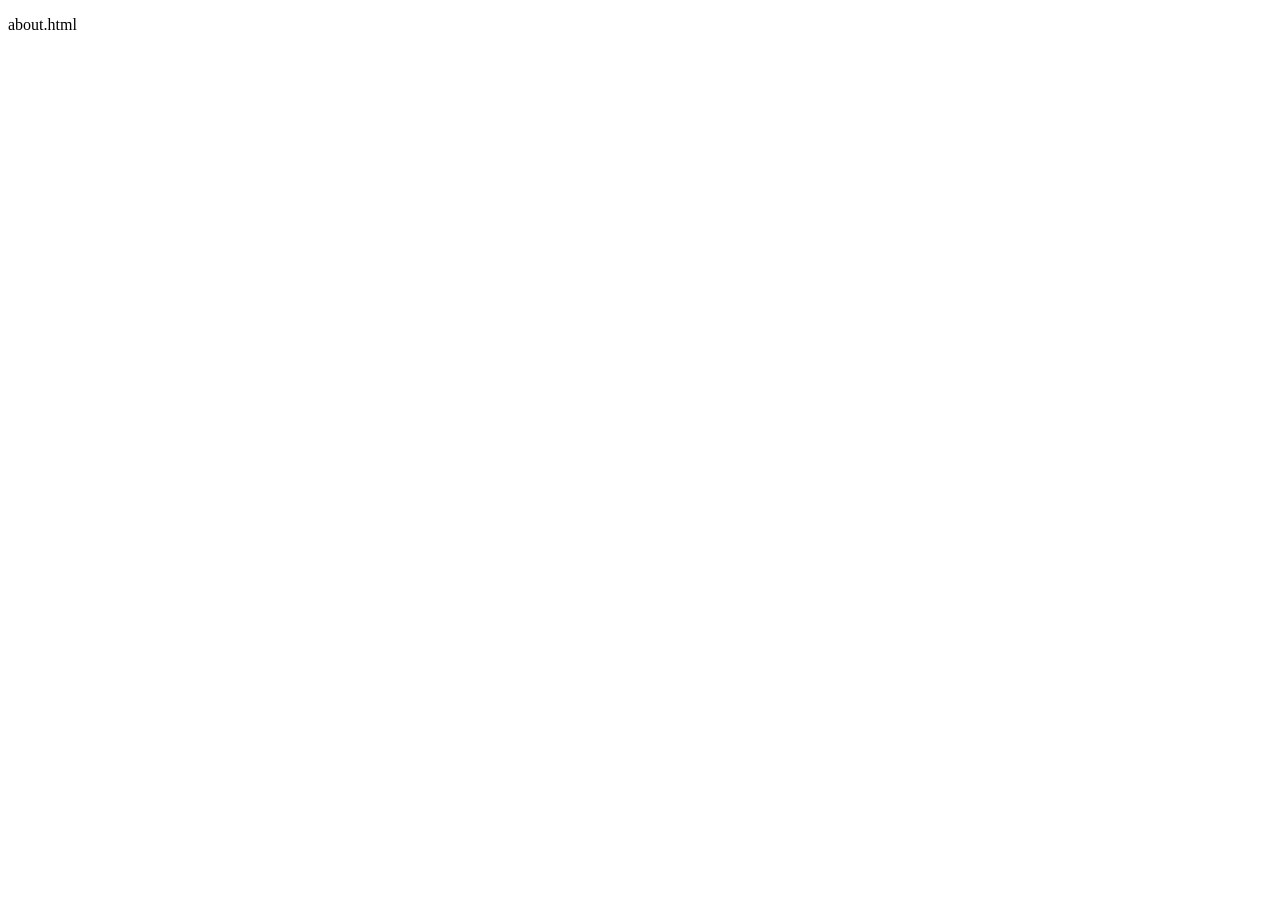
==== about.html @ e0345d80 "各HTMLファイル（about.html、access.html、medical.html、news.html）の基本構造を追加" ====
<!doctype html>
<html lang="ja">
  <head>
    <meta charset="UTF-8" />
    <meta name="viewport" content="width=device-width, initial-scale=1.0" />
    <title>about.html</title>
  </head>
  <body>
    <p>about.html</p>
  </body>
</html>
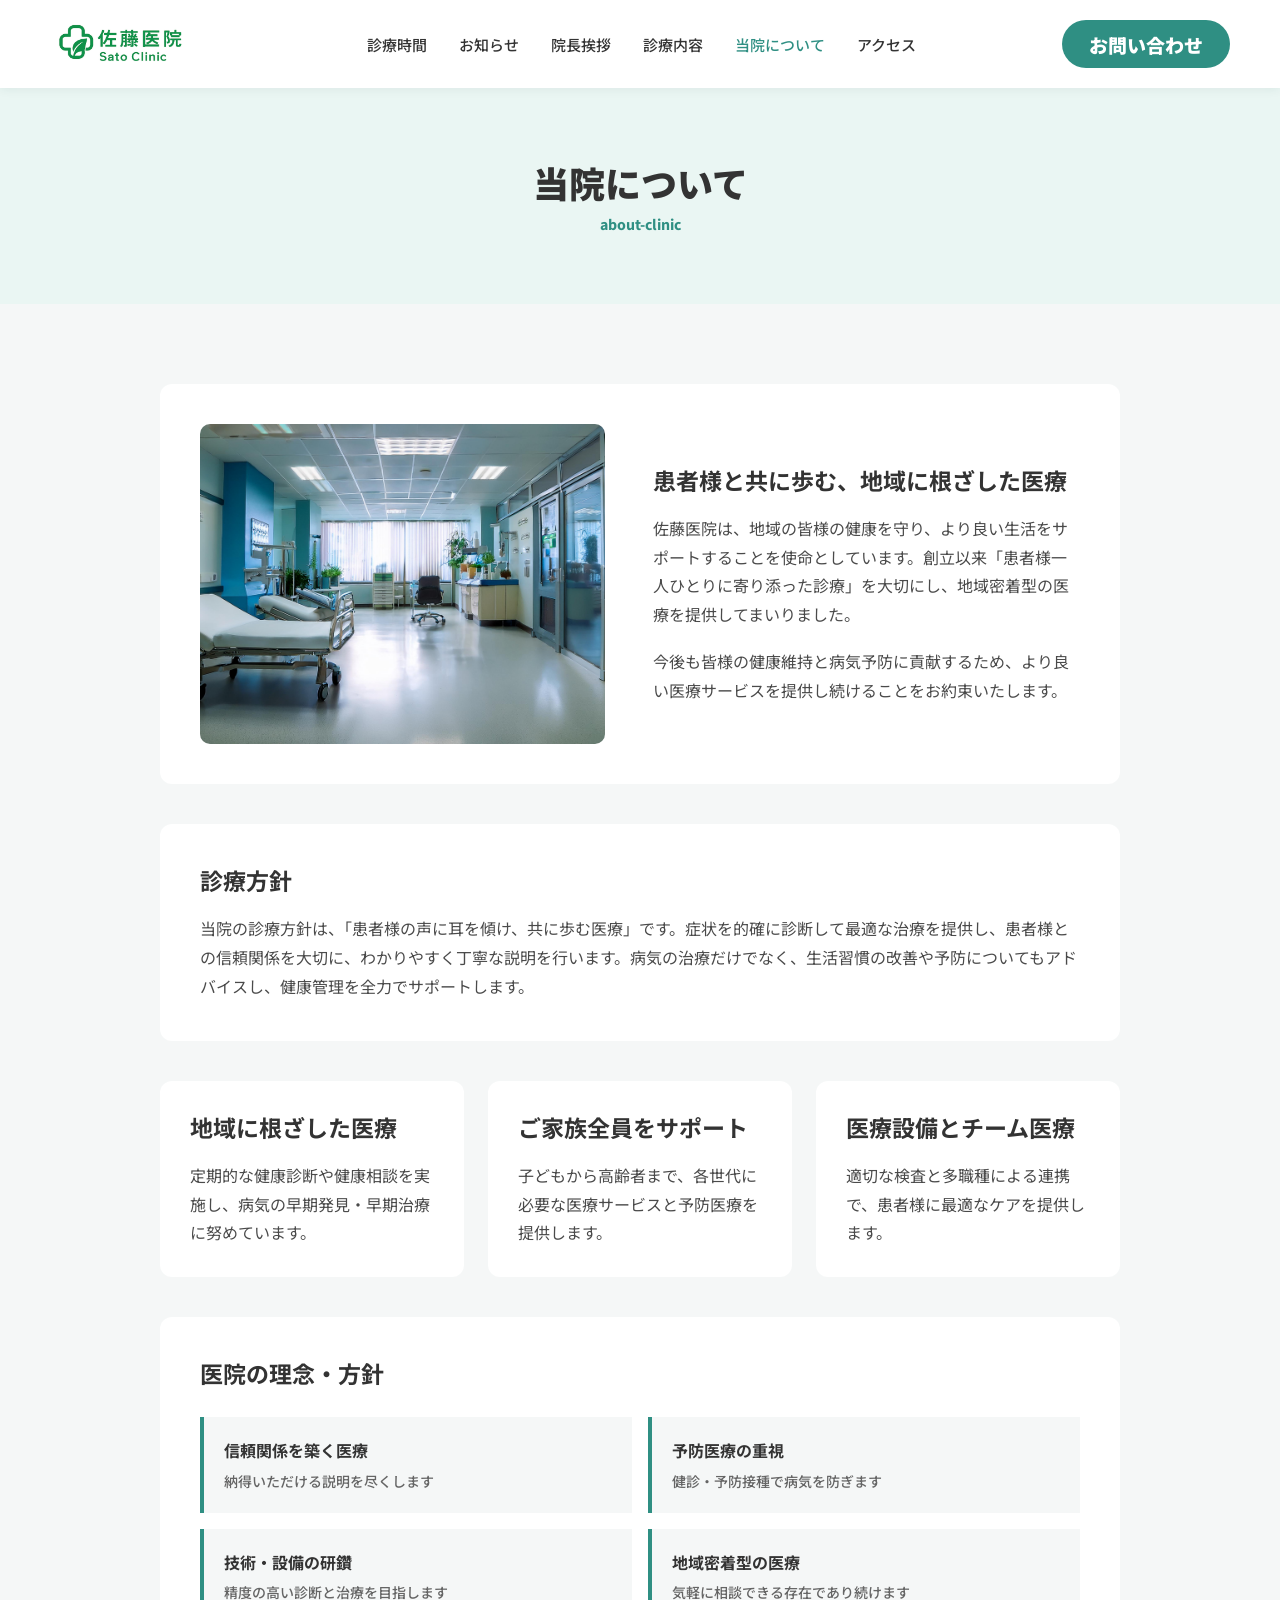
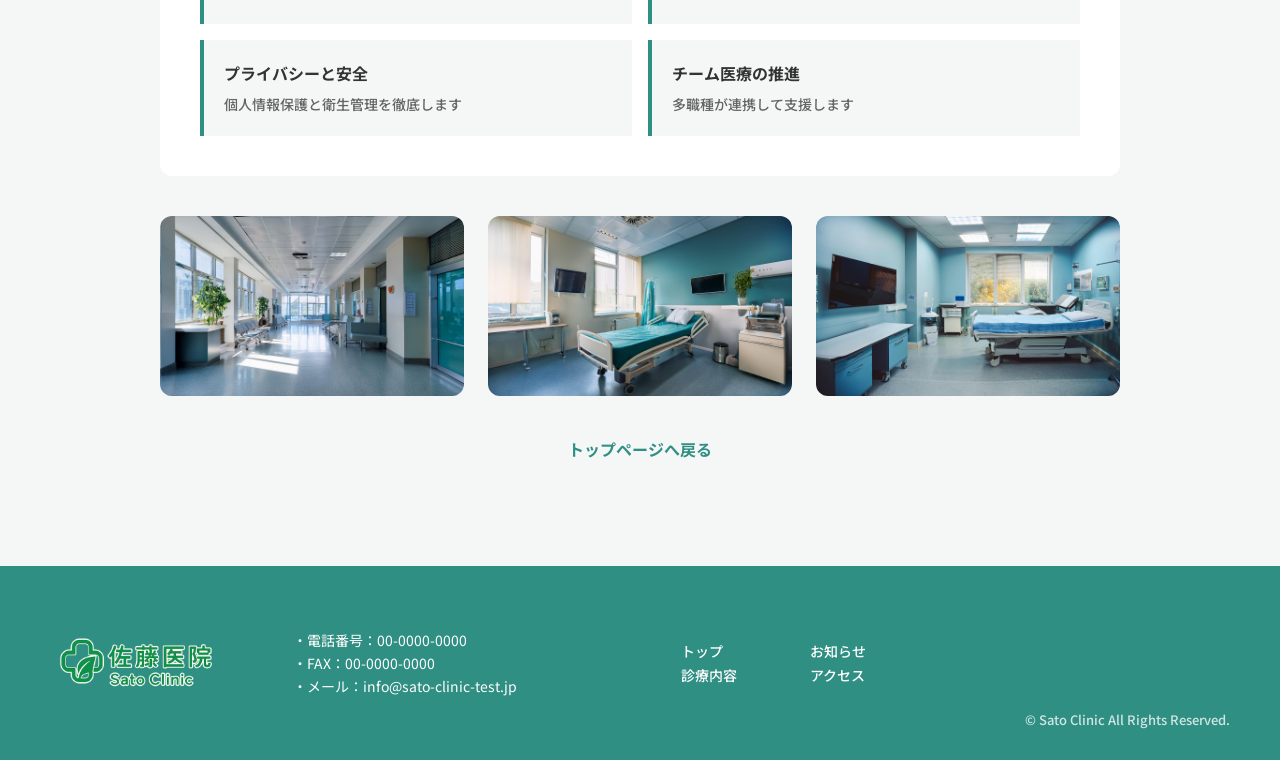
==== commit 63efaaee: "feat: Enhance accessibility and navigation features - Added a skip link for improved accessibility. " ====
--- a/about.html
+++ b/about.html
@@ -3,9 +3,25 @@
   <head>
     <meta charset="UTF-8" />
     <meta name="viewport" content="width=device-width, initial-scale=1.0" />
-    <title>about.html</title>
+    <meta name="description" content="佐藤医院の診療方針、理念、医療体制をご紹介します。" />
+    <title>当院について | 佐藤医院</title>
+    <link rel="stylesheet" href="./css/style.css" />
   </head>
-  <body>
-    <p>about.html</p>
+  <body class="subpage">
+    <a class="skip-link" href="#main-content">本文へ移動</a>
+    <header class="site-header subpage-header"><div class="header-inner"><a class="site-logo" href="./index.html" aria-label="佐藤医院 トップページ"><img src="./img/Logo/logo.png" alt="佐藤医院 Sato Clinic" /></a><button class="nav-toggle" type="button" aria-expanded="false" aria-controls="global-nav" aria-label="メニューを開く"><span></span><span></span><span></span></button><nav class="global-nav" id="global-nav" aria-label="グローバルナビゲーション"><ul><li><a href="./index.html#hours">診療時間</a></li><li><a href="./news.html">お知らせ</a></li><li><a href="./index.html#message">院長挨拶</a></li><li><a href="./medical.html">診療内容</a></li><li><a href="./about.html" aria-current="page">当院について</a></li><li><a href="./access.html">アクセス</a></li></ul></nav><a class="header-contact" href="mailto:info@sato-clinic-test.jp">お問い合わせ</a></div></header>
+    <main id="main-content">
+      <header class="page-hero"><h1>当院について</h1><p>about-clinic</p></header>
+      <div class="page-content">
+        <section class="feature-section"><img src="./img/Hospital_Exterior/hospital_3.jpg" alt="佐藤医院の院内" /><div><h2>患者様と共に歩む、地域に根ざした医療</h2><p>佐藤医院は、地域の皆様の健康を守り、より良い生活をサポートすることを使命としています。創立以来「患者様一人ひとりに寄り添った診療」を大切にし、地域密着型の医療を提供してまいりました。</p><p>今後も皆様の健康維持と病気予防に貢献するため、より良い医療サービスを提供し続けることをお約束いたします。</p></div></section>
+        <section class="text-section"><h2>診療方針</h2><p>当院の診療方針は、「患者様の声に耳を傾け、共に歩む医療」です。症状を的確に診断して最適な治療を提供し、患者様との信頼関係を大切に、わかりやすく丁寧な説明を行います。病気の治療だけでなく、生活習慣の改善や予防についてもアドバイスし、健康管理を全力でサポートします。</p></section>
+        <div class="information-columns"><section><h2>地域に根ざした医療</h2><p>定期的な健康診断や健康相談を実施し、病気の早期発見・早期治療に努めています。</p></section><section><h2>ご家族全員をサポート</h2><p>子どもから高齢者まで、各世代に必要な医療サービスと予防医療を提供します。</p></section><section><h2>医療設備とチーム医療</h2><p>適切な検査と多職種による連携で、患者様に最適なケアを提供します。</p></section></div>
+        <section class="text-section"><h2>医院の理念・方針</h2><div class="policy-grid"><div><strong>信頼関係を築く医療</strong><span>納得いただける説明を尽くします</span></div><div><strong>予防医療の重視</strong><span>健診・予防接種で病気を防ぎます</span></div><div><strong>技術・設備の研鑽</strong><span>精度の高い診断と治療を目指します</span></div><div><strong>地域密着型の医療</strong><span>気軽に相談できる存在であり続けます</span></div><div><strong>プライバシーと安全</strong><span>個人情報保護と衛生管理を徹底します</span></div><div><strong>チーム医療の推進</strong><span>多職種が連携して支援します</span></div></div></section>
+        <ul class="detail-gallery"><li><img src="./img/Hospital_Exterior/hospital_6.jpg" alt="佐藤医院の待合スペース" /></li><li><img src="./img/Hospital_Exterior/hospital_7.jpg" alt="佐藤医院の病室" /></li><li><img src="./img/Hospital_Exterior/hospital_8.jpg" alt="佐藤医院の診療スペース" /></li></ul>
+        <p class="page-back-link"><a href="./index.html#about">トップページへ戻る</a></p>
+      </div>
+    </main>
+    <footer class="site-footer compact-footer"><div class="footer-inner"><div class="footer-logo"><img src="./img/Logo/logo.png" alt="佐藤医院 Sato Clinic" /></div><address class="footer-contact"><ul><li>電話番号：00-0000-0000</li><li>FAX：00-0000-0000</li><li>メール：info@sato-clinic-test.jp</li></ul></address><nav class="footer-nav" aria-label="フッターナビゲーション"><ul><li><a href="./index.html">トップ</a></li><li><a href="./news.html">お知らせ</a></li><li><a href="./medical.html">診療内容</a></li><li><a href="./access.html">アクセス</a></li></ul></nav><p class="copyright">&copy; Sato Clinic All Rights Reserved.</p></div></footer>
+    <script src="./js/main.js"></script>
   </body>
 </html>
--- a/css/style.css
+++ b/css/style.css
@@ -0,0 +1,1568 @@
+@import url("https://fonts.googleapis.com/css2?family=Noto+Sans+JP:wght@400;500;700;800;900&display=swap");
+
+/* リセットCSS・共通設定 */
+*,
+*::before,
+*::after {
+  box-sizing: border-box;
+}
+
+html {
+  scroll-behavior: smooth;
+}
+
+body,
+h1,
+h2,
+h3,
+p,
+ul,
+li,
+dl,
+dt,
+dd {
+  margin: 0;
+  padding: 0;
+}
+
+ul {
+  list-style: none;
+}
+
+img {
+  display: block;
+  max-width: 100%;
+}
+
+a {
+  color: inherit;
+  text-decoration: none;
+}
+
+address {
+  font-style: normal;
+}
+
+table {
+  border-collapse: separate;
+  border-spacing: 0;
+}
+
+/* CSS変数 */
+:root {
+  --color-main: #2f8f83;
+  --color-main-dark: #278478;
+  --color-accent: #46aac8;
+  --color-text: #333333;
+  --color-muted: #656565;
+  --color-line: #dce8e7;
+  --color-bg: #ffffff;
+  --color-bg-mint: #eaf6f3;
+  --color-bg-soft: #f5f7f7;
+  --content-width: 1180px;
+  --content-narrow: 860px;
+}
+
+/* ベーススタイル */
+body {
+  min-width: 0;
+  background: var(--color-bg);
+  color: var(--color-text);
+  font-family: "Noto Sans JP", "Yu Gothic", YuGothic, "Hiragino Kaku Gothic ProN", Meiryo, sans-serif;
+  font-size: 16px;
+  font-weight: 500;
+  line-height: 1.65;
+  letter-spacing: 0;
+}
+
+/* 共通レイアウト */
+.section-inner {
+  width: min(var(--content-width), calc(100% - 48px));
+  margin: 0 auto;
+}
+
+.section-inner-narrow {
+  width: min(var(--content-narrow), calc(100% - 48px));
+}
+
+.section-white {
+  background: #ffffff;
+}
+
+.section-mint {
+  background: var(--color-bg-mint);
+}
+
+.section-soft {
+  background: var(--color-bg-soft);
+}
+
+.section-heading {
+  text-align: center;
+}
+
+.section-heading h2 {
+  color: #333333;
+  font-size: 32px;
+  font-weight: 900;
+  line-height: 1.2;
+}
+
+.section-heading p {
+  margin-top: 8px;
+  color: var(--color-main);
+  font-size: 14px;
+  font-weight: 800;
+  line-height: 1;
+}
+
+/* ヘッダー */
+.site-header {
+  position: absolute;
+  z-index: 10;
+  top: 0;
+  left: 0;
+  width: 100%;
+  height: 88px;
+}
+
+.header-inner {
+  display: flex;
+  align-items: center;
+  width: var(--content-width);
+  height: 100%;
+  margin: 0 auto;
+}
+
+.site-logo {
+  display: block;
+  width: 143px;
+  margin-right: 174px;
+}
+
+.site-logo img {
+  width: 143px;
+  height: auto;
+}
+
+.global-nav ul {
+  display: flex;
+  align-items: center;
+  gap: 32px;
+}
+
+.global-nav a {
+  color: #333333;
+  font-size: 15px;
+  font-weight: 500;
+  line-height: 1;
+}
+
+.nav-toggle {
+  display: none;
+}
+
+.header-contact {
+  display: inline-flex;
+  align-items: center;
+  justify-content: center;
+  width: 168px;
+  height: 48px;
+  margin-left: auto;
+  border-radius: 999px;
+  background: var(--color-main);
+  color: #ffffff;
+  font-size: 19px;
+  font-weight: 900;
+  line-height: 1;
+}
+
+/* ファーストビュー */
+.hero {
+  position: relative;
+  height: 620px;
+  background:
+    linear-gradient(90deg, rgba(255, 255, 255, 0.92) 0%, rgba(255, 255, 255, 0.8) 27%, rgba(255, 255, 255, 0.1) 56%, rgba(255, 255, 255, 0) 100%),
+    url("../img/Doctor_Image/firstView.jpg") center top / cover no-repeat;
+}
+
+.hero-copy {
+  position: absolute;
+  top: 274px;
+  left: 50%;
+  width: var(--content-width);
+  transform: translateX(-50%);
+}
+
+.hero h1 {
+  margin-left: -50px;
+  color: var(--color-accent);
+  font-size: 32px;
+  font-weight: 900;
+  line-height: 1.45;
+  -webkit-text-stroke: 4px rgba(255, 255, 255, 0.9);
+  paint-order: stroke fill;
+}
+
+/* 各セクション */
+.hours {
+  padding: 96px 0 94px;
+}
+
+.hours-table {
+  overflow: hidden;
+  width: 860px;
+  margin-top: 50px;
+  border: 2px solid var(--color-line);
+  border-radius: 16px;
+  color: #222222;
+  font-size: 19px;
+  font-weight: 700;
+}
+
+.hours-table th,
+.hours-table td {
+  width: 100px;
+  height: 56px;
+  border-right: 2px solid var(--color-line);
+  border-bottom: 2px solid var(--color-line);
+  text-align: center;
+  vertical-align: middle;
+}
+
+.hours-table thead th {
+  background: var(--color-bg-mint);
+  font-weight: 900;
+}
+
+.hours-table th:first-child {
+  width: 160px;
+}
+
+.hours-table tbody th {
+  background: #ffffff;
+  font-size: 16px;
+  font-weight: 500;
+}
+
+.hours-table tr:last-child th,
+.hours-table tr:last-child td {
+  border-bottom: 0;
+}
+
+.hours-table th:last-child,
+.hours-table td:last-child {
+  border-right: 0;
+}
+
+.hours-note {
+  width: 690px;
+  margin-top: 48px;
+  padding: 24px 22px 22px;
+  border-radius: 6px;
+  background: #f5f7f7;
+  color: #5c5c5c;
+  font-size: 15px;
+  font-weight: 500;
+  line-height: 1.75;
+}
+
+.hours-note li {
+  padding-left: 1em;
+  text-indent: -1em;
+}
+
+.hours-note li::before {
+  content: "・";
+}
+
+.photo-band {
+  padding: 88px 0;
+  background: var(--color-bg-soft);
+}
+
+.photo-list {
+  display: grid;
+  grid-template-columns: repeat(3, 1fr);
+  gap: 32px;
+}
+
+.photo-list img {
+  width: 372px;
+  height: 240px;
+  border-radius: 12px;
+  object-fit: cover;
+}
+
+.news {
+  padding: 96px 0 79px;
+}
+
+.news-layout {
+  display: grid;
+  grid-template-columns: 420px 1fr;
+  gap: 68px;
+  align-items: start;
+  margin-top: 63px;
+}
+
+.news-image img {
+  width: 420px;
+  height: 300px;
+  border-radius: 12px;
+  object-fit: cover;
+}
+
+.news-list {
+  padding-top: 4px;
+}
+
+.news-list li {
+  display: grid;
+  grid-template-columns: 126px 1fr;
+  align-items: center;
+  height: 64px;
+  border-bottom: 1px solid var(--color-line);
+  color: #333333;
+  font-size: 16px;
+  font-weight: 700;
+}
+
+.news-list time {
+  color: var(--color-main);
+  font-size: 14px;
+  font-weight: 700;
+}
+
+.message {
+  padding: 60px 0 96px;
+}
+
+.section-inner-message {
+  width: 1110px;
+}
+
+.message-layout {
+  display: grid;
+  grid-template-columns: 385px 585px;
+  gap: 140px;
+  align-items: start;
+  margin-top: 87px;
+}
+
+.message-image img {
+  width: 385px;
+  height: 466px;
+  object-fit: cover;
+  object-position: 79% center;
+}
+
+.message-text {
+  max-width: 585px;
+  padding-top: 16px;
+  color: #4a4a4a;
+  font-size: 16px;
+  font-weight: 400;
+  line-height: 1.58;
+}
+
+.message-text p + p {
+  margin-top: 18px;
+}
+
+.message-text .signature {
+  margin-top: 24px;
+  text-align: right;
+}
+
+.medical {
+  padding: 96px 0 96px;
+}
+
+.medical-lead {
+  margin-top: 58px;
+  color: var(--color-accent);
+  font-size: 25px;
+  font-weight: 900;
+  line-height: 1.35;
+  text-align: center;
+}
+
+.medical-cards {
+  display: grid;
+  grid-template-columns: repeat(4, 240px);
+  gap: 70px;
+  margin-top: 51px;
+}
+
+.medical-cards li {
+  overflow: hidden;
+  height: 504px;
+  border: 1px solid var(--color-line);
+  border-radius: 12px;
+  background: #ffffff;
+}
+
+.medical-cards img {
+  width: 100%;
+  height: 160px;
+  object-fit: cover;
+}
+
+.medical-card-body {
+  padding: 32px 24px 24px;
+}
+
+.medical-card-body h3 {
+  color: #333333;
+  font-size: 19px;
+  font-weight: 700;
+  line-height: 1.35;
+}
+
+.medical-card-body p {
+  margin-top: 32px;
+  color: #4a4a4a;
+  font-size: 15px;
+  font-weight: 400;
+  line-height: 1.55;
+}
+
+.about {
+  padding: 96px 0 97px;
+}
+
+.about-layout {
+  display: grid;
+  grid-template-columns: 520px 1fr;
+  gap: 66px;
+  align-items: center;
+  margin-top: 51px;
+}
+
+.about-main-image img {
+  width: 520px;
+  height: 340px;
+  border-radius: 12px;
+  object-fit: cover;
+}
+
+.about-text {
+  padding: 8px 40px 0 0;
+}
+
+.about-text h3 {
+  color: #333333;
+  font-size: 26px;
+  font-weight: 900;
+  line-height: 1.35;
+}
+
+.about-text p {
+  margin-top: 26px;
+  color: #333333;
+  font-size: 16px;
+  font-weight: 700;
+  line-height: 1.5;
+}
+
+.clinic-gallery {
+  display: grid;
+  grid-template-columns: repeat(3, 371px);
+  gap: 33px;
+  margin-top: 48px;
+}
+
+.clinic-gallery img {
+  width: 371px;
+  height: 179px;
+  border-radius: 12px;
+  object-fit: cover;
+}
+
+.staff {
+  padding: 98px 0 116px;
+}
+
+.staff-list {
+  display: grid;
+  grid-template-columns: repeat(4, 230px);
+  gap: 63px;
+  margin-top: 77px;
+}
+
+.staff-list > li {
+  color: #333333;
+  font-size: 14px;
+  font-weight: 400;
+  line-height: 1.4;
+}
+
+.staff-photo {
+  display: block;
+  position: relative;
+  overflow: hidden;
+  width: 160px;
+  height: 160px;
+  margin: 0 auto;
+  border-radius: 50%;
+}
+
+.staff-photo img {
+  position: absolute;
+  display: block;
+  max-width: none;
+  object-fit: fill;
+}
+
+.staff-list li:nth-child(1) .staff-photo img {
+  top: -21.3482%;
+  left: -174.499%;
+  width: 336.1747%;
+  height: 192.0998%;
+}
+
+.staff-list li:nth-child(2) .staff-photo img {
+  top: -7.9167%;
+  left: -140.686%;
+  width: 265.4169%;
+  height: 151.6668%;
+}
+
+.staff-list li:nth-child(3) .staff-photo img {
+  top: -4.4897%;
+  left: -77.632%;
+  width: 252.1742%;
+  height: 144.0995%;
+}
+
+.staff-list li:nth-child(4) .staff-photo img {
+  top: 0.0599%;
+  left: -18.9213%;
+  width: 288.6455%;
+  height: 164.9403%;
+}
+
+.staff-position {
+  margin-top: 16px;
+  color: var(--color-main);
+  font-size: 13px;
+  font-weight: 400;
+  text-align: center;
+}
+
+.staff-list h3 {
+  margin-top: 12px;
+  font-size: 20px;
+  font-weight: 400;
+  text-align: center;
+}
+
+.staff-list dl {
+  margin-top: 18px;
+}
+
+.staff-list dt {
+  margin-top: 18px;
+  font-weight: 700;
+}
+
+.hours-table-scroll {
+  max-width: 100%;
+}
+
+.staff-list dt:first-child {
+  margin-top: 0;
+}
+
+.staff-list dd {
+  color: #454545;
+  line-height: 1.4;
+}
+
+/* 診療時間 */
+/* 診療時間固有のスタイルは .hours および .hours-table に記載 */
+
+/* アクセス */
+.access {
+  padding: 96px 0 98px;
+}
+
+.access-layout {
+  display: grid;
+  grid-template-columns: 560px 1fr;
+  gap: 64px;
+  align-items: center;
+  margin-top: 50px;
+}
+
+.map-image img {
+  width: 559px;
+  height: 359px;
+  border-radius: 12px;
+  object-fit: cover;
+  object-position: center bottom;
+}
+
+.map-image iframe {
+  display: block;
+  width: 559px;
+  height: 359px;
+  border: 0;
+  border-radius: 12px;
+}
+
+.access-card {
+  width: 553px;
+  min-height: 250px;
+  padding: 32px 32px 30px;
+  border-radius: 12px;
+  background: #ffffff;
+}
+
+.access-card h3 {
+  color: #333333;
+  font-size: 25px;
+  font-weight: 700;
+}
+
+.access-card p {
+  margin-top: 17px;
+  color: #4c4c4c;
+  font-size: 16px;
+  font-weight: 700;
+  line-height: 1.35;
+}
+
+.access-card strong {
+  color: #333333;
+  font-size: 20px;
+  font-weight: 500;
+}
+
+.map-button {
+  display: inline-flex;
+  align-items: center;
+  justify-content: center;
+  width: 270px;
+  height: 46px;
+  margin-top: 22px;
+  border-radius: 999px;
+  background: var(--color-main);
+  color: #ffffff;
+  font-size: 23px;
+  font-weight: 900;
+  line-height: 1;
+}
+
+/* フッター */
+.site-footer {
+  background: var(--color-main);
+  color: #ffffff;
+}
+
+.footer-inner {
+  display: grid;
+  grid-template-columns: 175px 320px 210px 1fr;
+  gap: 68px;
+  align-items: center;
+  width: min(var(--content-width), calc(100% - 48px));
+  height: 194px;
+  margin: 0 auto;
+}
+
+.footer-logo img {
+  width: 175px;
+  height: auto;
+}
+
+.footer-contact {
+  color: #ffffff;
+  font-size: 14px;
+  font-weight: 400;
+  line-height: 1.65;
+}
+
+.footer-contact li {
+  padding-left: 1em;
+  text-indent: -1em;
+}
+
+.footer-contact li::before {
+  content: "・";
+}
+
+.footer-nav ul {
+  display: grid;
+  grid-template-columns: repeat(2, auto);
+  column-gap: 48px;
+  row-gap: 2px;
+  color: #ffffff;
+  font-size: 14px;
+  font-weight: 500;
+  line-height: 1.6;
+}
+
+.copyright {
+  align-self: end;
+  padding-bottom: 30px;
+  color: rgba(255, 255, 255, 0.78);
+  font-size: 13px;
+  font-weight: 500;
+  text-align: right;
+  white-space: nowrap;
+}
+
+/* 共通インタラクション */
+.skip-link {
+  position: fixed;
+  z-index: 1000;
+  top: 12px;
+  left: 12px;
+  padding: 10px 16px;
+  border-radius: 6px;
+  background: #ffffff;
+  color: var(--color-main-dark);
+  font-weight: 700;
+  transform: translateY(-160%);
+  transition: transform 0.2s ease;
+}
+
+.skip-link:focus {
+  transform: translateY(0);
+}
+
+a,
+button {
+  transition: color 0.2s ease, background-color 0.2s ease, opacity 0.2s ease,
+    transform 0.2s ease, box-shadow 0.2s ease;
+}
+
+.global-nav a:hover,
+.global-nav a[aria-current="page"],
+.footer-nav a:hover,
+.news-list a:hover {
+  color: var(--color-main);
+}
+
+.site-footer .footer-nav a:hover {
+  color: #ffffff;
+  opacity: 0.72;
+}
+
+.header-contact:hover,
+.map-button:hover,
+.primary-button:hover,
+.section-more a:hover {
+  background: var(--color-main-dark);
+  box-shadow: 0 6px 18px rgba(39, 132, 120, 0.24);
+  transform: translateY(-2px);
+}
+
+a:focus-visible,
+button:focus-visible,
+.hours-table-scroll:focus-visible {
+  outline: 3px solid var(--color-accent);
+  outline-offset: 4px;
+}
+
+.section-more {
+  margin-top: 40px;
+  text-align: center;
+}
+
+.section-more-news {
+  margin-top: 24px;
+  text-align: right;
+}
+
+.section-more a,
+.primary-button {
+  display: inline-flex;
+  min-width: 250px;
+  min-height: 48px;
+  align-items: center;
+  justify-content: center;
+  padding: 10px 24px;
+  border-radius: 999px;
+  background: var(--color-main);
+  color: #ffffff;
+  font-size: 16px;
+  font-weight: 800;
+}
+
+/* 下層ページ */
+.subpage {
+  background: var(--color-bg-soft);
+}
+
+.subpage-header {
+  position: relative;
+  background: rgba(255, 255, 255, 0.98);
+  box-shadow: 0 1px 10px rgba(30, 70, 65, 0.08);
+}
+
+.page-hero {
+  padding: 72px 24px 68px;
+  background: var(--color-bg-mint);
+  text-align: center;
+}
+
+.page-hero h1 {
+  font-size: 36px;
+  font-weight: 900;
+  line-height: 1.25;
+}
+
+.page-hero p {
+  margin-top: 8px;
+  color: var(--color-main);
+  font-size: 14px;
+  font-weight: 800;
+}
+
+.page-content {
+  width: min(960px, calc(100% - 48px));
+  margin: 0 auto;
+  padding: 80px 0 104px;
+}
+
+.page-lead {
+  margin-bottom: 52px;
+  color: var(--color-accent);
+  font-size: 22px;
+  font-weight: 800;
+  line-height: 1.6;
+  text-align: center;
+}
+
+.news-archive,
+.news-article,
+.text-section,
+.contact-panel,
+.detail-section {
+  padding: 40px;
+  border-radius: 12px;
+  background: #ffffff;
+}
+
+.news-archive li {
+  display: grid;
+  grid-template-columns: 150px 1fr;
+  gap: 24px;
+  padding: 24px 0;
+  border-bottom: 1px solid var(--color-line);
+}
+
+.news-archive li:first-child {
+  padding-top: 0;
+}
+
+.news-archive li:last-child {
+  padding-bottom: 0;
+  border-bottom: 0;
+}
+
+.news-archive time,
+.news-article time {
+  color: var(--color-main);
+  font-weight: 700;
+}
+
+.news-archive a {
+  font-weight: 700;
+}
+
+.news-archive a:hover {
+  color: var(--color-main);
+}
+
+.news-article h1 {
+  margin-top: 14px;
+  padding-bottom: 24px;
+  border-bottom: 1px solid var(--color-line);
+  font-size: 30px;
+  line-height: 1.4;
+}
+
+.news-article p {
+  margin-top: 28px;
+  color: #454545;
+  line-height: 1.9;
+}
+
+.page-back-link {
+  margin-top: 40px;
+  text-align: center;
+}
+
+.page-back-link a {
+  color: var(--color-main);
+  font-weight: 700;
+}
+
+.service-detail-grid {
+  display: grid;
+  grid-template-columns: repeat(2, 1fr);
+  gap: 32px;
+}
+
+.service-detail-grid article {
+  overflow: hidden;
+  border: 1px solid var(--color-line);
+  border-radius: 12px;
+  background: #ffffff;
+}
+
+.service-detail-grid img {
+  width: 100%;
+  height: 220px;
+  object-fit: cover;
+}
+
+.service-detail-grid article > div {
+  padding: 30px;
+}
+
+.service-detail-grid h2,
+.text-section h2,
+.feature-section h2,
+.information-columns h2,
+.contact-panel h2,
+.detail-access-layout h2 {
+  font-size: 23px;
+  line-height: 1.4;
+}
+
+.service-detail-grid p,
+.text-section p,
+.feature-section p,
+.information-columns p,
+.contact-panel p {
+  margin-top: 18px;
+  color: #4a4a4a;
+  font-weight: 400;
+  line-height: 1.8;
+}
+
+.contact-panel {
+  margin-top: 48px;
+  background: var(--color-bg-mint);
+  text-align: center;
+}
+
+.contact-panel .primary-button {
+  margin-top: 24px;
+}
+
+.feature-section {
+  display: grid;
+  grid-template-columns: 46% 1fr;
+  gap: 48px;
+  align-items: center;
+  padding: 40px;
+  border-radius: 12px;
+  background: #ffffff;
+}
+
+.feature-section img {
+  width: 100%;
+  height: 320px;
+  border-radius: 10px;
+  object-fit: cover;
+}
+
+.text-section {
+  margin-top: 40px;
+}
+
+.information-columns {
+  display: grid;
+  grid-template-columns: repeat(3, 1fr);
+  gap: 24px;
+  margin-top: 40px;
+}
+
+.information-columns section {
+  padding: 30px;
+  border-radius: 12px;
+  background: #ffffff;
+}
+
+.policy-grid {
+  display: grid;
+  grid-template-columns: repeat(2, 1fr);
+  gap: 16px;
+  margin-top: 28px;
+}
+
+.policy-grid div {
+  padding: 20px;
+  border-left: 4px solid var(--color-main);
+  background: var(--color-bg-soft);
+}
+
+.policy-grid strong,
+.policy-grid span {
+  display: block;
+}
+
+.policy-grid span {
+  margin-top: 6px;
+  color: var(--color-muted);
+  font-size: 14px;
+}
+
+.detail-gallery {
+  display: grid;
+  grid-template-columns: repeat(3, 1fr);
+  gap: 24px;
+  margin-top: 40px;
+}
+
+.detail-gallery img {
+  width: 100%;
+  height: 180px;
+  border-radius: 12px;
+  object-fit: cover;
+}
+
+.detail-section + .detail-section {
+  margin-top: 48px;
+}
+
+.detail-section .hours-table {
+  width: 100%;
+}
+
+.detail-section .hours-note {
+  width: 100%;
+}
+
+.detail-access-layout {
+  display: grid;
+  grid-template-columns: 1.25fr 1fr;
+  gap: 40px;
+  margin-top: 40px;
+}
+
+.detail-access-layout iframe {
+  width: 100%;
+  height: 400px;
+  border: 0;
+  border-radius: 12px;
+}
+
+.detail-access-layout address {
+  align-self: center;
+}
+
+.detail-access-layout address p {
+  margin-top: 18px;
+}
+
+.detail-access-layout .primary-button {
+  margin-top: 28px;
+}
+
+@media (max-width: 1199px) {
+  .site-logo {
+    margin-right: 48px;
+  }
+
+  .global-nav ul {
+    gap: 18px;
+  }
+
+  .global-nav a {
+    font-size: 13px;
+  }
+
+  .header-contact {
+    width: 145px;
+    font-size: 16px;
+  }
+
+  .section-inner-message {
+    width: min(1000px, calc(100% - 48px));
+  }
+
+  .message-layout {
+    grid-template-columns: 38% 1fr;
+    gap: 64px;
+  }
+
+  .message-image img {
+    width: 100%;
+  }
+
+  .medical-cards {
+    grid-template-columns: repeat(2, minmax(0, 1fr));
+    gap: 32px;
+  }
+
+  .medical-cards li {
+    height: auto;
+    min-height: 504px;
+  }
+
+  .about-layout,
+  .access-layout {
+    grid-template-columns: 1fr 1fr;
+    gap: 40px;
+  }
+
+  .clinic-gallery,
+  .staff-list {
+    grid-template-columns: repeat(2, minmax(0, 1fr));
+  }
+
+  .clinic-gallery img,
+  .map-image iframe {
+    width: 100%;
+  }
+
+  .staff-list {
+    gap: 56px;
+  }
+
+  .access-card {
+    width: 100%;
+  }
+
+  .footer-inner {
+    width: min(var(--content-width), calc(100% - 48px));
+    grid-template-columns: 150px 260px 180px 1fr;
+    gap: 32px;
+  }
+}
+
+@media (max-width: 820px) {
+  body {
+    font-size: 15px;
+  }
+
+  body.nav-open {
+    overflow: hidden;
+  }
+
+  .section-inner,
+  .section-inner-narrow,
+  .section-inner-message,
+  .page-content {
+    width: min(calc(100% - 32px), 560px);
+  }
+
+  .section-heading h2 {
+    font-size: 26px;
+  }
+
+  .site-header,
+  .subpage-header {
+    position: absolute;
+    height: 72px;
+    background: rgba(255, 255, 255, 0.96);
+    box-shadow: 0 1px 8px rgba(30, 70, 65, 0.08);
+  }
+
+  .header-inner {
+    position: relative;
+    width: calc(100% - 32px);
+  }
+
+  .site-logo {
+    width: 112px;
+    margin-right: 0;
+  }
+
+  .site-logo img {
+    width: 112px;
+  }
+
+  .nav-toggle {
+    display: inline-flex;
+    flex-direction: column;
+    gap: 5px;
+    align-items: center;
+    justify-content: center;
+    order: 3;
+    width: 44px;
+    height: 44px;
+    margin-left: 8px;
+    border: 0;
+    border-radius: 50%;
+    background: var(--color-bg-mint);
+    cursor: pointer;
+  }
+
+  .nav-toggle span {
+    width: 20px;
+    height: 2px;
+    background: var(--color-main-dark);
+    transition: transform 0.2s ease, opacity 0.2s ease;
+  }
+
+  .nav-toggle[aria-expanded="true"] span:nth-child(1) {
+    transform: translateY(7px) rotate(45deg);
+  }
+
+  .nav-toggle[aria-expanded="true"] span:nth-child(2) {
+    opacity: 0;
+  }
+
+  .nav-toggle[aria-expanded="true"] span:nth-child(3) {
+    transform: translateY(-7px) rotate(-45deg);
+  }
+
+  .global-nav {
+    position: absolute;
+    z-index: 20;
+    top: 72px;
+    right: -16px;
+    left: -16px;
+    visibility: hidden;
+    padding: 18px 24px 26px;
+    background: #ffffff;
+    box-shadow: 0 12px 24px rgba(30, 70, 65, 0.16);
+    opacity: 0;
+    transform: translateY(-8px);
+    transition: opacity 0.2s ease, transform 0.2s ease, visibility 0.2s;
+  }
+
+  .global-nav.is-open {
+    visibility: visible;
+    opacity: 1;
+    transform: translateY(0);
+  }
+
+  .global-nav ul {
+    display: grid;
+    gap: 0;
+  }
+
+  .global-nav a {
+    display: block;
+    padding: 14px 4px;
+    border-bottom: 1px solid var(--color-line);
+    font-size: 16px;
+  }
+
+  .header-contact {
+    order: 2;
+    width: 108px;
+    height: 38px;
+    margin-left: auto;
+    font-size: 13px;
+  }
+
+  .hero {
+    height: 520px;
+    background-position: 61% top;
+  }
+
+  .hero-copy {
+    top: 206px;
+    width: calc(100% - 32px);
+  }
+
+  .hero h1 {
+    width: 78%;
+    margin-left: 0;
+    font-size: clamp(20px, 6vw, 25px);
+    line-height: 1.55;
+    -webkit-text-stroke-width: 3px;
+  }
+
+  .hours,
+  .news,
+  .medical,
+  .about,
+  .staff,
+  .access {
+    padding: 72px 0;
+  }
+
+  .hours-table-scroll {
+    overflow-x: auto;
+    margin: 36px -4px 0;
+    padding: 0 4px 8px;
+  }
+
+  .hours-table {
+    width: 700px;
+    min-width: 700px;
+    margin-top: 0;
+    font-size: 15px;
+  }
+
+  .hours-table th,
+  .hours-table td {
+    height: 48px;
+  }
+
+  .hours-note {
+    width: 100%;
+    margin-top: 28px;
+    padding: 20px;
+    font-size: 13px;
+  }
+
+  .photo-band {
+    padding: 56px 0;
+  }
+
+  .photo-list,
+  .news-layout,
+  .message-layout,
+  .about-layout,
+  .clinic-gallery,
+  .staff-list,
+  .access-layout,
+  .service-detail-grid,
+  .feature-section,
+  .information-columns,
+  .policy-grid,
+  .detail-gallery,
+  .detail-access-layout {
+    grid-template-columns: 1fr;
+  }
+
+  .photo-list,
+  .clinic-gallery {
+    gap: 16px;
+  }
+
+  .photo-list img,
+  .clinic-gallery img,
+  .about-main-image img,
+  .map-image iframe {
+    width: 100%;
+    height: auto;
+    min-height: 210px;
+  }
+
+  .news-layout {
+    gap: 32px;
+    margin-top: 40px;
+  }
+
+  .news-image img {
+    width: 100%;
+    height: 230px;
+  }
+
+  .news-list li {
+    grid-template-columns: 96px 1fr;
+    min-height: 66px;
+    height: auto;
+    padding: 12px 0;
+    font-size: 14px;
+  }
+
+  .section-more-news {
+    text-align: center;
+  }
+
+  .message {
+    padding: 72px 0;
+  }
+
+  .message-layout {
+    gap: 32px;
+    margin-top: 44px;
+  }
+
+  .message-image img {
+    width: 100%;
+    height: 380px;
+  }
+
+  .message-text {
+    max-width: none;
+    padding-top: 0;
+    font-size: 15px;
+  }
+
+  .medical-lead {
+    margin-top: 40px;
+    font-size: 19px;
+  }
+
+  .medical-lead br {
+    display: none;
+  }
+
+  .medical-cards {
+    grid-template-columns: 1fr;
+    gap: 24px;
+    margin-top: 36px;
+  }
+
+  .medical-cards li {
+    min-height: 0;
+  }
+
+  .medical-cards img {
+    height: 210px;
+  }
+
+  .about-layout {
+    gap: 28px;
+    margin-top: 40px;
+  }
+
+  .about-text {
+    padding: 0;
+  }
+
+  .clinic-gallery {
+    margin-top: 32px;
+  }
+
+  .staff-list {
+    gap: 56px;
+    margin-top: 48px;
+  }
+
+  .staff-list > li {
+    max-width: 420px;
+    margin: 0 auto;
+    font-size: 15px;
+  }
+
+  .access-layout {
+    gap: 28px;
+    margin-top: 40px;
+  }
+
+  .access-card {
+    min-height: 0;
+    padding: 28px 24px;
+  }
+
+  .map-button {
+    width: 100%;
+    font-size: 18px;
+  }
+
+  .footer-inner {
+    display: grid;
+    grid-template-columns: 1fr;
+    gap: 24px;
+    width: calc(100% - 32px);
+    height: auto;
+    padding: 48px 0 28px;
+    text-align: center;
+  }
+
+  .footer-logo img {
+    margin: 0 auto;
+  }
+
+  .footer-contact li {
+    padding-left: 0;
+    text-indent: 0;
+  }
+
+  .footer-contact li::before {
+    content: none;
+  }
+
+  .footer-nav ul {
+    grid-template-columns: repeat(2, 1fr);
+    gap: 8px 24px;
+  }
+
+  .copyright {
+    align-self: auto;
+    padding-bottom: 0;
+    text-align: center;
+    white-space: normal;
+  }
+
+  .subpage-header {
+    position: relative;
+  }
+
+  .page-hero {
+    padding: 58px 16px 52px;
+  }
+
+  .page-hero h1 {
+    font-size: 29px;
+  }
+
+  .page-content {
+    padding: 56px 0 72px;
+  }
+
+  .page-lead {
+    margin-bottom: 36px;
+    font-size: 18px;
+    text-align: left;
+  }
+
+  .news-archive,
+  .news-article,
+  .text-section,
+  .contact-panel,
+  .detail-section,
+  .feature-section {
+    padding: 24px;
+  }
+
+  .news-archive li {
+    grid-template-columns: 1fr;
+    gap: 8px;
+  }
+
+  .news-article h1 {
+    font-size: 24px;
+  }
+
+  .service-detail-grid article > div,
+  .information-columns section {
+    padding: 24px;
+  }
+
+  .service-detail-grid img {
+    height: 200px;
+  }
+
+  .feature-section {
+    gap: 28px;
+  }
+
+  .feature-section img {
+    height: 240px;
+  }
+
+  .information-columns {
+    gap: 16px;
+  }
+
+  .detail-gallery img {
+    height: 220px;
+  }
+
+  .detail-section .hours-table-scroll {
+    margin-top: 36px;
+  }
+
+  .detail-access-layout iframe {
+    height: 320px;
+  }
+}
+
+@media (prefers-reduced-motion: reduce) {
+  html {
+    scroll-behavior: auto;
+  }
+
+  *,
+  *::before,
+  *::after {
+    scroll-behavior: auto !important;
+    transition-duration: 0.01ms !important;
+  }
+}
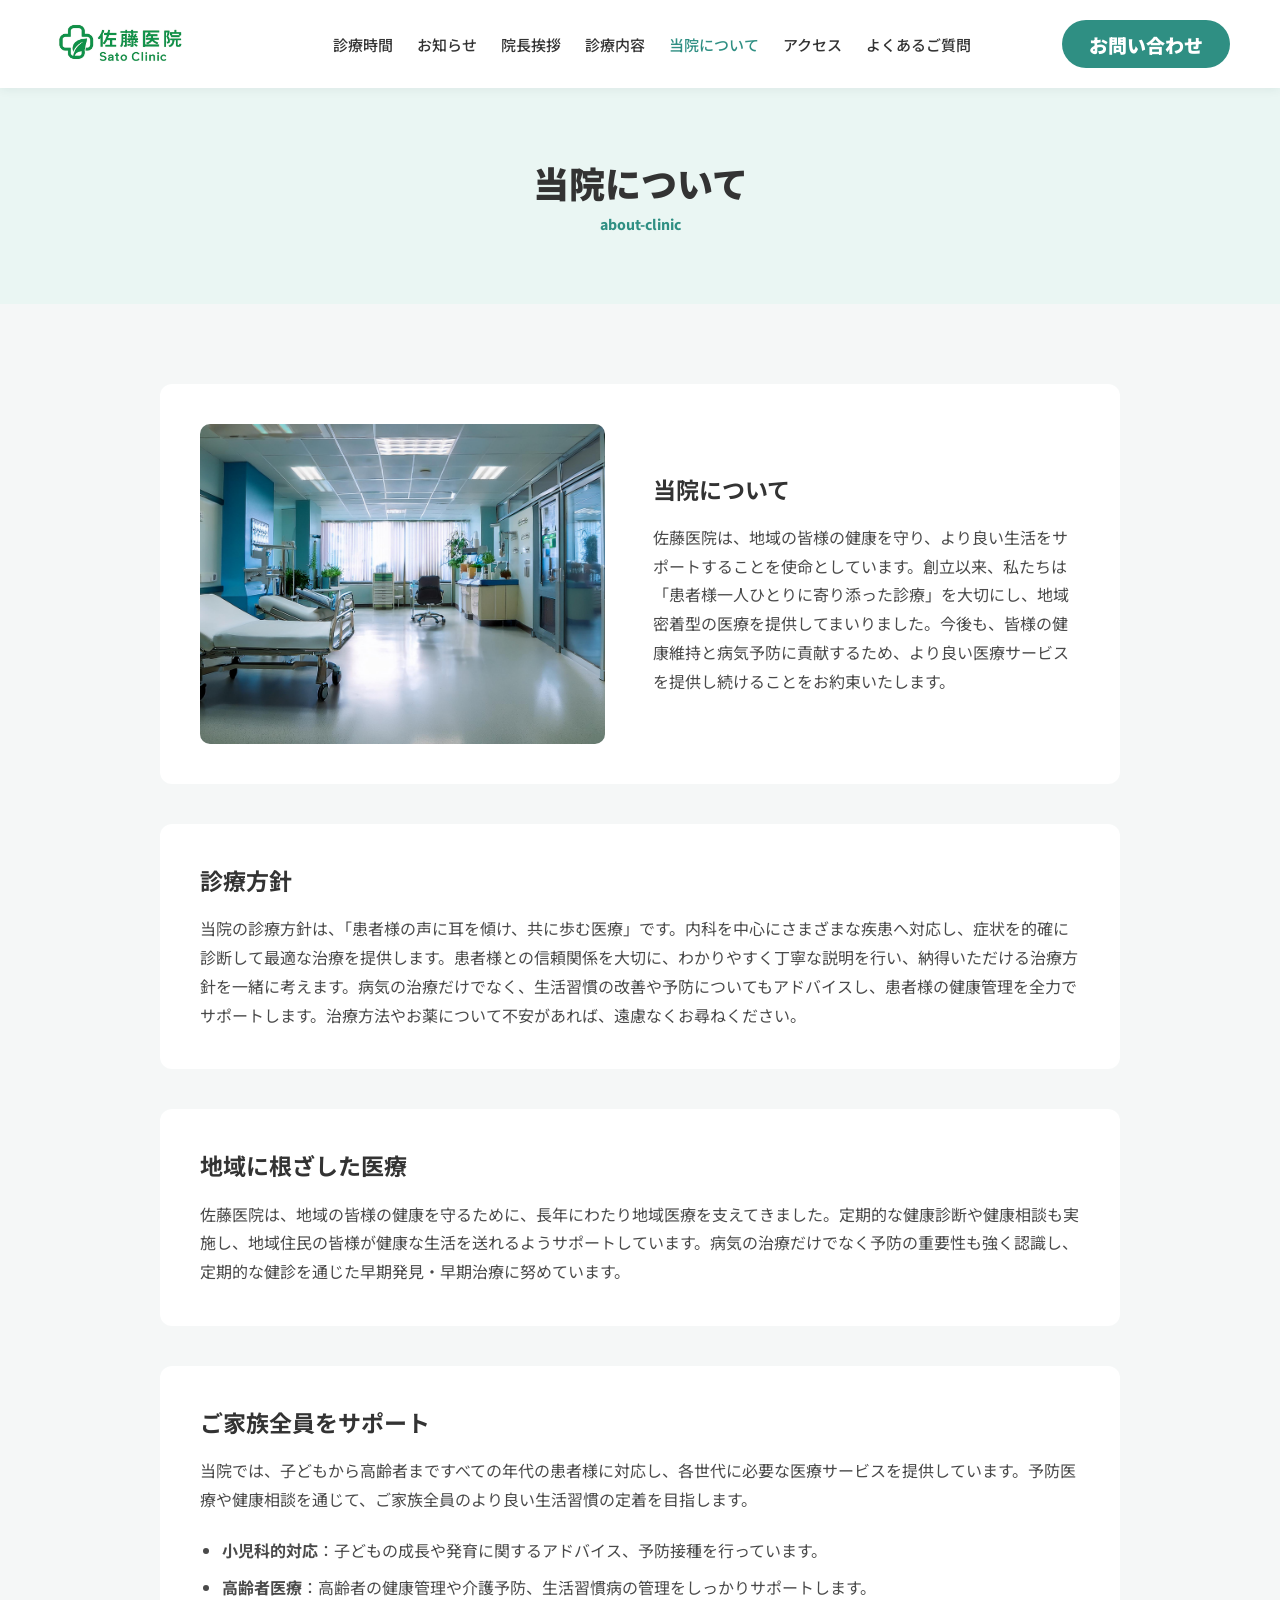
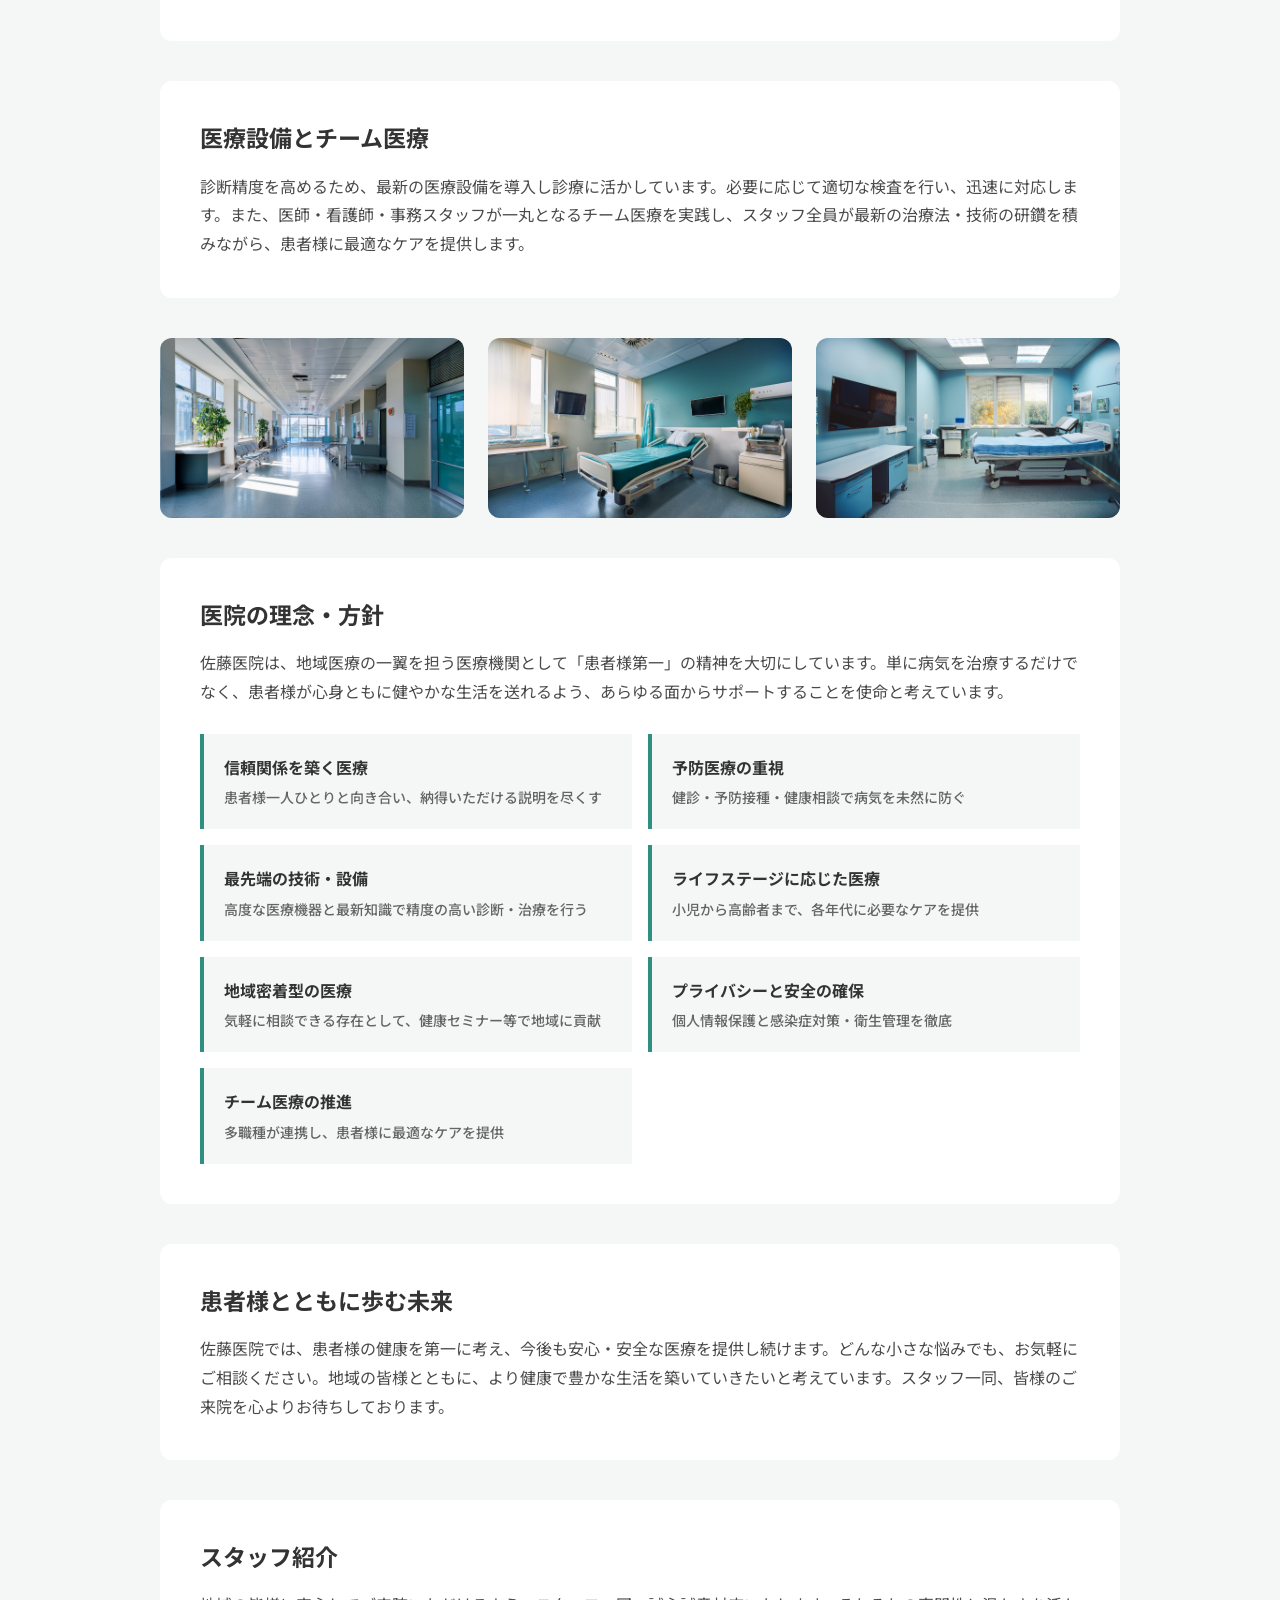
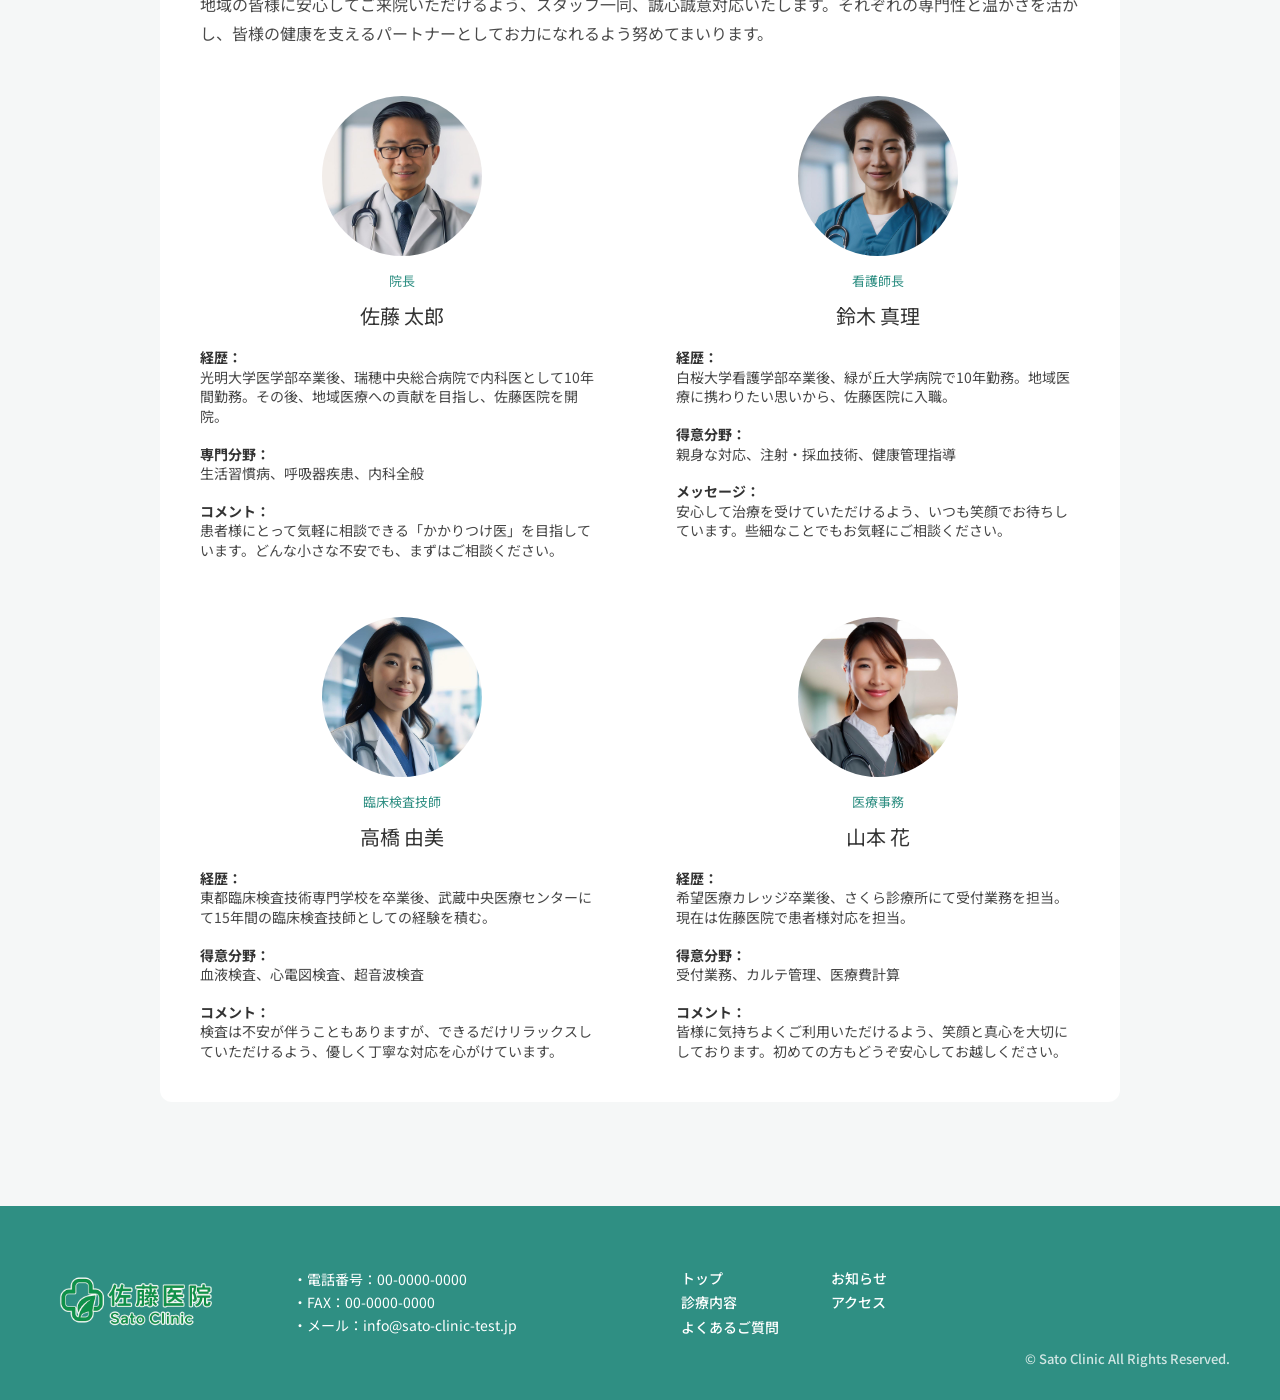
==== commit 8eccae5f: "Update access page and add FAQ section - Enhanced the access page with additional information includ" ====
--- a/about.html
+++ b/about.html
@@ -3,25 +3,119 @@
   <head>
     <meta charset="UTF-8" />
     <meta name="viewport" content="width=device-width, initial-scale=1.0" />
-    <meta name="description" content="佐藤医院の診療方針、理念、医療体制をご紹介します。" />
+    <meta name="description" content="佐藤医院の概要、診療方針、理念、スタッフをご紹介します。" />
     <title>当院について | 佐藤医院</title>
     <link rel="stylesheet" href="./css/style.css" />
   </head>
   <body class="subpage">
     <a class="skip-link" href="#main-content">本文へ移動</a>
-    <header class="site-header subpage-header"><div class="header-inner"><a class="site-logo" href="./index.html" aria-label="佐藤医院 トップページ"><img src="./img/Logo/logo.png" alt="佐藤医院 Sato Clinic" /></a><button class="nav-toggle" type="button" aria-expanded="false" aria-controls="global-nav" aria-label="メニューを開く"><span></span><span></span><span></span></button><nav class="global-nav" id="global-nav" aria-label="グローバルナビゲーション"><ul><li><a href="./index.html#hours">診療時間</a></li><li><a href="./news.html">お知らせ</a></li><li><a href="./index.html#message">院長挨拶</a></li><li><a href="./medical.html">診療内容</a></li><li><a href="./about.html" aria-current="page">当院について</a></li><li><a href="./access.html">アクセス</a></li></ul></nav><a class="header-contact" href="mailto:info@sato-clinic-test.jp">お問い合わせ</a></div></header>
+    <header class="site-header subpage-header">
+      <div class="header-inner">
+        <a class="site-logo" href="./index.html" aria-label="佐藤医院 トップページ"><img src="./img/Logo/logo.png" alt="佐藤医院 Sato Clinic" /></a>
+        <button class="nav-toggle" type="button" aria-expanded="false" aria-controls="global-nav" aria-label="メニューを開く"><span></span><span></span><span></span></button>
+        <nav class="global-nav" id="global-nav" aria-label="グローバルナビゲーション">
+          <ul>
+            <li><a href="./index.html#hours">診療時間</a></li>
+            <li><a href="./news.html">お知らせ</a></li>
+            <li><a href="./index.html#message">院長挨拶</a></li>
+            <li><a href="./medical.html">診療内容</a></li>
+            <li><a href="./about.html" aria-current="page">当院について</a></li>
+            <li><a href="./access.html">アクセス</a></li>
+            <li><a href="./faq.html">よくあるご質問</a></li>
+          </ul>
+        </nav>
+        <a class="header-contact" href="mailto:info@sato-clinic-test.jp">お問い合わせ</a>
+      </div>
+    </header>
     <main id="main-content">
       <header class="page-hero"><h1>当院について</h1><p>about-clinic</p></header>
       <div class="page-content">
-        <section class="feature-section"><img src="./img/Hospital_Exterior/hospital_3.jpg" alt="佐藤医院の院内" /><div><h2>患者様と共に歩む、地域に根ざした医療</h2><p>佐藤医院は、地域の皆様の健康を守り、より良い生活をサポートすることを使命としています。創立以来「患者様一人ひとりに寄り添った診療」を大切にし、地域密着型の医療を提供してまいりました。</p><p>今後も皆様の健康維持と病気予防に貢献するため、より良い医療サービスを提供し続けることをお約束いたします。</p></div></section>
-        <section class="text-section"><h2>診療方針</h2><p>当院の診療方針は、「患者様の声に耳を傾け、共に歩む医療」です。症状を的確に診断して最適な治療を提供し、患者様との信頼関係を大切に、わかりやすく丁寧な説明を行います。病気の治療だけでなく、生活習慣の改善や予防についてもアドバイスし、健康管理を全力でサポートします。</p></section>
-        <div class="information-columns"><section><h2>地域に根ざした医療</h2><p>定期的な健康診断や健康相談を実施し、病気の早期発見・早期治療に努めています。</p></section><section><h2>ご家族全員をサポート</h2><p>子どもから高齢者まで、各世代に必要な医療サービスと予防医療を提供します。</p></section><section><h2>医療設備とチーム医療</h2><p>適切な検査と多職種による連携で、患者様に最適なケアを提供します。</p></section></div>
-        <section class="text-section"><h2>医院の理念・方針</h2><div class="policy-grid"><div><strong>信頼関係を築く医療</strong><span>納得いただける説明を尽くします</span></div><div><strong>予防医療の重視</strong><span>健診・予防接種で病気を防ぎます</span></div><div><strong>技術・設備の研鑽</strong><span>精度の高い診断と治療を目指します</span></div><div><strong>地域密着型の医療</strong><span>気軽に相談できる存在であり続けます</span></div><div><strong>プライバシーと安全</strong><span>個人情報保護と衛生管理を徹底します</span></div><div><strong>チーム医療の推進</strong><span>多職種が連携して支援します</span></div></div></section>
-        <ul class="detail-gallery"><li><img src="./img/Hospital_Exterior/hospital_6.jpg" alt="佐藤医院の待合スペース" /></li><li><img src="./img/Hospital_Exterior/hospital_7.jpg" alt="佐藤医院の病室" /></li><li><img src="./img/Hospital_Exterior/hospital_8.jpg" alt="佐藤医院の診療スペース" /></li></ul>
-        <p class="page-back-link"><a href="./index.html#about">トップページへ戻る</a></p>
+        <section class="feature-section">
+          <img src="./img/Hospital_Exterior/hospital_3.jpg" alt="佐藤医院の院内" />
+          <div>
+            <h2>当院について</h2>
+            <p>佐藤医院は、地域の皆様の健康を守り、より良い生活をサポートすることを使命としています。創立以来、私たちは「患者様一人ひとりに寄り添った診療」を大切にし、地域密着型の医療を提供してまいりました。今後も、皆様の健康維持と病気予防に貢献するため、より良い医療サービスを提供し続けることをお約束いたします。</p>
+          </div>
+        </section>
+
+        <section class="text-section">
+          <h2>診療方針</h2>
+          <p>当院の診療方針は、「患者様の声に耳を傾け、共に歩む医療」です。内科を中心にさまざまな疾患へ対応し、症状を的確に診断して最適な治療を提供します。患者様との信頼関係を大切に、わかりやすく丁寧な説明を行い、納得いただける治療方針を一緒に考えます。病気の治療だけでなく、生活習慣の改善や予防についてもアドバイスし、患者様の健康管理を全力でサポートします。治療方法やお薬について不安があれば、遠慮なくお尋ねください。</p>
+        </section>
+
+        <section class="text-section">
+          <h2>地域に根ざした医療</h2>
+          <p>佐藤医院は、地域の皆様の健康を守るために、長年にわたり地域医療を支えてきました。定期的な健康診断や健康相談も実施し、地域住民の皆様が健康な生活を送れるようサポートしています。病気の治療だけでなく予防の重要性も強く認識し、定期的な健診を通じた早期発見・早期治療に努めています。</p>
+        </section>
+
+        <section class="text-section">
+          <h2>ご家族全員をサポート</h2>
+          <p>当院では、子どもから高齢者まですべての年代の患者様に対応し、各世代に必要な医療サービスを提供しています。予防医療や健康相談を通じて、ご家族全員のより良い生活習慣の定着を目指します。</p>
+          <ul class="detail-list">
+            <li><strong>小児科的対応</strong>：子どもの成長や発育に関するアドバイス、予防接種を行っています。</li>
+            <li><strong>高齢者医療</strong>：高齢者の健康管理や介護予防、生活習慣病の管理をしっかりサポートします。</li>
+          </ul>
+        </section>
+
+        <section class="text-section">
+          <h2>医療設備とチーム医療</h2>
+          <p>診断精度を高めるため、最新の医療設備を導入し診療に活かしています。必要に応じて適切な検査を行い、迅速に対応します。また、医師・看護師・事務スタッフが一丸となるチーム医療を実践し、スタッフ全員が最新の治療法・技術の研鑽を積みながら、患者様に最適なケアを提供します。</p>
+        </section>
+
+        <ul class="detail-gallery">
+          <li><img src="./img/Hospital_Exterior/hospital_6.jpg" alt="佐藤医院の待合スペース" /></li>
+          <li><img src="./img/Hospital_Exterior/hospital_7.jpg" alt="佐藤医院の病室" /></li>
+          <li><img src="./img/Hospital_Exterior/hospital_8.jpg" alt="佐藤医院の診療スペース" /></li>
+        </ul>
+
+        <section class="text-section">
+          <h2>医院の理念・方針</h2>
+          <p>佐藤医院は、地域医療の一翼を担う医療機関として「患者様第一」の精神を大切にしています。単に病気を治療するだけでなく、患者様が心身ともに健やかな生活を送れるよう、あらゆる面からサポートすることを使命と考えています。</p>
+          <div class="policy-grid">
+            <div><strong>信頼関係を築く医療</strong><span>患者様一人ひとりと向き合い、納得いただける説明を尽くす</span></div>
+            <div><strong>予防医療の重視</strong><span>健診・予防接種・健康相談で病気を未然に防ぐ</span></div>
+            <div><strong>最先端の技術・設備</strong><span>高度な医療機器と最新知識で精度の高い診断・治療を行う</span></div>
+            <div><strong>ライフステージに応じた医療</strong><span>小児から高齢者まで、各年代に必要なケアを提供</span></div>
+            <div><strong>地域密着型の医療</strong><span>気軽に相談できる存在として、健康セミナー等で地域に貢献</span></div>
+            <div><strong>プライバシーと安全の確保</strong><span>個人情報保護と感染症対策・衛生管理を徹底</span></div>
+            <div><strong>チーム医療の推進</strong><span>多職種が連携し、患者様に最適なケアを提供</span></div>
+          </div>
+        </section>
+
+        <section class="text-section">
+          <h2>患者様とともに歩む未来</h2>
+          <p>佐藤医院では、患者様の健康を第一に考え、今後も安心・安全な医療を提供し続けます。どんな小さな悩みでも、お気軽にご相談ください。地域の皆様とともに、より健康で豊かな生活を築いていきたいと考えています。スタッフ一同、皆様のご来院を心よりお待ちしております。</p>
+        </section>
+
+        <section class="text-section about-staff">
+          <h2>スタッフ紹介</h2>
+          <p>地域の皆様に安心してご来院いただけるよう、スタッフ一同、誠心誠意対応いたします。それぞれの専門性と温かさを活かし、皆様の健康を支えるパートナーとしてお力になれるよう努めてまいります。</p>
+          <ul class="staff-list">
+            <li>
+              <span class="staff-photo"><img src="./img/Doctor_Image/sato_taro.jpg" alt="院長 佐藤太郎" /></span>
+              <p class="staff-position">院長</p><h3>佐藤 太郎</h3>
+              <dl><dt>経歴：</dt><dd>光明大学医学部卒業後、瑞穂中央総合病院で内科医として10年間勤務。その後、地域医療への貢献を目指し、佐藤医院を開院。</dd><dt>専門分野：</dt><dd>生活習慣病、呼吸器疾患、内科全般</dd><dt>コメント：</dt><dd>患者様にとって気軽に相談できる「かかりつけ医」を目指しています。どんな小さな不安でも、まずはご相談ください。</dd></dl>
+            </li>
+            <li>
+              <span class="staff-photo"><img src="./img/Doctor_Image/suzuki_mari.jpg" alt="看護師長 鈴木真理" /></span>
+              <p class="staff-position">看護師長</p><h3>鈴木 真理</h3>
+              <dl><dt>経歴：</dt><dd>白桜大学看護学部卒業後、緑が丘大学病院で10年勤務。地域医療に携わりたい思いから、佐藤医院に入職。</dd><dt>得意分野：</dt><dd>親身な対応、注射・採血技術、健康管理指導</dd><dt>メッセージ：</dt><dd>安心して治療を受けていただけるよう、いつも笑顔でお待ちしています。些細なことでもお気軽にご相談ください。</dd></dl>
+            </li>
+            <li>
+              <span class="staff-photo"><img src="./img/Doctor_Image/takahashi_yumi.jpg" alt="臨床検査技師 高橋由美" /></span>
+              <p class="staff-position">臨床検査技師</p><h3>高橋 由美</h3>
+              <dl><dt>経歴：</dt><dd>東都臨床検査技術専門学校を卒業後、武蔵中央医療センターにて15年間の臨床検査技師としての経験を積む。</dd><dt>得意分野：</dt><dd>血液検査、心電図検査、超音波検査</dd><dt>コメント：</dt><dd>検査は不安が伴うこともありますが、できるだけリラックスしていただけるよう、優しく丁寧な対応を心がけています。</dd></dl>
+            </li>
+            <li>
+              <span class="staff-photo"><img src="./img/Doctor_Image/yamamoto_hana.jpg" alt="医療事務 山本花" /></span>
+              <p class="staff-position">医療事務</p><h3>山本 花</h3>
+              <dl><dt>経歴：</dt><dd>希望医療カレッジ卒業後、さくら診療所にて受付業務を担当。現在は佐藤医院で患者様対応を担当。</dd><dt>得意分野：</dt><dd>受付業務、カルテ管理、医療費計算</dd><dt>コメント：</dt><dd>皆様に気持ちよくご利用いただけるよう、笑顔と真心を大切にしております。初めての方もどうぞ安心してお越しください。</dd></dl>
+            </li>
+          </ul>
+        </section>
       </div>
     </main>
-    <footer class="site-footer compact-footer"><div class="footer-inner"><div class="footer-logo"><img src="./img/Logo/logo.png" alt="佐藤医院 Sato Clinic" /></div><address class="footer-contact"><ul><li>電話番号：00-0000-0000</li><li>FAX：00-0000-0000</li><li>メール：info@sato-clinic-test.jp</li></ul></address><nav class="footer-nav" aria-label="フッターナビゲーション"><ul><li><a href="./index.html">トップ</a></li><li><a href="./news.html">お知らせ</a></li><li><a href="./medical.html">診療内容</a></li><li><a href="./access.html">アクセス</a></li></ul></nav><p class="copyright">&copy; Sato Clinic All Rights Reserved.</p></div></footer>
+    <footer class="site-footer compact-footer"><div class="footer-inner"><div class="footer-logo"><img src="./img/Logo/logo.png" alt="佐藤医院 Sato Clinic" /></div><address class="footer-contact"><ul><li>電話番号：00-0000-0000</li><li>FAX：00-0000-0000</li><li>メール：info@sato-clinic-test.jp</li></ul></address><nav class="footer-nav" aria-label="フッターナビゲーション"><ul><li><a href="./index.html">トップ</a></li><li><a href="./news.html">お知らせ</a></li><li><a href="./medical.html">診療内容</a></li><li><a href="./access.html">アクセス</a></li><li><a href="./faq.html">よくあるご質問</a></li></ul></nav><p class="copyright">&copy; Sato Clinic All Rights Reserved.</p></div></footer>
     <script src="./js/main.js"></script>
   </body>
 </html>
--- a/css/style.css
+++ b/css/style.css
@@ -137,7 +137,7 @@
 .site-logo {
   display: block;
   width: 143px;
-  margin-right: 174px;
+  margin-right: 140px;
 }
 
 .site-logo img {
@@ -148,7 +148,7 @@
 .global-nav ul {
   display: flex;
   align-items: center;
-  gap: 32px;
+  gap: 24px;
 }
 
 .global-nav a {
@@ -156,6 +156,9 @@
   font-size: 15px;
   font-weight: 500;
   line-height: 1;
+  white-space: nowrap;
+  -webkit-text-stroke: 2px #ffffff;
+  paint-order: stroke fill;
 }
 
 .nav-toggle {
@@ -182,7 +185,17 @@
   position: relative;
   height: 620px;
   background:
-    linear-gradient(90deg, rgba(255, 255, 255, 0.92) 0%, rgba(255, 255, 255, 0.8) 27%, rgba(255, 255, 255, 0.1) 56%, rgba(255, 255, 255, 0) 100%),
+    linear-gradient(
+      180deg,
+      rgba(255, 255, 255, 0.64) 0%,
+      rgba(255, 255, 255, 0.64) 10%,
+      rgba(255, 255, 255, 0) 30%
+    ),
+    linear-gradient(
+      90deg,
+      rgba(0, 0, 0, 0.16) 0%,
+      rgba(0, 0, 0, 0) 40%
+    ),
     url("../img/Doctor_Image/firstView.jpg") center top / cover no-repeat;
 }
 
@@ -256,7 +269,8 @@
 }
 
 .hours-note {
-  width: 690px;
+  width: 860px;
+  max-width: 100%;
   margin-top: 48px;
   padding: 24px 22px 22px;
   border-radius: 6px;
@@ -311,6 +325,10 @@
   height: 300px;
   border-radius: 12px;
   object-fit: cover;
+}
+
+.news-image {
+  margin-top: 14px;
 }
 
 .news-list {
@@ -773,7 +791,7 @@
 
 .section-more-news {
   margin-top: 24px;
-  text-align: right;
+  text-align: center;
 }
 
 .section-more a,
@@ -1063,6 +1081,86 @@
 
 .detail-access-layout .primary-button {
   margin-top: 28px;
+}
+
+.detail-list {
+  margin-top: 22px;
+  padding-left: 1.4em;
+  color: #4a4a4a;
+  font-weight: 400;
+  line-height: 1.8;
+  list-style: disc;
+}
+
+.detail-list li + li {
+  margin-top: 8px;
+}
+
+.hours-legend {
+  margin-top: 14px;
+  color: var(--color-muted);
+  font-size: 14px;
+}
+
+.access-contact .detail-list {
+  display: inline-block;
+  text-align: left;
+}
+
+.about-staff .staff-list {
+  grid-template-columns: repeat(2, minmax(0, 1fr));
+  gap: 56px 72px;
+  margin-top: 48px;
+}
+
+.about-staff .staff-position {
+  margin-top: 16px;
+  color: var(--color-main);
+  font-size: 13px;
+  line-height: 1.4;
+  text-align: center;
+}
+
+.faq-category h2 {
+  padding-bottom: 18px;
+  border-bottom: 2px solid var(--color-main);
+  font-size: 23px;
+  line-height: 1.4;
+}
+
+.faq-list {
+  margin-top: 8px;
+}
+
+.faq-item {
+  padding: 28px 0;
+  border-bottom: 1px solid var(--color-line);
+}
+
+.faq-item:last-child {
+  padding-bottom: 0;
+  border-bottom: 0;
+}
+
+.faq-item dt {
+  color: var(--color-main-dark);
+  font-size: 18px;
+  font-weight: 800;
+  line-height: 1.6;
+}
+
+.faq-item dd {
+  margin-top: 12px;
+  color: #4a4a4a;
+  font-weight: 400;
+  line-height: 1.85;
+}
+
+.faq-closing {
+  margin-top: 40px;
+  color: #4a4a4a;
+  line-height: 1.8;
+  text-align: center;
 }
 
 @media (max-width: 1199px) {
@@ -1245,6 +1343,7 @@
     padding: 14px 4px;
     border-bottom: 1px solid var(--color-line);
     font-size: 16px;
+    -webkit-text-stroke: 0;
   }
 
   .header-contact {
@@ -1351,6 +1450,10 @@
     height: 230px;
   }
 
+  .news-image {
+    margin-top: 0;
+  }
+
   .news-list li {
     grid-template-columns: 96px 1fr;
     min-height: 66px;
@@ -1541,6 +1644,10 @@
     gap: 16px;
   }
 
+  .about-staff .staff-list {
+    grid-template-columns: 1fr;
+  }
+
   .detail-gallery img {
     height: 220px;
   }
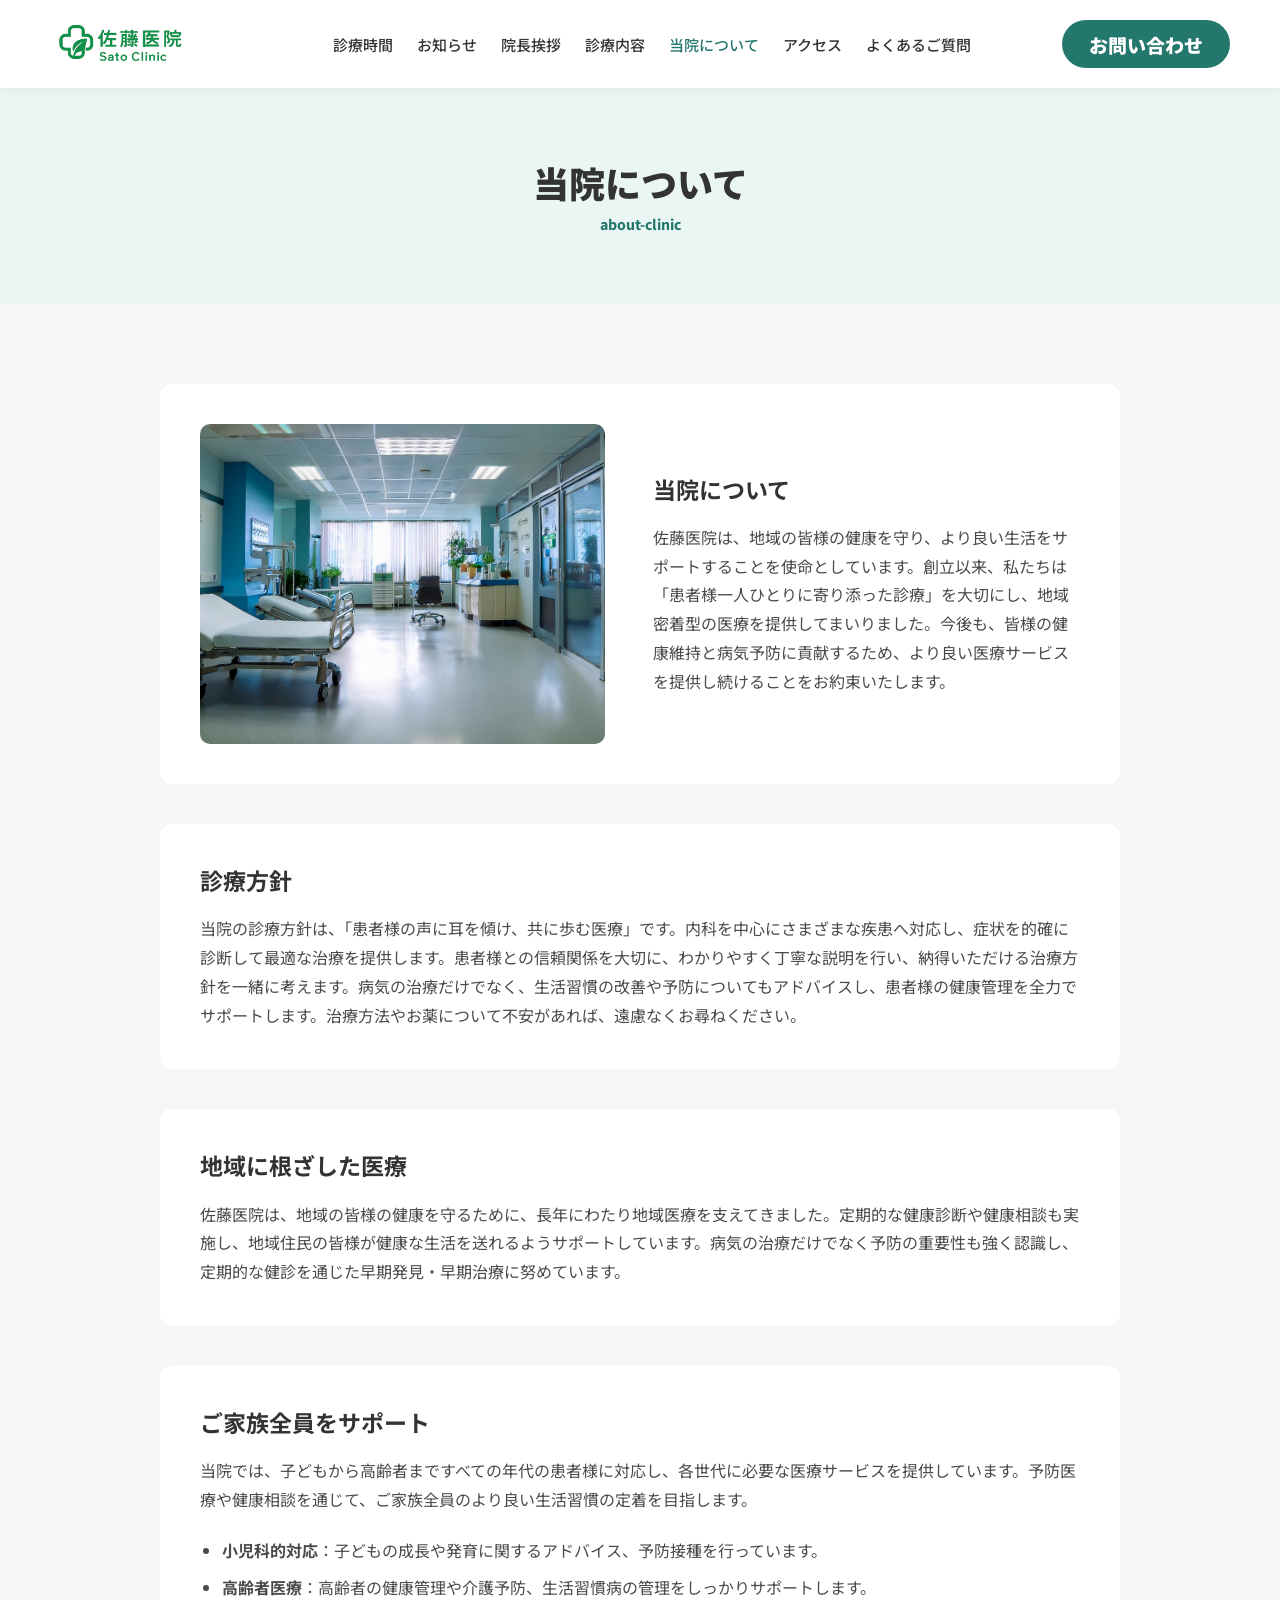
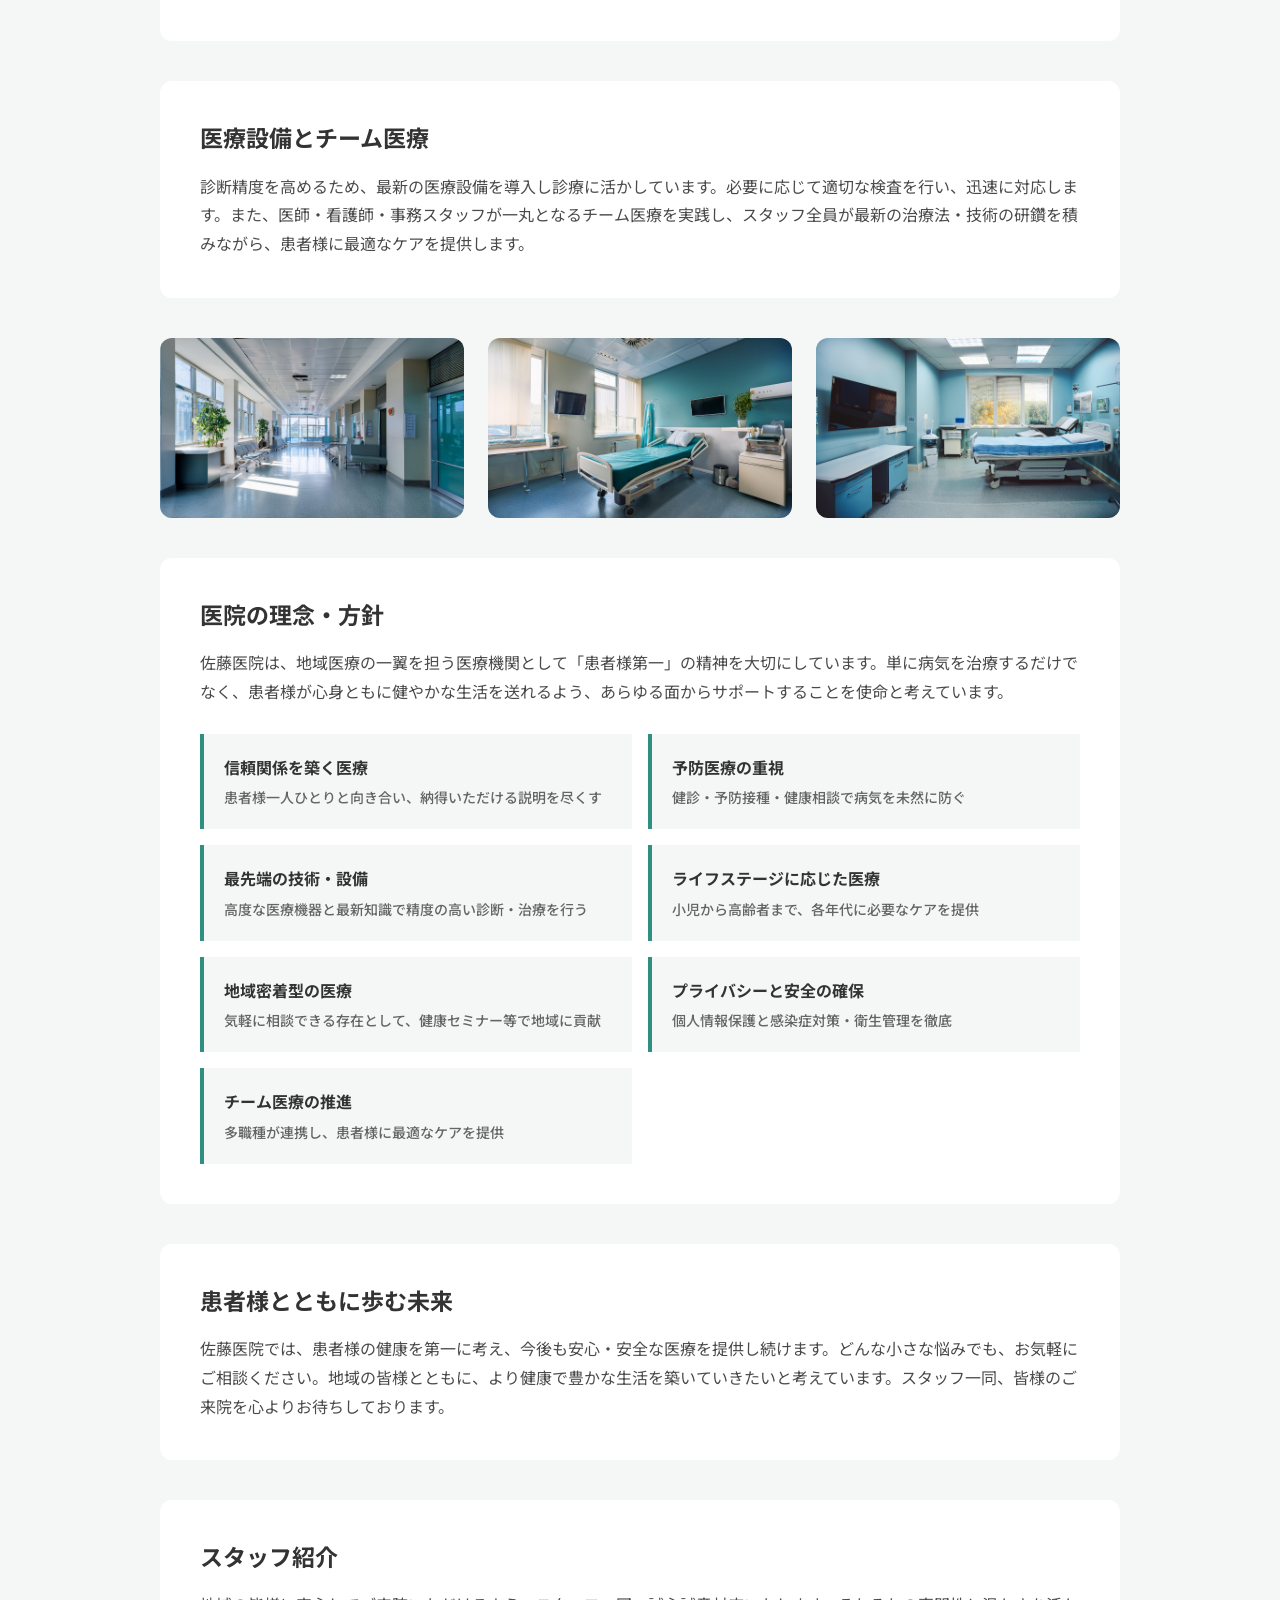
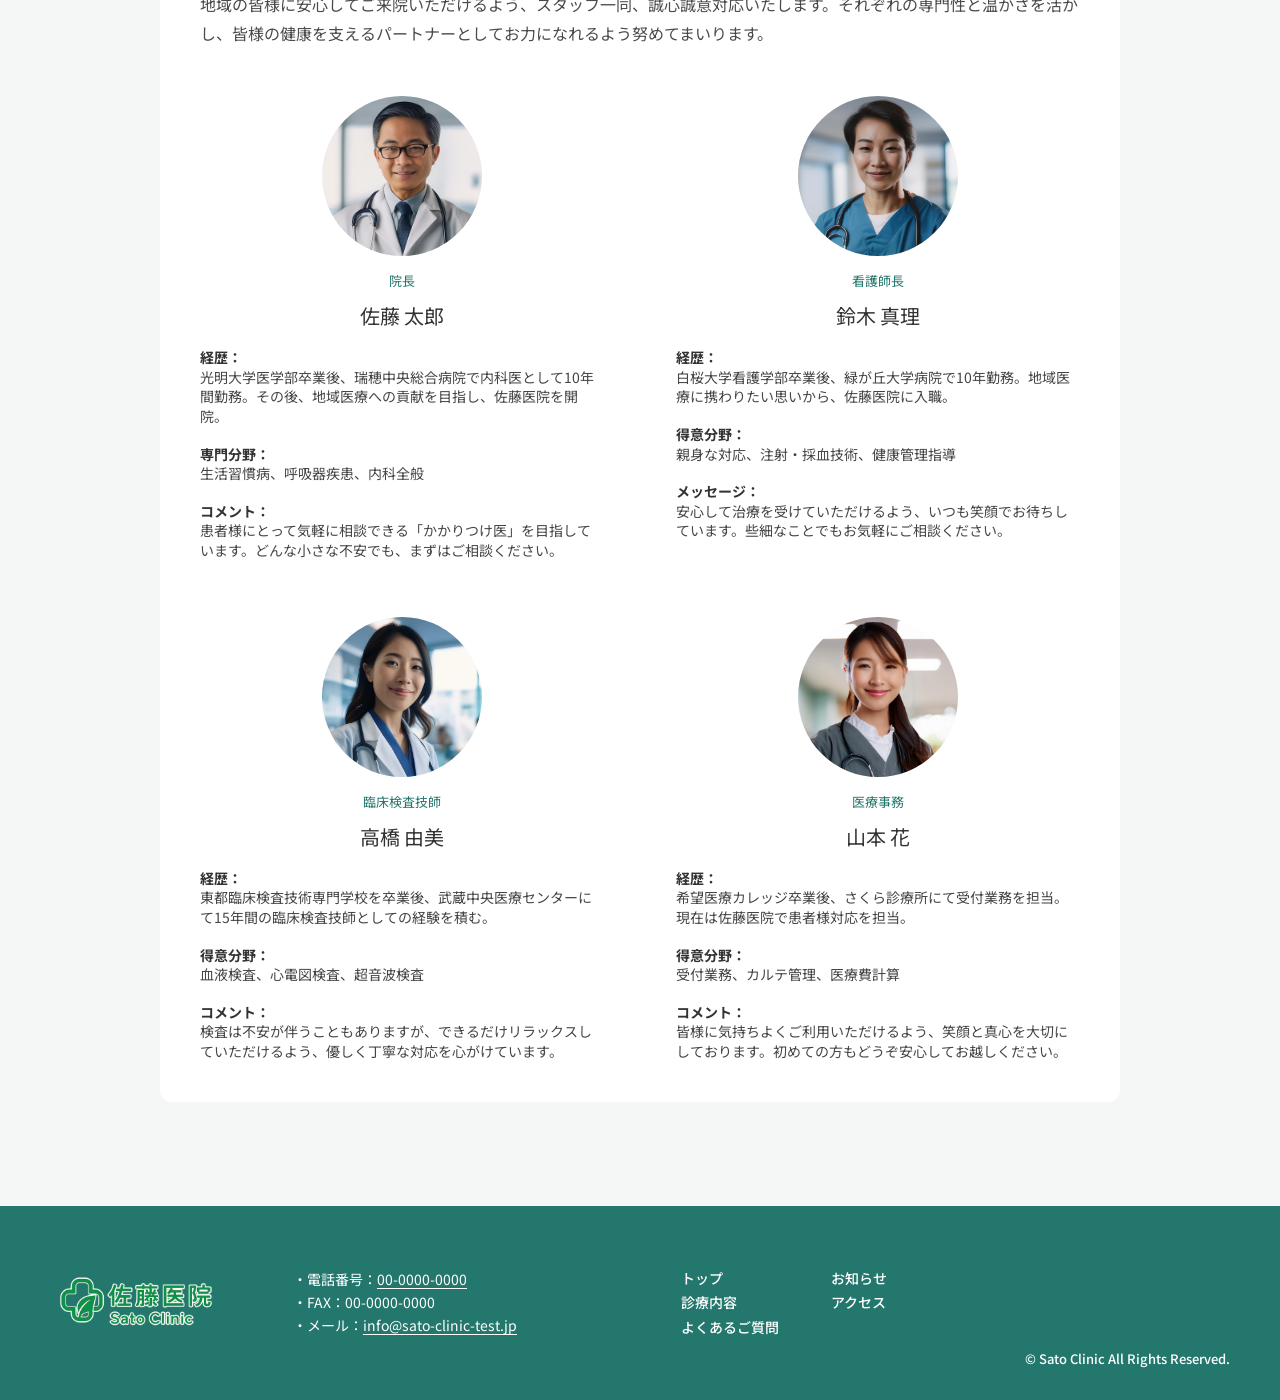
==== commit c7736125: "fix: フッターの連絡先情報をリンク化し、診療時間表のアクセシビリティを向上 feat: 新しい掲載原稿・制作要件チェックリストを追加 style: カラー変数を追加し、スタイルを調整" ====
--- a/about.html
+++ b/about.html
@@ -115,7 +115,7 @@
         </section>
       </div>
     </main>
-    <footer class="site-footer compact-footer"><div class="footer-inner"><div class="footer-logo"><img src="./img/Logo/logo.png" alt="佐藤医院 Sato Clinic" /></div><address class="footer-contact"><ul><li>電話番号：00-0000-0000</li><li>FAX：00-0000-0000</li><li>メール：info@sato-clinic-test.jp</li></ul></address><nav class="footer-nav" aria-label="フッターナビゲーション"><ul><li><a href="./index.html">トップ</a></li><li><a href="./news.html">お知らせ</a></li><li><a href="./medical.html">診療内容</a></li><li><a href="./access.html">アクセス</a></li><li><a href="./faq.html">よくあるご質問</a></li></ul></nav><p class="copyright">&copy; Sato Clinic All Rights Reserved.</p></div></footer>
+    <footer class="site-footer compact-footer"><div class="footer-inner"><div class="footer-logo"><img src="./img/Logo/logo.png" alt="佐藤医院 Sato Clinic" /></div><address class="footer-contact"><ul><li>電話番号：<a href="tel:0000000000">00-0000-0000</a></li><li>FAX：00-0000-0000</li><li>メール：<a href="mailto:info@sato-clinic-test.jp">info@sato-clinic-test.jp</a></li></ul></address><nav class="footer-nav" aria-label="フッターナビゲーション"><ul><li><a href="./index.html">トップ</a></li><li><a href="./news.html">お知らせ</a></li><li><a href="./medical.html">診療内容</a></li><li><a href="./access.html">アクセス</a></li><li><a href="./faq.html">よくあるご質問</a></li></ul></nav><p class="copyright">&copy; Sato Clinic All Rights Reserved.</p></div></footer>
     <script src="./js/main.js"></script>
   </body>
 </html>
--- a/css/style.css
+++ b/css/style.css
@@ -52,7 +52,9 @@
 :root {
   --color-main: #2f8f83;
   --color-main-dark: #278478;
+  --color-main-text: #24776d;
   --color-accent: #46aac8;
+  --color-accent-text: #227795;
   --color-text: #333333;
   --color-muted: #656565;
   --color-line: #dce8e7;
@@ -110,7 +112,7 @@
 
 .section-heading p {
   margin-top: 8px;
-  color: var(--color-main);
+  color: var(--color-main-text);
   font-size: 14px;
   font-weight: 800;
   line-height: 1;
@@ -129,7 +131,7 @@
 .header-inner {
   display: flex;
   align-items: center;
-  width: var(--content-width);
+  width: min(var(--content-width), calc(100% - 48px));
   height: 100%;
   margin: 0 auto;
 }
@@ -173,7 +175,7 @@
   height: 48px;
   margin-left: auto;
   border-radius: 999px;
-  background: var(--color-main);
+  background: var(--color-main-text);
   color: #ffffff;
   font-size: 19px;
   font-weight: 900;
@@ -203,14 +205,14 @@
   position: absolute;
   top: 274px;
   left: 50%;
-  width: var(--content-width);
+  width: min(var(--content-width), calc(100% - 48px));
   transform: translateX(-50%);
 }
 
 .hero h1 {
   margin-left: -50px;
   color: var(--color-accent);
-  font-size: 32px;
+  font-size: 64px;
   font-weight: 900;
   line-height: 1.45;
   -webkit-text-stroke: 4px rgba(255, 255, 255, 0.9);
@@ -347,7 +349,7 @@
 }
 
 .news-list time {
-  color: var(--color-main);
+  color: var(--color-main-text);
   font-size: 14px;
   font-weight: 700;
 }
@@ -399,7 +401,7 @@
 
 .medical-lead {
   margin-top: 58px;
-  color: var(--color-accent);
+  color: var(--color-accent-text);
   font-size: 25px;
   font-weight: 900;
   line-height: 1.35;
@@ -563,7 +565,7 @@
 
 .staff-position {
   margin-top: 16px;
-  color: var(--color-main);
+  color: var(--color-main-text);
   font-size: 13px;
   font-weight: 400;
   text-align: center;
@@ -586,6 +588,7 @@
 }
 
 .hours-table-scroll {
+  overflow-x: auto;
   max-width: 100%;
 }
 
@@ -666,7 +669,7 @@
   height: 46px;
   margin-top: 22px;
   border-radius: 999px;
-  background: var(--color-main);
+  background: var(--color-main-text);
   color: #ffffff;
   font-size: 23px;
   font-weight: 900;
@@ -675,7 +678,7 @@
 
 /* フッター */
 .site-footer {
-  background: var(--color-main);
+  background: var(--color-main-text);
   color: #ffffff;
 }
 
@@ -690,7 +693,7 @@
 }
 
 .footer-logo img {
-  width: 175px;
+  width: min(175px, 100%);
   height: auto;
 }
 
@@ -708,6 +711,14 @@
 
 .footer-contact li::before {
   content: "・";
+}
+
+.footer-contact a,
+.contact-link,
+.access-contact .detail-list a:not(.primary-button) {
+  text-decoration: underline;
+  text-decoration-thickness: 1px;
+  text-underline-offset: 3px;
 }
 
 .footer-nav ul {
@@ -724,7 +735,7 @@
 .copyright {
   align-self: end;
   padding-bottom: 30px;
-  color: rgba(255, 255, 255, 0.78);
+  color: #ffffff;
   font-size: 13px;
   font-weight: 500;
   text-align: right;
@@ -760,12 +771,13 @@
 .global-nav a[aria-current="page"],
 .footer-nav a:hover,
 .news-list a:hover {
-  color: var(--color-main);
+  color: var(--color-main-text);
 }
 
 .site-footer .footer-nav a:hover {
   color: #ffffff;
-  opacity: 0.72;
+  text-decoration: underline;
+  text-underline-offset: 3px;
 }
 
 .header-contact:hover,
@@ -780,7 +792,7 @@
 a:focus-visible,
 button:focus-visible,
 .hours-table-scroll:focus-visible {
-  outline: 3px solid var(--color-accent);
+  outline: 3px solid var(--color-accent-text);
   outline-offset: 4px;
 }
 
@@ -803,7 +815,7 @@
   justify-content: center;
   padding: 10px 24px;
   border-radius: 999px;
-  background: var(--color-main);
+  background: var(--color-main-text);
   color: #ffffff;
   font-size: 16px;
   font-weight: 800;
@@ -834,7 +846,7 @@
 
 .page-hero p {
   margin-top: 8px;
-  color: var(--color-main);
+  color: var(--color-main-text);
   font-size: 14px;
   font-weight: 800;
 }
@@ -847,7 +859,7 @@
 
 .page-lead {
   margin-bottom: 52px;
-  color: var(--color-accent);
+  color: var(--color-accent-text);
   font-size: 22px;
   font-weight: 800;
   line-height: 1.6;
@@ -883,7 +895,7 @@
 
 .news-archive time,
 .news-article time {
-  color: var(--color-main);
+  color: var(--color-main-text);
   font-weight: 700;
 }
 
@@ -892,7 +904,7 @@
 }
 
 .news-archive a:hover {
-  color: var(--color-main);
+  color: var(--color-main-text);
 }
 
 .news-article h1 {
@@ -915,7 +927,7 @@
 }
 
 .page-back-link a {
-  color: var(--color-main);
+  color: var(--color-main-text);
   font-weight: 700;
 }
 
@@ -1115,7 +1127,7 @@
 
 .about-staff .staff-position {
   margin-top: 16px;
-  color: var(--color-main);
+  color: var(--color-main-text);
   font-size: 13px;
   line-height: 1.4;
   text-align: center;
@@ -1194,6 +1206,17 @@
     width: 100%;
   }
 
+  .photo-list img,
+  .news-image img,
+  .about-main-image img {
+    width: 100%;
+  }
+
+  .news-layout {
+    grid-template-columns: minmax(0, 0.8fr) minmax(0, 1.2fr);
+    gap: 40px;
+  }
+
   .medical-cards {
     grid-template-columns: repeat(2, minmax(0, 1fr));
     gap: 32px;
@@ -1235,46 +1258,25 @@
   }
 }
 
-@media (max-width: 820px) {
-  body {
-    font-size: 15px;
-  }
-
+@media (max-width: 1050px) {
   body.nav-open {
     overflow: hidden;
   }
 
-  .section-inner,
-  .section-inner-narrow,
-  .section-inner-message,
-  .page-content {
-    width: min(calc(100% - 32px), 560px);
-  }
-
-  .section-heading h2 {
-    font-size: 26px;
-  }
-
   .site-header,
   .subpage-header {
-    position: absolute;
-    height: 72px;
     background: rgba(255, 255, 255, 0.96);
     box-shadow: 0 1px 8px rgba(30, 70, 65, 0.08);
   }
 
   .header-inner {
     position: relative;
-    width: calc(100% - 32px);
+    width: calc(100% - 48px);
   }
 
   .site-logo {
-    width: 112px;
+    width: 143px;
     margin-right: 0;
-  }
-
-  .site-logo img {
-    width: 112px;
   }
 
   .nav-toggle {
@@ -1315,9 +1317,9 @@
   .global-nav {
     position: absolute;
     z-index: 20;
-    top: 72px;
-    right: -16px;
-    left: -16px;
+    top: 88px;
+    right: -24px;
+    left: -24px;
     visibility: hidden;
     padding: 18px 24px 26px;
     background: #ffffff;
@@ -1354,6 +1356,58 @@
     font-size: 13px;
   }
 
+  .footer-inner {
+    grid-template-columns: 150px 1fr 1fr;
+    height: auto;
+    padding: 32px 0;
+  }
+
+  .copyright {
+    grid-column: 1 / -1;
+    padding-bottom: 0;
+  }
+}
+
+@media (max-width: 820px) {
+  body {
+    font-size: 15px;
+  }
+
+  .section-inner,
+  .section-inner-narrow,
+  .section-inner-message,
+  .page-content {
+    width: min(calc(100% - 32px), 560px);
+  }
+
+  .section-heading h2 {
+    font-size: 26px;
+  }
+
+  .site-header,
+  .subpage-header {
+    position: absolute;
+    height: 72px;
+  }
+
+  .header-inner {
+    width: calc(100% - 32px);
+  }
+
+  .site-logo {
+    width: 112px;
+  }
+
+  .site-logo img {
+    width: 112px;
+  }
+
+  .global-nav {
+    top: 72px;
+    right: -16px;
+    left: -16px;
+  }
+
   .hero {
     height: 520px;
     background-position: 61% top;
@@ -1367,7 +1421,7 @@
   .hero h1 {
     width: 78%;
     margin-left: 0;
-    font-size: clamp(20px, 6vw, 25px);
+    font-size: clamp(40px, 12vw, 50px);
     line-height: 1.55;
     -webkit-text-stroke-width: 3px;
   }
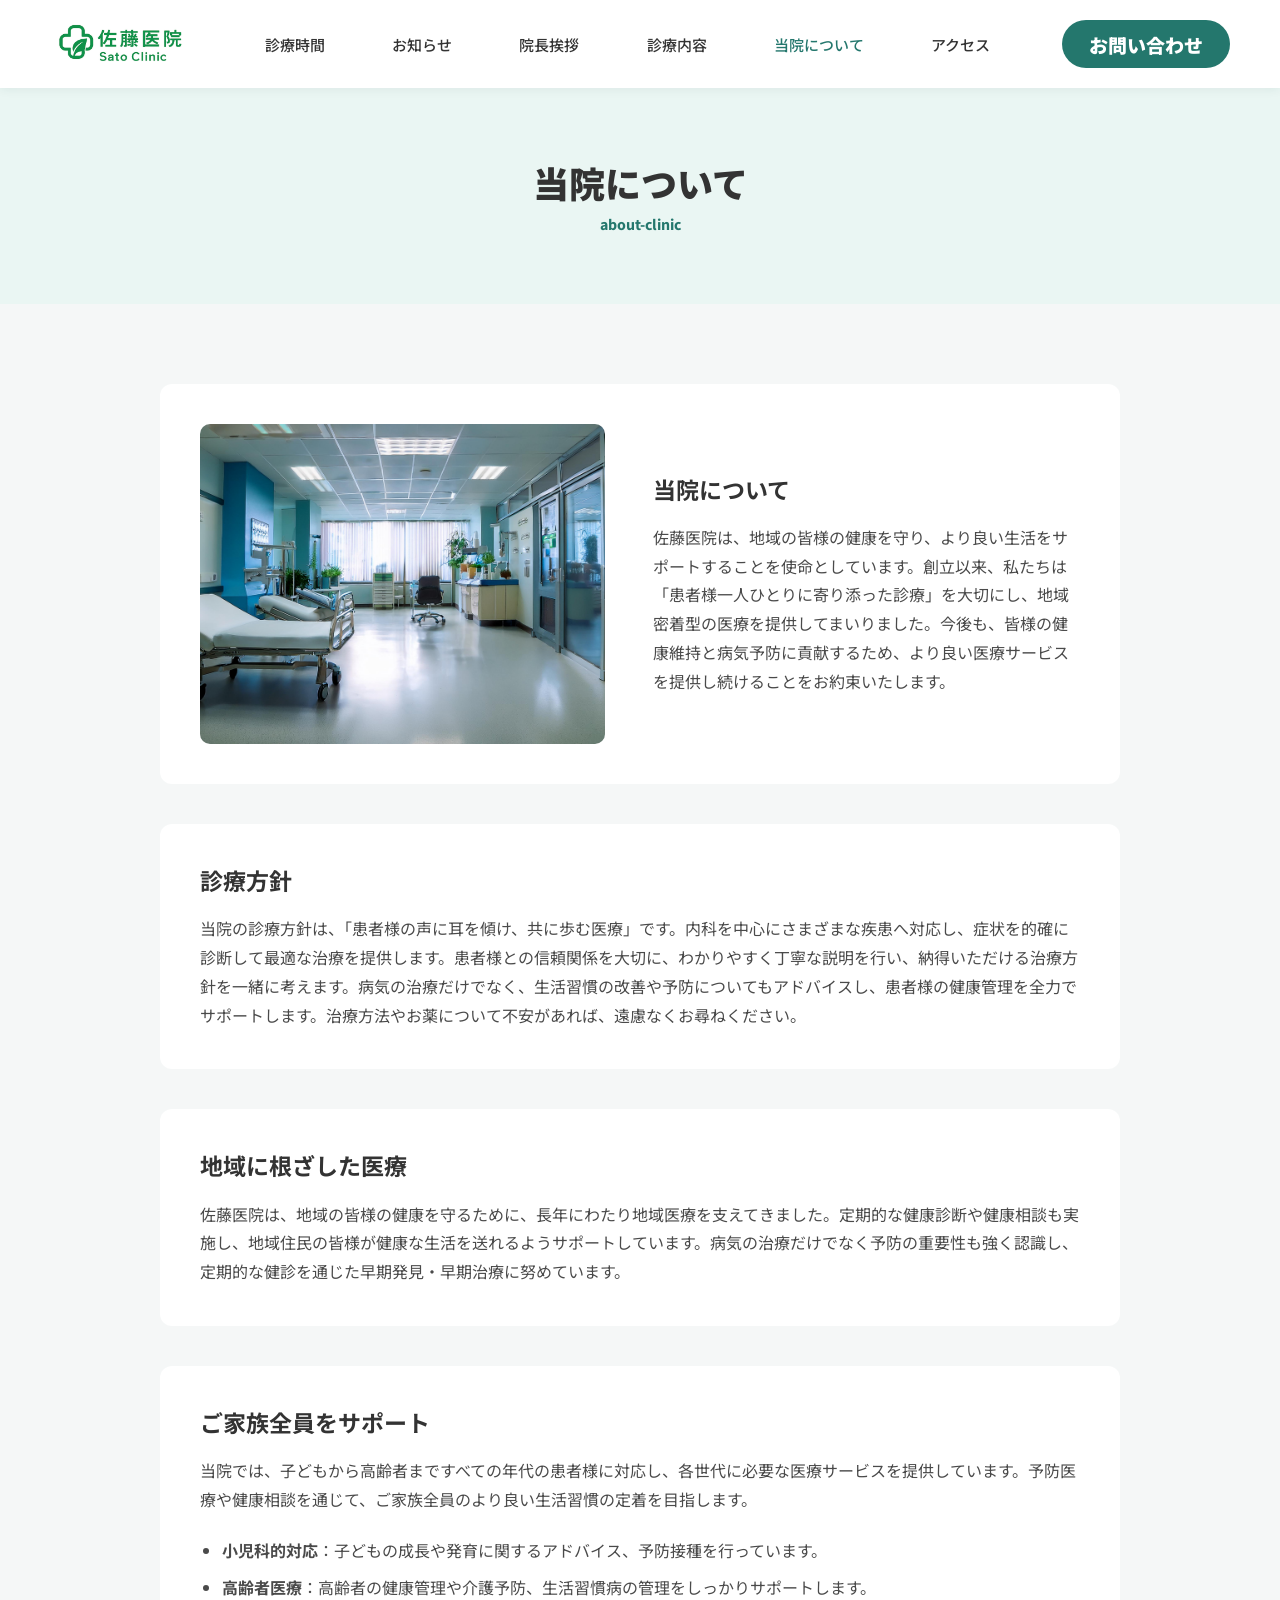
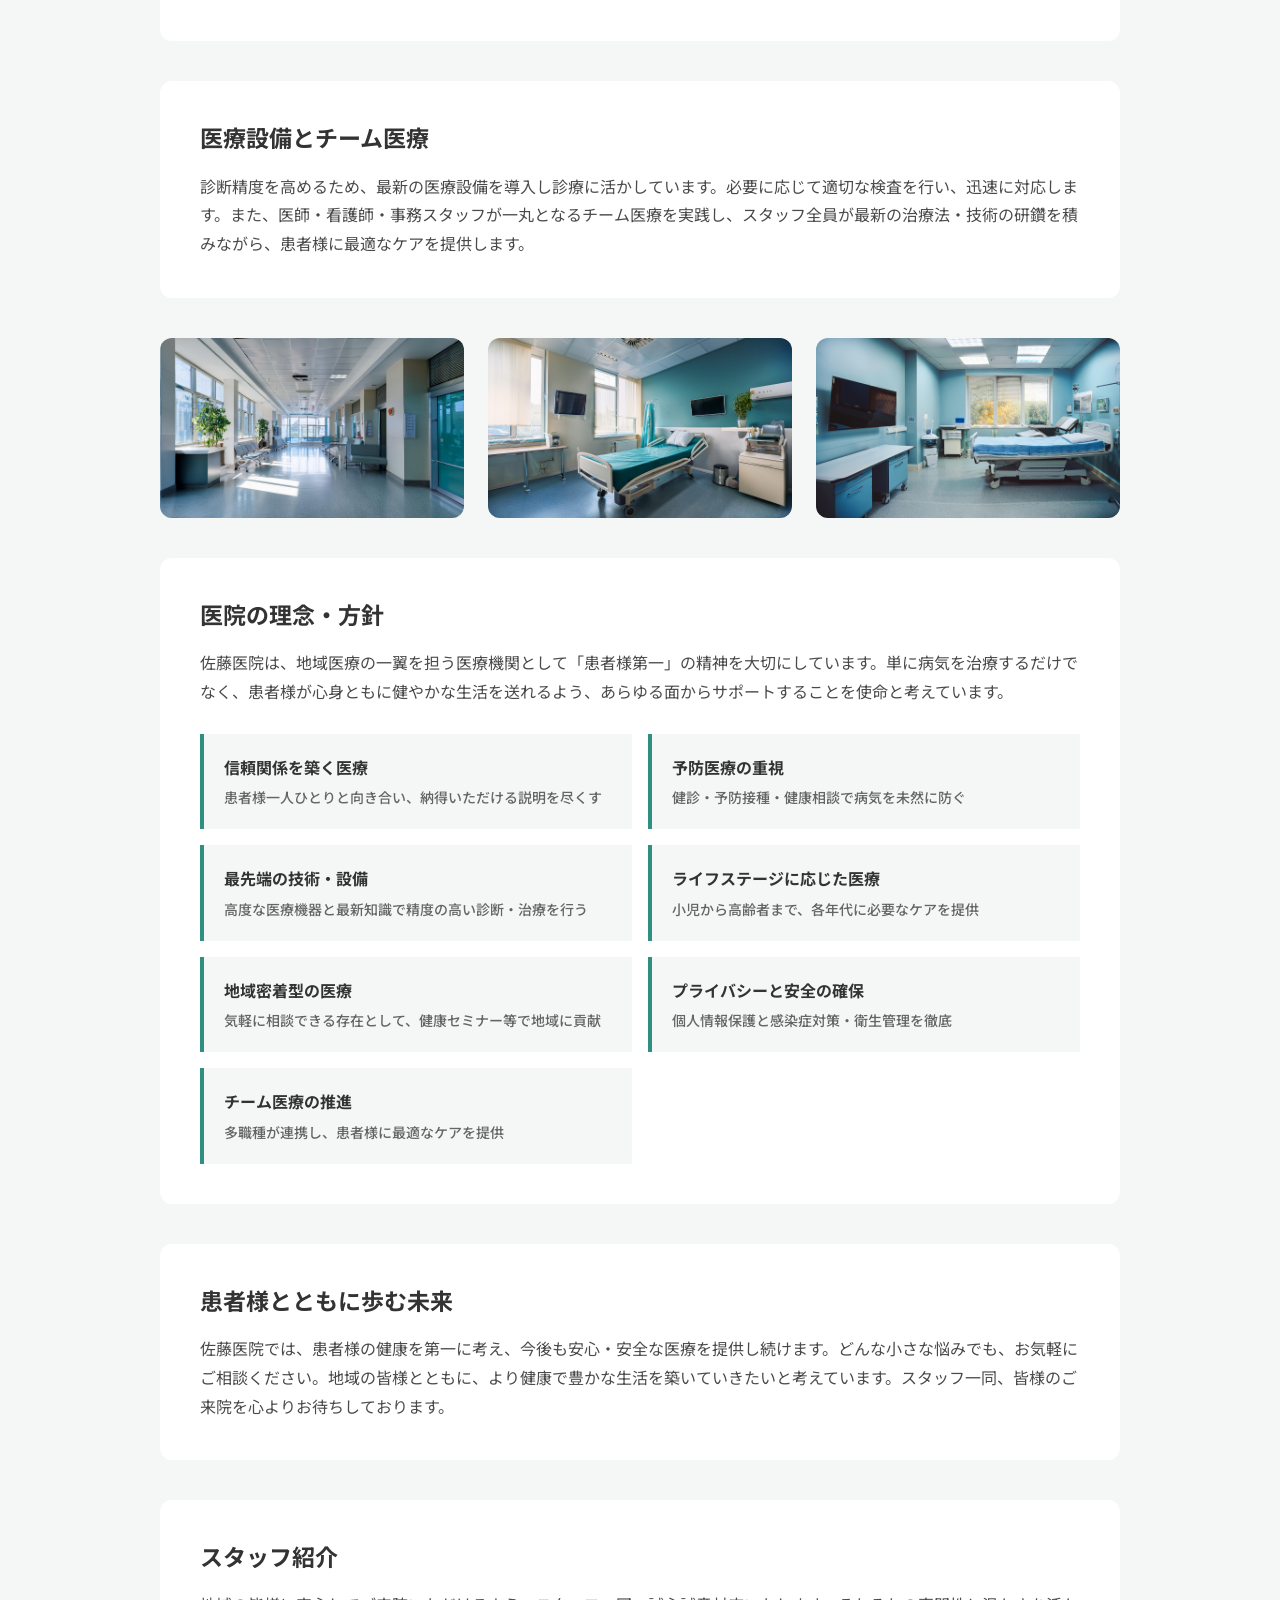
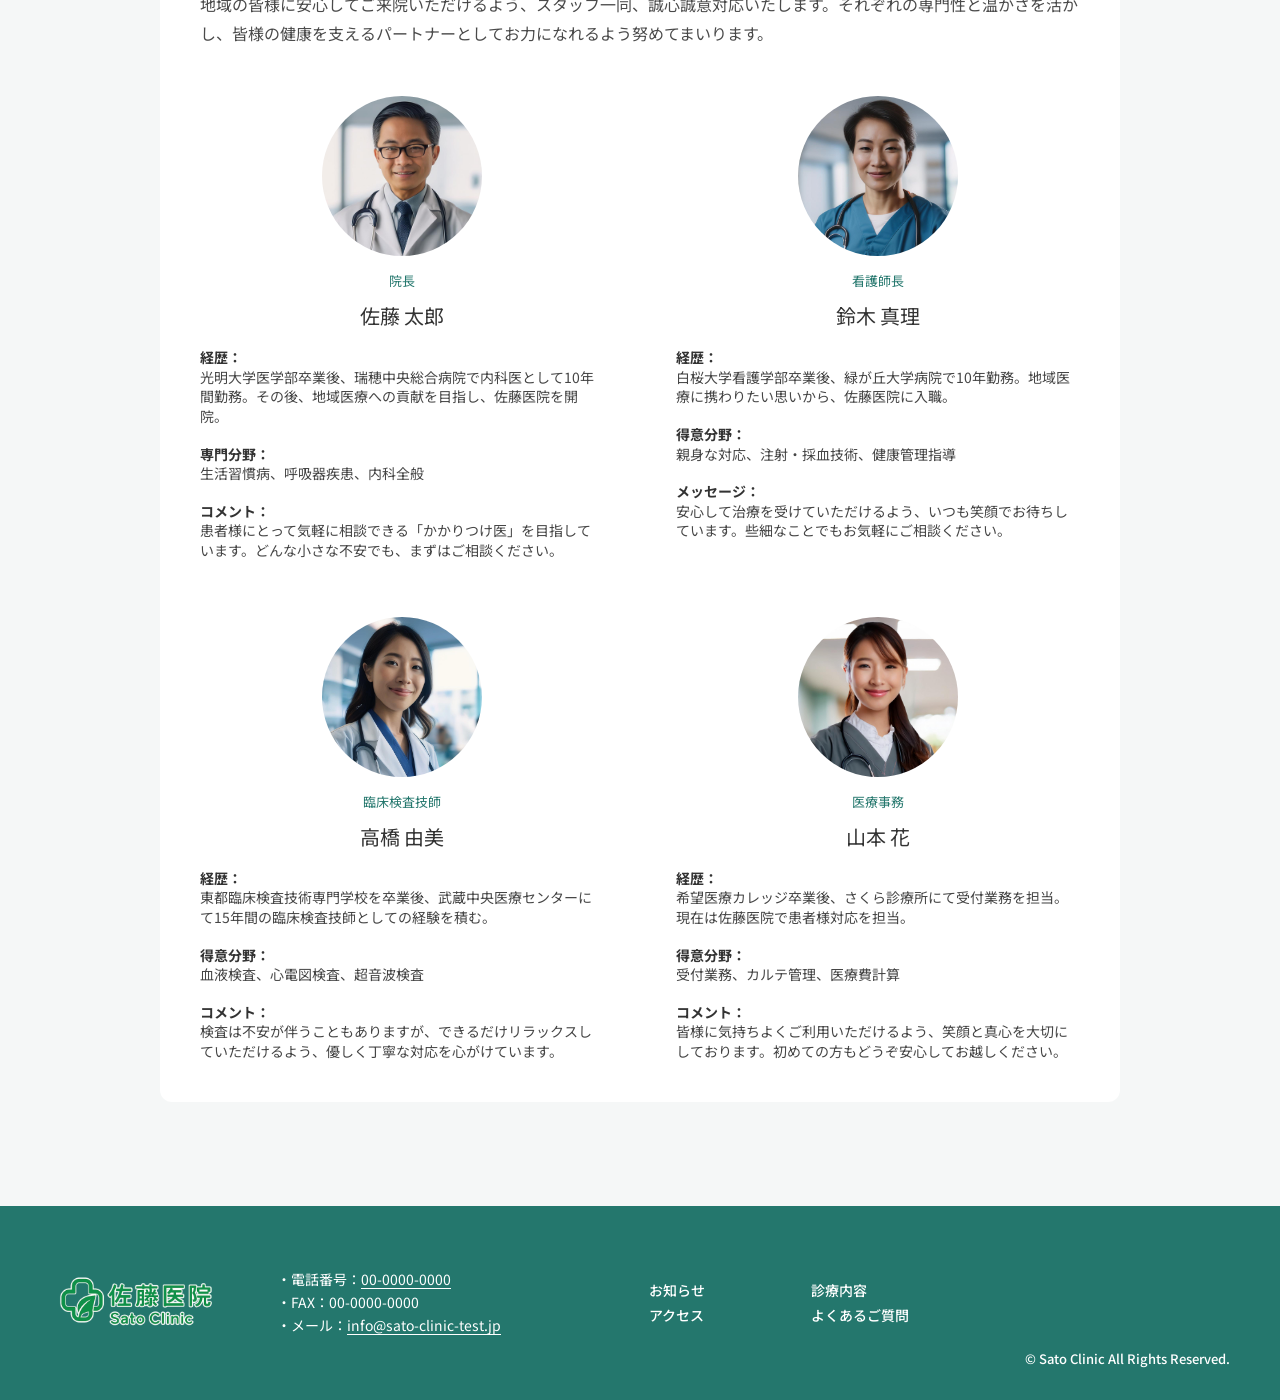
==== commit 27f7272e: "fix: お問い合わせリンクをFAQページに変更し、ナビゲーションの整合性を向上" ====
--- a/about.html
+++ b/about.html
@@ -21,10 +21,9 @@
             <li><a href="./medical.html">診療内容</a></li>
             <li><a href="./about.html" aria-current="page">当院について</a></li>
             <li><a href="./access.html">アクセス</a></li>
-            <li><a href="./faq.html">よくあるご質問</a></li>
           </ul>
         </nav>
-        <a class="header-contact" href="mailto:info@sato-clinic-test.jp">お問い合わせ</a>
+        <a class="header-contact" href="./faq.html">お問い合わせ</a>
       </div>
     </header>
     <main id="main-content">
@@ -115,7 +114,7 @@
         </section>
       </div>
     </main>
-    <footer class="site-footer compact-footer"><div class="footer-inner"><div class="footer-logo"><img src="./img/Logo/logo.png" alt="佐藤医院 Sato Clinic" /></div><address class="footer-contact"><ul><li>電話番号：<a href="tel:0000000000">00-0000-0000</a></li><li>FAX：00-0000-0000</li><li>メール：<a href="mailto:info@sato-clinic-test.jp">info@sato-clinic-test.jp</a></li></ul></address><nav class="footer-nav" aria-label="フッターナビゲーション"><ul><li><a href="./index.html">トップ</a></li><li><a href="./news.html">お知らせ</a></li><li><a href="./medical.html">診療内容</a></li><li><a href="./access.html">アクセス</a></li><li><a href="./faq.html">よくあるご質問</a></li></ul></nav><p class="copyright">&copy; Sato Clinic All Rights Reserved.</p></div></footer>
+    <footer class="site-footer compact-footer"><div class="footer-inner"><div class="footer-logo"><img src="./img/Logo/logo.png" alt="佐藤医院 Sato Clinic" /></div><address class="footer-contact"><ul><li>電話番号：<a href="tel:0000000000">00-0000-0000</a></li><li>FAX：00-0000-0000</li><li>メール：<a href="mailto:info@sato-clinic-test.jp">info@sato-clinic-test.jp</a></li></ul></address><nav class="footer-nav" aria-label="フッターナビゲーション"><ul><li><a href="./news.html">お知らせ</a></li><li><a href="./medical.html">診療内容</a></li><li><a href="./access.html">アクセス</a></li><li><a href="./faq.html">よくあるご質問</a></li></ul></nav><p class="copyright">&copy; Sato Clinic All Rights Reserved.</p></div></footer>
     <script src="./js/main.js"></script>
   </body>
 </html>
--- a/css/style.css
+++ b/css/style.css
@@ -138,8 +138,9 @@
 
 .site-logo {
   display: block;
+  flex: 0 0 143px;
   width: 143px;
-  margin-right: 140px;
+  margin-right: 72px;
 }
 
 .site-logo img {
@@ -147,9 +148,15 @@
   height: auto;
 }
 
+.global-nav {
+  flex: 1;
+  min-width: 0;
+}
+
 .global-nav ul {
   display: flex;
   align-items: center;
+  justify-content: space-between;
   gap: 24px;
 }
 
@@ -169,11 +176,12 @@
 
 .header-contact {
   display: inline-flex;
+  flex: 0 0 168px;
   align-items: center;
   justify-content: center;
   width: 168px;
   height: 48px;
-  margin-left: auto;
+  margin-left: 72px;
   border-radius: 999px;
   background: var(--color-main-text);
   color: #ffffff;
@@ -684,8 +692,8 @@
 
 .footer-inner {
   display: grid;
-  grid-template-columns: 175px 320px 210px 1fr;
-  gap: 68px;
+  grid-template-columns: 175px 320px 260px 1fr;
+  gap: 52px;
   align-items: center;
   width: min(var(--content-width), calc(100% - 48px));
   height: 194px;
@@ -723,13 +731,18 @@
 
 .footer-nav ul {
   display: grid;
-  grid-template-columns: repeat(2, auto);
-  column-gap: 48px;
+  grid-template-columns: repeat(2, max-content);
+  justify-content: space-between;
+  column-gap: 32px;
   row-gap: 2px;
   color: #ffffff;
   font-size: 14px;
   font-weight: 500;
   line-height: 1.6;
+}
+
+.footer-nav a {
+  white-space: nowrap;
 }
 
 .copyright {
@@ -1114,6 +1127,12 @@
   font-size: 14px;
 }
 
+.hours-note .hours-legend {
+  margin: 0 0 10px;
+  color: inherit;
+  font-weight: 700;
+}
+
 .access-contact .detail-list {
   display: inline-block;
   text-align: left;
@@ -1175,9 +1194,18 @@
   text-align: center;
 }
 
+.faq-contact {
+  margin-top: 24px;
+  text-align: center;
+}
+
+.faq-contact-phone {
+  display: none;
+}
+
 @media (max-width: 1199px) {
   .site-logo {
-    margin-right: 48px;
+    margin-right: 40px;
   }
 
   .global-nav ul {
@@ -1189,7 +1217,9 @@
   }
 
   .header-contact {
+    flex-basis: 145px;
     width: 145px;
+    margin-left: 40px;
     font-size: 16px;
   }
 
@@ -1253,7 +1283,7 @@
 
   .footer-inner {
     width: min(var(--content-width), calc(100% - 48px));
-    grid-template-columns: 150px 260px 180px 1fr;
+    grid-template-columns: 150px 260px 230px 1fr;
     gap: 32px;
   }
 }
@@ -1337,6 +1367,7 @@
 
   .global-nav ul {
     display: grid;
+    justify-content: stretch;
     gap: 0;
   }
 
@@ -1350,6 +1381,7 @@
 
   .header-contact {
     order: 2;
+    flex-basis: 108px;
     width: 108px;
     height: 38px;
     margin-left: auto;
@@ -1384,6 +1416,14 @@
     font-size: 26px;
   }
 
+  .faq-contact-mail {
+    display: none;
+  }
+
+  .faq-contact-phone {
+    display: inline-flex;
+  }
+
   .site-header,
   .subpage-header {
     position: absolute;
@@ -1395,6 +1435,7 @@
   }
 
   .site-logo {
+    flex-basis: 112px;
     width: 112px;
   }
 
@@ -1627,6 +1668,7 @@
 
   .footer-nav ul {
     grid-template-columns: repeat(2, 1fr);
+    justify-content: stretch;
     gap: 8px 24px;
   }
 
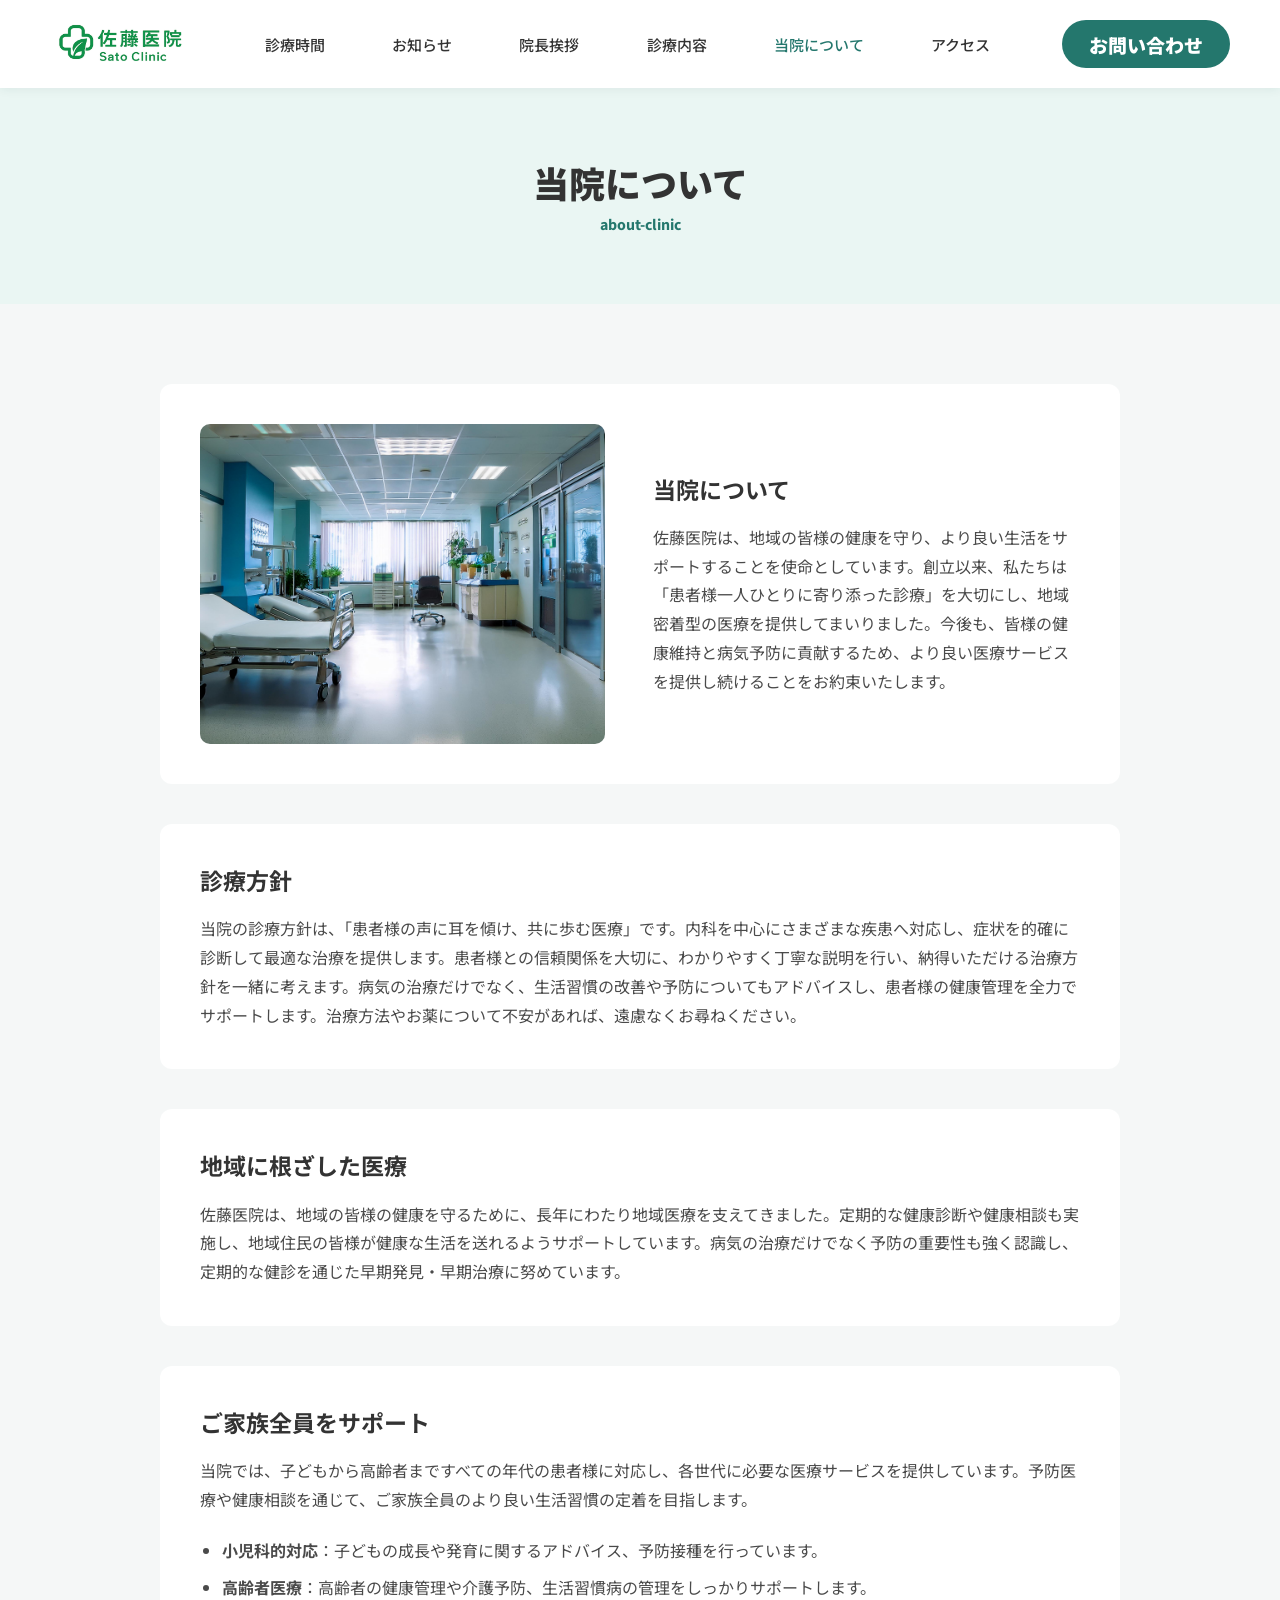
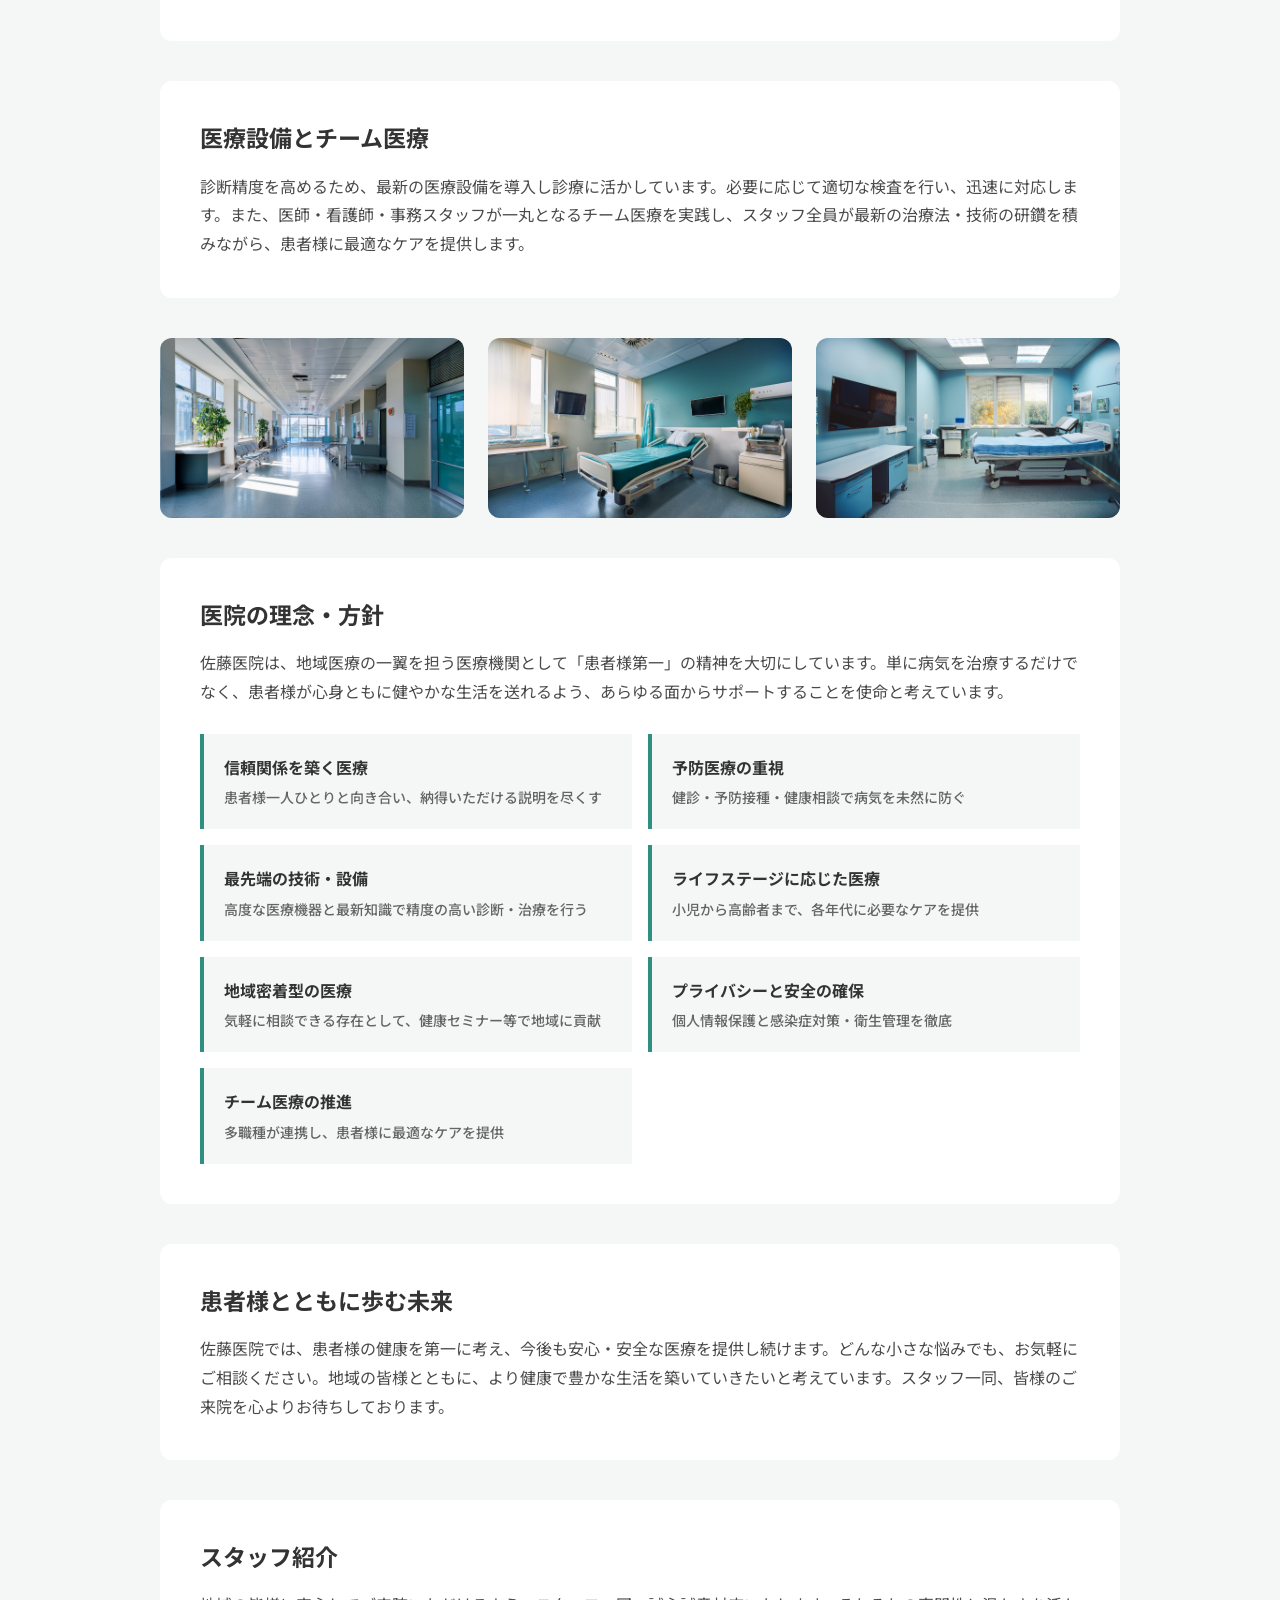
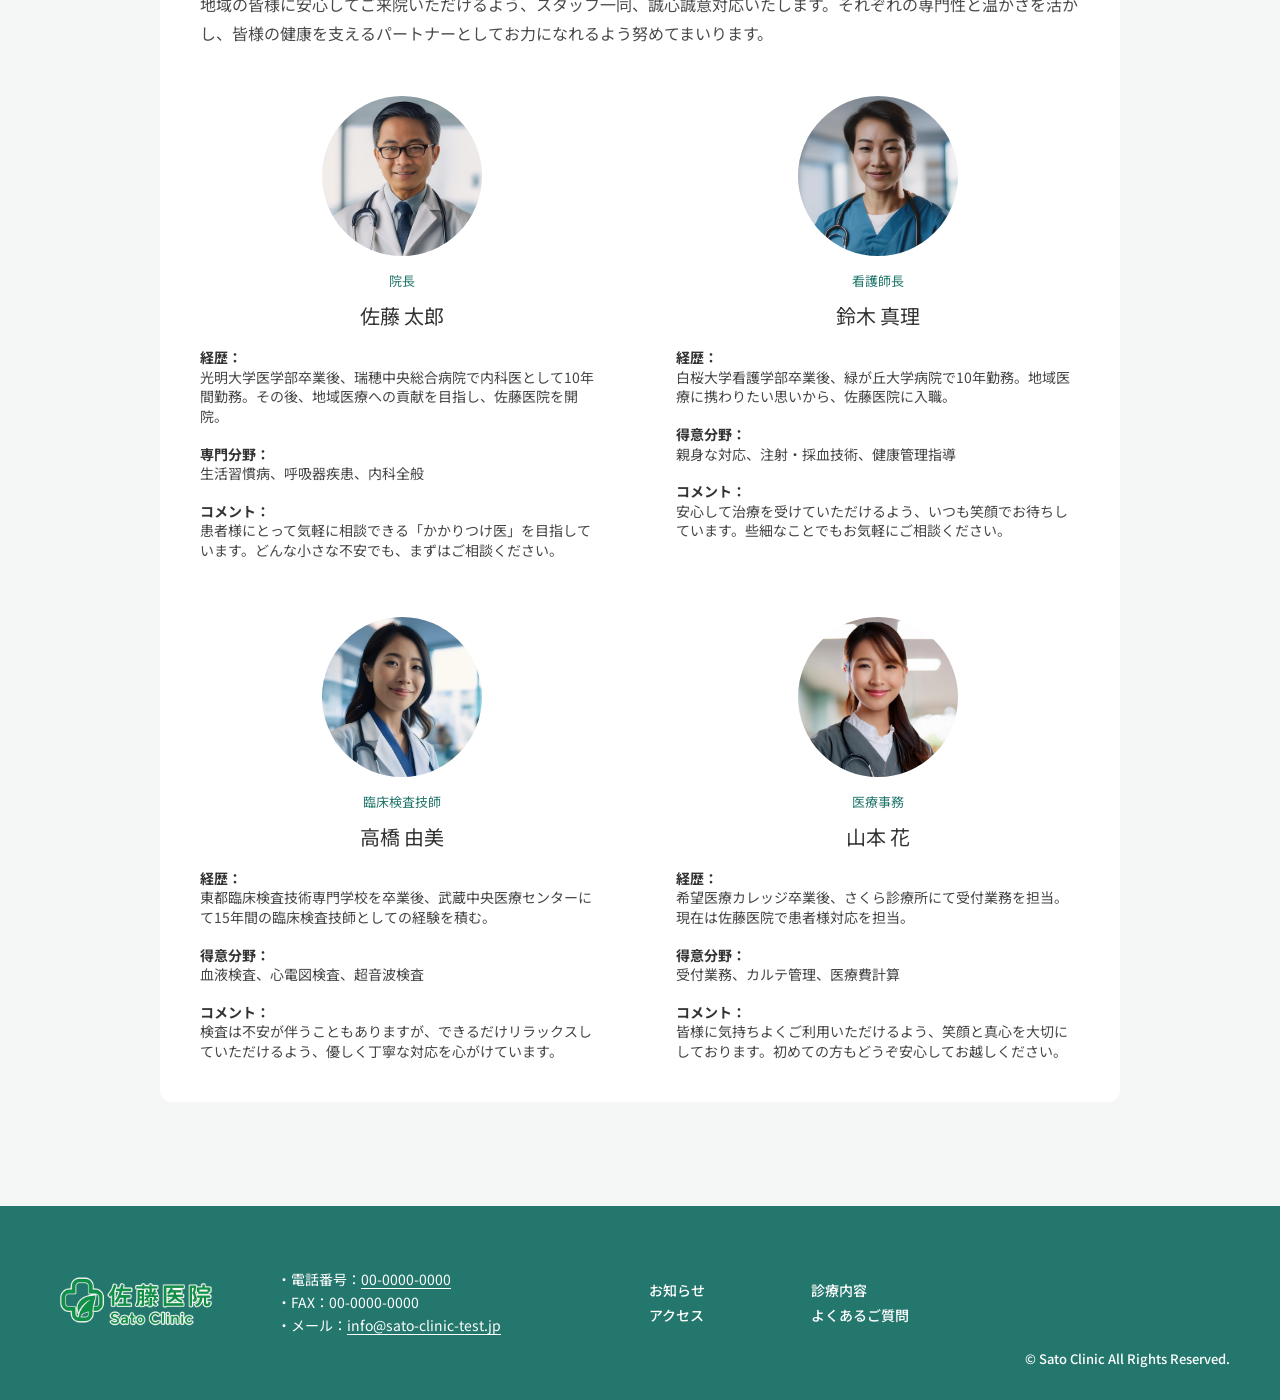
==== commit c871f270: "fix: スタッフ鈴木真理のメッセージをコメントに変更し、内容の統一を図る" ====
--- a/about.html
+++ b/about.html
@@ -98,7 +98,7 @@
             <li>
               <span class="staff-photo"><img src="./img/Doctor_Image/suzuki_mari.jpg" alt="看護師長 鈴木真理" /></span>
               <p class="staff-position">看護師長</p><h3>鈴木 真理</h3>
-              <dl><dt>経歴：</dt><dd>白桜大学看護学部卒業後、緑が丘大学病院で10年勤務。地域医療に携わりたい思いから、佐藤医院に入職。</dd><dt>得意分野：</dt><dd>親身な対応、注射・採血技術、健康管理指導</dd><dt>メッセージ：</dt><dd>安心して治療を受けていただけるよう、いつも笑顔でお待ちしています。些細なことでもお気軽にご相談ください。</dd></dl>
+              <dl><dt>経歴：</dt><dd>白桜大学看護学部卒業後、緑が丘大学病院で10年勤務。地域医療に携わりたい思いから、佐藤医院に入職。</dd><dt>得意分野：</dt><dd>親身な対応、注射・採血技術、健康管理指導</dd><dt>コメント：</dt><dd>安心して治療を受けていただけるよう、いつも笑顔でお待ちしています。些細なことでもお気軽にご相談ください。</dd></dl>
             </li>
             <li>
               <span class="staff-photo"><img src="./img/Doctor_Image/takahashi_yumi.jpg" alt="臨床検査技師 高橋由美" /></span>
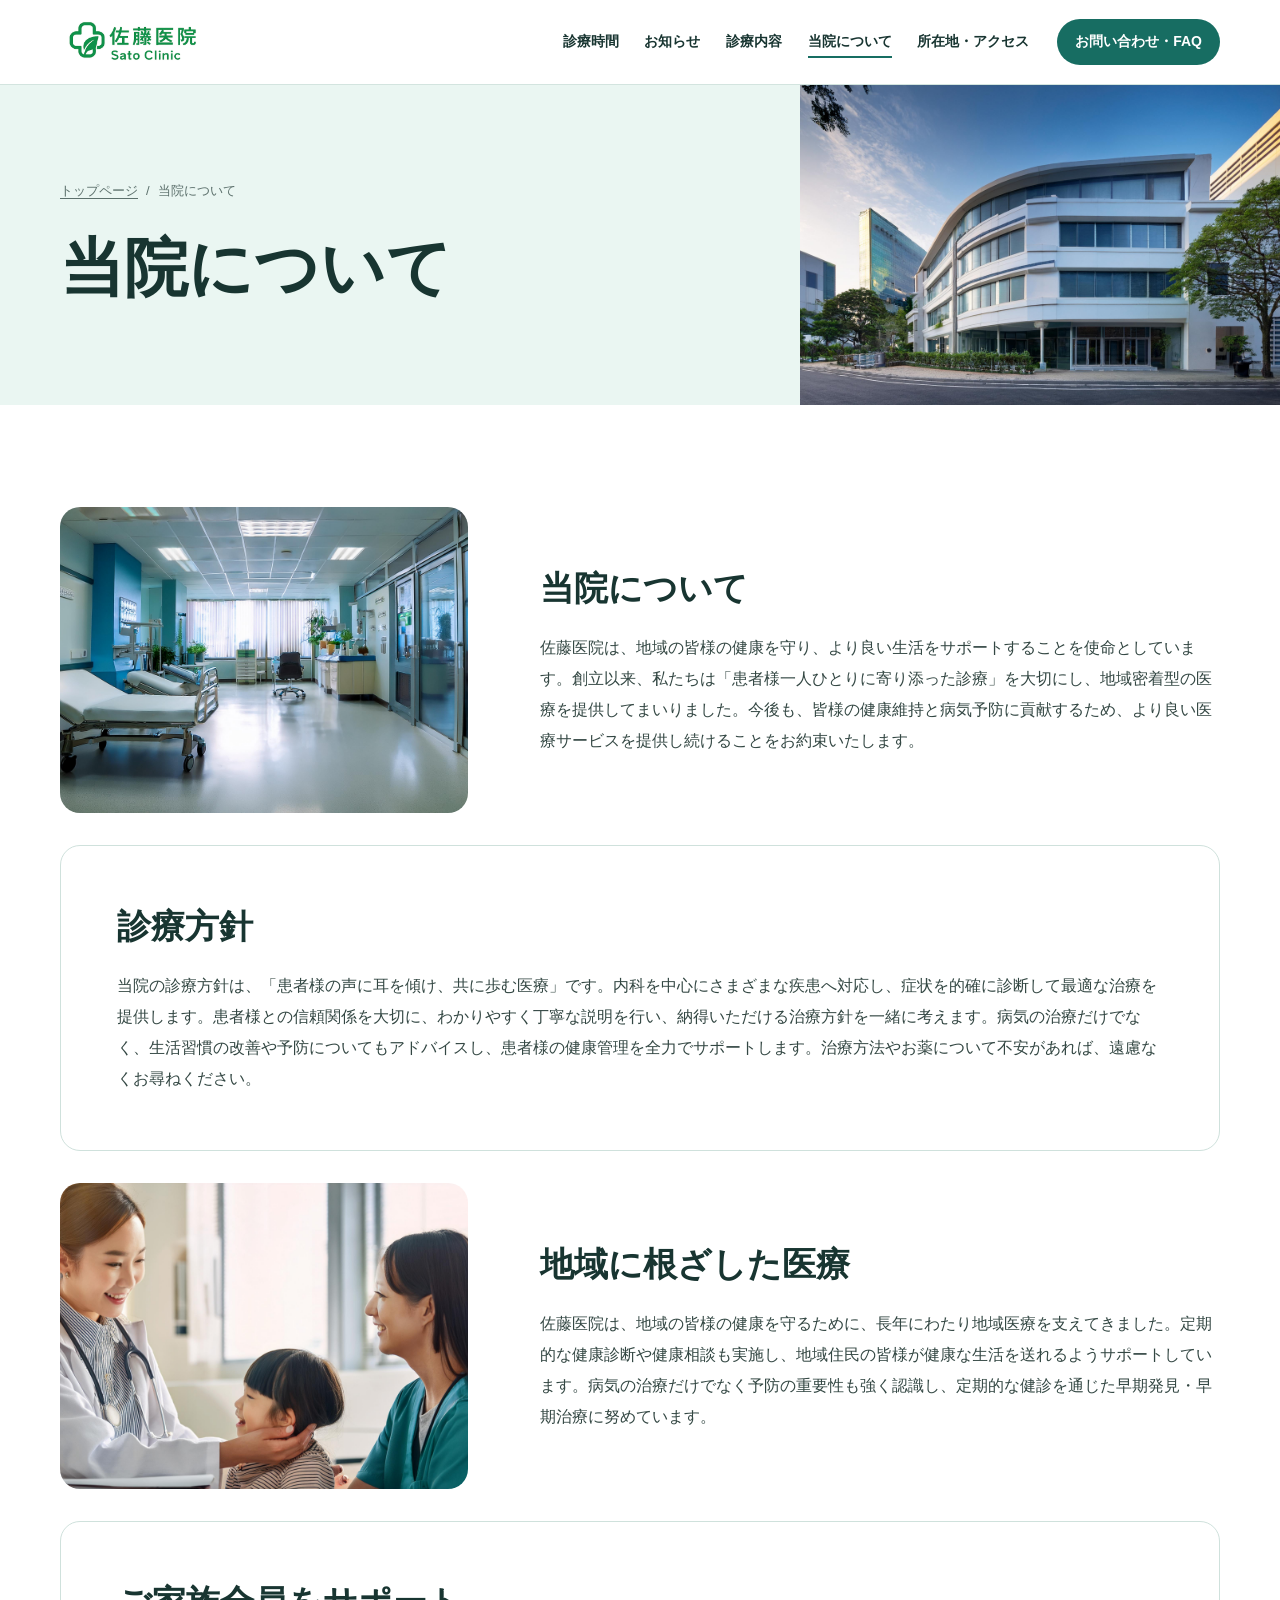
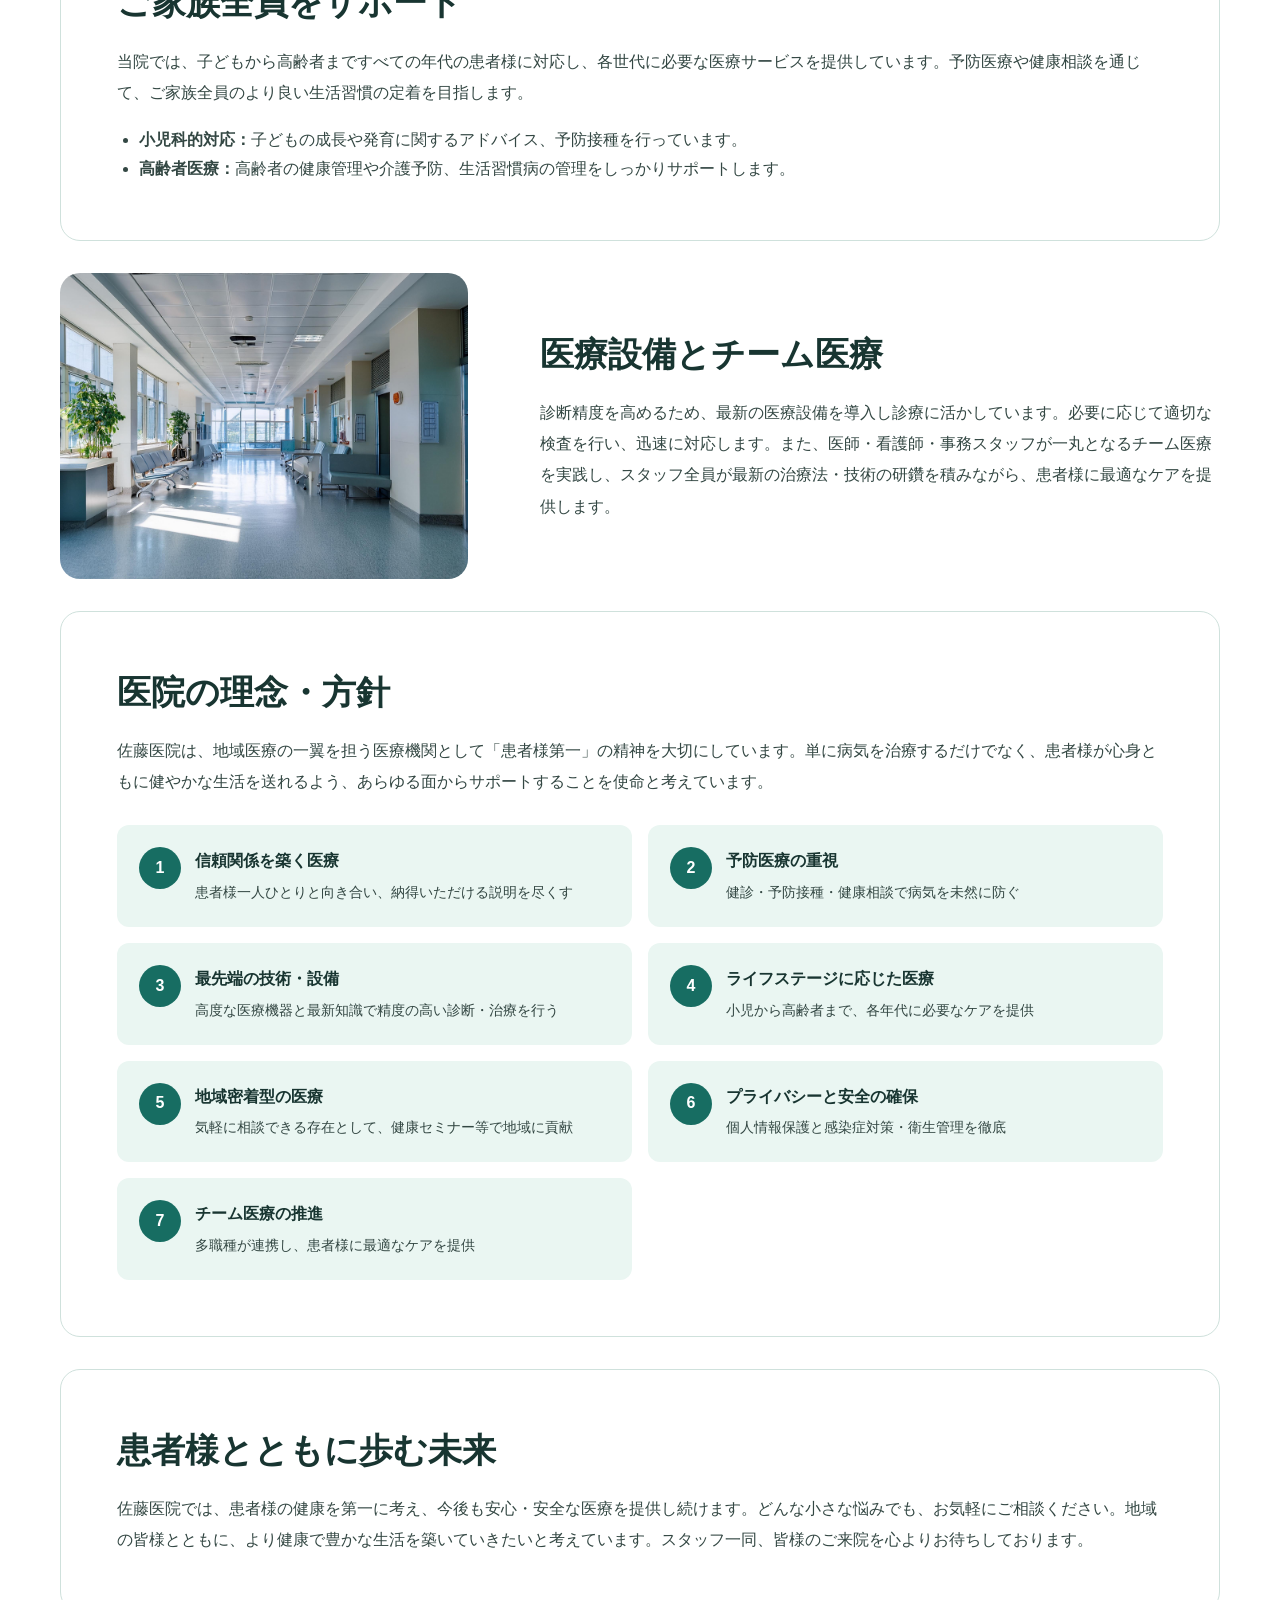
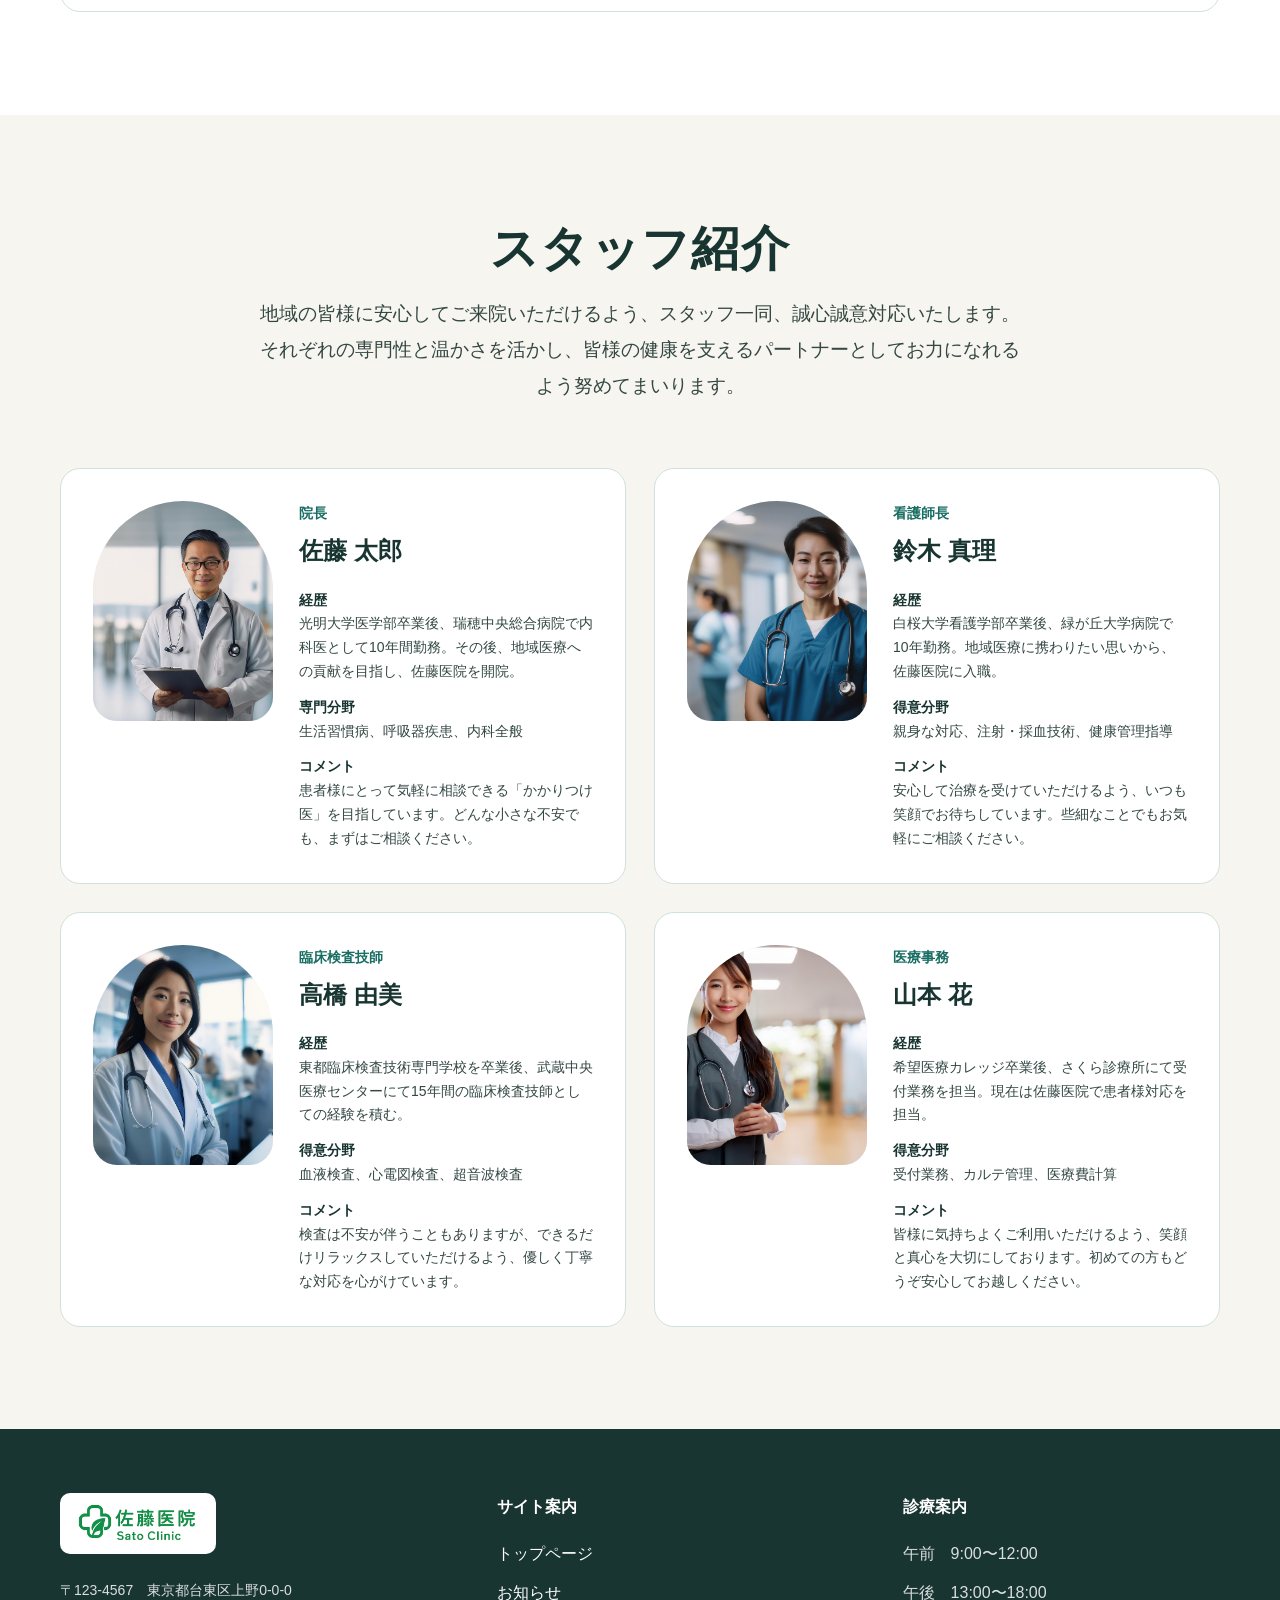
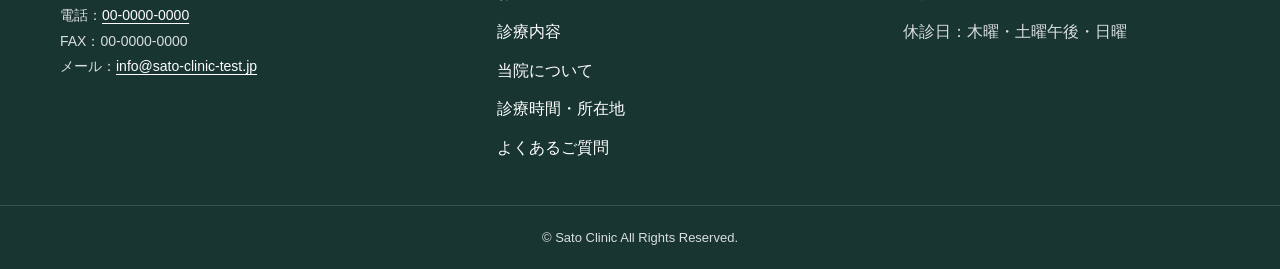
==== commit 9602ee9e: "Refactor navigation and news display logic; update medical and news pages for improved accessibility" ====
--- a/about.html
+++ b/about.html
@@ -5,116 +5,81 @@
     <meta name="viewport" content="width=device-width, initial-scale=1.0" />
     <meta name="description" content="佐藤医院の概要、診療方針、理念、スタッフをご紹介します。" />
     <title>当院について | 佐藤医院</title>
+    <link rel="icon" href="./img/Logo/logo.png" />
     <link rel="stylesheet" href="./css/style.css" />
   </head>
-  <body class="subpage">
+  <body>
     <a class="skip-link" href="#main-content">本文へ移動</a>
-    <header class="site-header subpage-header">
-      <div class="header-inner">
-        <a class="site-logo" href="./index.html" aria-label="佐藤医院 トップページ"><img src="./img/Logo/logo.png" alt="佐藤医院 Sato Clinic" /></a>
-        <button class="nav-toggle" type="button" aria-expanded="false" aria-controls="global-nav" aria-label="メニューを開く"><span></span><span></span><span></span></button>
-        <nav class="global-nav" id="global-nav" aria-label="グローバルナビゲーション">
-          <ul>
-            <li><a href="./index.html#hours">診療時間</a></li>
-            <li><a href="./news.html">お知らせ</a></li>
-            <li><a href="./index.html#message">院長挨拶</a></li>
-            <li><a href="./medical.html">診療内容</a></li>
-            <li><a href="./about.html" aria-current="page">当院について</a></li>
-            <li><a href="./access.html">アクセス</a></li>
+    <header class="site-header"><div class="header-inner">
+      <a class="site-logo" href="./index.html" aria-label="佐藤医院 トップページ"><img src="./img/Logo/logo.png" alt="佐藤医院 Sato Clinic" /></a>
+      <button class="nav-toggle" type="button" aria-expanded="false" aria-controls="global-nav" aria-label="メニューを開く"><span></span><span></span><span></span></button>
+      <nav class="global-nav" id="global-nav" aria-label="グローバルナビゲーション"><ul><li><a href="./access.html#hours">診療時間</a></li><li><a href="./news.html">お知らせ</a></li><li><a href="./medical.html">診療内容</a></li><li><a href="./about.html" aria-current="page">当院について</a></li><li><a href="./access.html">所在地・アクセス</a></li></ul></nav>
+      <a class="header-contact" href="./faq.html">お問い合わせ・FAQ</a>
+    </div></header>
+
+    <main id="main-content">
+      <header class="page-hero"><div class="page-hero-inner">
+        <div class="page-hero-copy"><ol class="breadcrumbs" aria-label="パンくずリスト"><li><a href="./index.html">トップページ</a></li><li aria-current="page">当院について</li></ol><h1>当院について</h1></div>
+        <figure class="page-hero-image"><img src="./img/Hospital_Exterior/hospital_1.jpg" alt="佐藤医院の外観" /></figure>
+      </div></header>
+
+      <div class="page-content">
+        <div class="container content-stack">
+          <section class="about-feature">
+            <img src="./img/Hospital_Exterior/hospital_3.jpg" alt="佐藤医院の院内" />
+            <div class="content-card"><h2>当院について</h2><p>佐藤医院は、地域の皆様の健康を守り、より良い生活をサポートすることを使命としています。創立以来、私たちは「患者様一人ひとりに寄り添った診療」を大切にし、地域密着型の医療を提供してまいりました。今後も、皆様の健康維持と病気予防に貢献するため、より良い医療サービスを提供し続けることをお約束いたします。</p></div>
+          </section>
+
+          <section class="content-card"><h2>診療方針</h2><p>当院の診療方針は、「患者様の声に耳を傾け、共に歩む医療」です。内科を中心にさまざまな疾患へ対応し、症状を的確に診断して最適な治療を提供します。患者様との信頼関係を大切に、わかりやすく丁寧な説明を行い、納得いただける治療方針を一緒に考えます。病気の治療だけでなく、生活習慣の改善や予防についてもアドバイスし、患者様の健康管理を全力でサポートします。治療方法やお薬について不安があれば、遠慮なくお尋ねください。</p></section>
+
+          <section class="about-feature">
+            <img src="./img/Patient_Image/patient_1.jpg" alt="ご家族の診療" />
+            <div class="content-card"><h2>地域に根ざした医療</h2><p>佐藤医院は、地域の皆様の健康を守るために、長年にわたり地域医療を支えてきました。定期的な健康診断や健康相談も実施し、地域住民の皆様が健康な生活を送れるようサポートしています。病気の治療だけでなく予防の重要性も強く認識し、定期的な健診を通じた早期発見・早期治療に努めています。</p></div>
+          </section>
+
+          <section class="content-card"><h2>ご家族全員をサポート</h2><p>当院では、子どもから高齢者まですべての年代の患者様に対応し、各世代に必要な医療サービスを提供しています。予防医療や健康相談を通じて、ご家族全員のより良い生活習慣の定着を目指します。</p><ul><li><strong>小児科的対応：</strong>子どもの成長や発育に関するアドバイス、予防接種を行っています。</li><li><strong>高齢者医療：</strong>高齢者の健康管理や介護予防、生活習慣病の管理をしっかりサポートします。</li></ul></section>
+
+          <section class="about-feature">
+            <img src="./img/Hospital_Exterior/hospital_6.jpg" alt="佐藤医院の医療設備" />
+            <div class="content-card"><h2>医療設備とチーム医療</h2><p>診断精度を高めるため、最新の医療設備を導入し診療に活かしています。必要に応じて適切な検査を行い、迅速に対応します。また、医師・看護師・事務スタッフが一丸となるチーム医療を実践し、スタッフ全員が最新の治療法・技術の研鑽を積みながら、患者様に最適なケアを提供します。</p></div>
+          </section>
+
+          <section class="content-card">
+            <h2>医院の理念・方針</h2>
+            <p>佐藤医院は、地域医療の一翼を担う医療機関として「患者様第一」の精神を大切にしています。単に病気を治療するだけでなく、患者様が心身ともに健やかな生活を送れるよう、あらゆる面からサポートすることを使命と考えています。</p>
+            <ol class="policy-grid">
+              <li><span class="policy-number">1</span><div><strong>信頼関係を築く医療</strong><p>患者様一人ひとりと向き合い、納得いただける説明を尽くす</p></div></li>
+              <li><span class="policy-number">2</span><div><strong>予防医療の重視</strong><p>健診・予防接種・健康相談で病気を未然に防ぐ</p></div></li>
+              <li><span class="policy-number">3</span><div><strong>最先端の技術・設備</strong><p>高度な医療機器と最新知識で精度の高い診断・治療を行う</p></div></li>
+              <li><span class="policy-number">4</span><div><strong>ライフステージに応じた医療</strong><p>小児から高齢者まで、各年代に必要なケアを提供</p></div></li>
+              <li><span class="policy-number">5</span><div><strong>地域密着型の医療</strong><p>気軽に相談できる存在として、健康セミナー等で地域に貢献</p></div></li>
+              <li><span class="policy-number">6</span><div><strong>プライバシーと安全の確保</strong><p>個人情報保護と感染症対策・衛生管理を徹底</p></div></li>
+              <li><span class="policy-number">7</span><div><strong>チーム医療の推進</strong><p>多職種が連携し、患者様に最適なケアを提供</p></div></li>
+            </ol>
+          </section>
+
+          <section class="content-card"><h2>患者様とともに歩む未来</h2><p>佐藤医院では、患者様の健康を第一に考え、今後も安心・安全な医療を提供し続けます。どんな小さな悩みでも、お気軽にご相談ください。地域の皆様とともに、より健康で豊かな生活を築いていきたいと考えています。スタッフ一同、皆様のご来院を心よりお待ちしております。</p></section>
+        </div>
+      </div>
+
+      <section class="section section--sand" aria-labelledby="staff-title">
+        <div class="container">
+          <header class="section-heading section-heading--center"><h2 id="staff-title">スタッフ紹介</h2><p class="section-lead">地域の皆様に安心してご来院いただけるよう、スタッフ一同、誠心誠意対応いたします。それぞれの専門性と温かさを活かし、皆様の健康を支えるパートナーとしてお力になれるよう努めてまいります。</p></header>
+          <ul class="staff-grid">
+            <li class="staff-card"><figure class="staff-photo" style="--staff-focus: 72% center"><img src="./img/Doctor_Image/sato_taro.jpg" alt="院長 佐藤太郎" /></figure><div><p class="staff-role">院長</p><h3>佐藤 太郎</h3><dl><dt>経歴</dt><dd>光明大学医学部卒業後、瑞穂中央総合病院で内科医として10年間勤務。その後、地域医療への貢献を目指し、佐藤医院を開院。</dd><dt>専門分野</dt><dd>生活習慣病、呼吸器疾患、内科全般</dd><dt>コメント</dt><dd>患者様にとって気軽に相談できる「かかりつけ医」を目指しています。どんな小さな不安でも、まずはご相談ください。</dd></dl></div></li>
+            <li class="staff-card"><figure class="staff-photo" style="--staff-focus: 72% center"><img src="./img/Doctor_Image/suzuki_mari.jpg" alt="看護師長 鈴木真理" /></figure><div><p class="staff-role">看護師長</p><h3>鈴木 真理</h3><dl><dt>経歴</dt><dd>白桜大学看護学部卒業後、緑が丘大学病院で10年勤務。地域医療に携わりたい思いから、佐藤医院に入職。</dd><dt>得意分野</dt><dd>親身な対応、注射・採血技術、健康管理指導</dd><dt>コメント</dt><dd>安心して治療を受けていただけるよう、いつも笑顔でお待ちしています。些細なことでもお気軽にご相談ください。</dd></dl></div></li>
+            <li class="staff-card"><figure class="staff-photo" style="--staff-focus: 57% center"><img src="./img/Doctor_Image/takahashi_yumi.jpg" alt="臨床検査技師 高橋由美" /></figure><div><p class="staff-role">臨床検査技師</p><h3>高橋 由美</h3><dl><dt>経歴</dt><dd>東都臨床検査技術専門学校を卒業後、武蔵中央医療センターにて15年間の臨床検査技師としての経験を積む。</dd><dt>得意分野</dt><dd>血液検査、心電図検査、超音波検査</dd><dt>コメント</dt><dd>検査は不安が伴うこともありますが、できるだけリラックスしていただけるよう、優しく丁寧な対応を心がけています。</dd></dl></div></li>
+            <li class="staff-card"><figure class="staff-photo" style="--staff-focus: 25% center"><img src="./img/Doctor_Image/yamamoto_hana.jpg" alt="医療事務 山本花" /></figure><div><p class="staff-role">医療事務</p><h3>山本 花</h3><dl><dt>経歴</dt><dd>希望医療カレッジ卒業後、さくら診療所にて受付業務を担当。現在は佐藤医院で患者様対応を担当。</dd><dt>得意分野</dt><dd>受付業務、カルテ管理、医療費計算</dd><dt>コメント</dt><dd>皆様に気持ちよくご利用いただけるよう、笑顔と真心を大切にしております。初めての方もどうぞ安心してお越しください。</dd></dl></div></li>
           </ul>
-        </nav>
-        <a class="header-contact" href="./faq.html">お問い合わせ</a>
-      </div>
-    </header>
-    <main id="main-content">
-      <header class="page-hero"><h1>当院について</h1><p>about-clinic</p></header>
-      <div class="page-content">
-        <section class="feature-section">
-          <img src="./img/Hospital_Exterior/hospital_3.jpg" alt="佐藤医院の院内" />
-          <div>
-            <h2>当院について</h2>
-            <p>佐藤医院は、地域の皆様の健康を守り、より良い生活をサポートすることを使命としています。創立以来、私たちは「患者様一人ひとりに寄り添った診療」を大切にし、地域密着型の医療を提供してまいりました。今後も、皆様の健康維持と病気予防に貢献するため、より良い医療サービスを提供し続けることをお約束いたします。</p>
-          </div>
-        </section>
+        </div>
+      </section>
+    </main>
 
-        <section class="text-section">
-          <h2>診療方針</h2>
-          <p>当院の診療方針は、「患者様の声に耳を傾け、共に歩む医療」です。内科を中心にさまざまな疾患へ対応し、症状を的確に診断して最適な治療を提供します。患者様との信頼関係を大切に、わかりやすく丁寧な説明を行い、納得いただける治療方針を一緒に考えます。病気の治療だけでなく、生活習慣の改善や予防についてもアドバイスし、患者様の健康管理を全力でサポートします。治療方法やお薬について不安があれば、遠慮なくお尋ねください。</p>
-        </section>
-
-        <section class="text-section">
-          <h2>地域に根ざした医療</h2>
-          <p>佐藤医院は、地域の皆様の健康を守るために、長年にわたり地域医療を支えてきました。定期的な健康診断や健康相談も実施し、地域住民の皆様が健康な生活を送れるようサポートしています。病気の治療だけでなく予防の重要性も強く認識し、定期的な健診を通じた早期発見・早期治療に努めています。</p>
-        </section>
-
-        <section class="text-section">
-          <h2>ご家族全員をサポート</h2>
-          <p>当院では、子どもから高齢者まですべての年代の患者様に対応し、各世代に必要な医療サービスを提供しています。予防医療や健康相談を通じて、ご家族全員のより良い生活習慣の定着を目指します。</p>
-          <ul class="detail-list">
-            <li><strong>小児科的対応</strong>：子どもの成長や発育に関するアドバイス、予防接種を行っています。</li>
-            <li><strong>高齢者医療</strong>：高齢者の健康管理や介護予防、生活習慣病の管理をしっかりサポートします。</li>
-          </ul>
-        </section>
-
-        <section class="text-section">
-          <h2>医療設備とチーム医療</h2>
-          <p>診断精度を高めるため、最新の医療設備を導入し診療に活かしています。必要に応じて適切な検査を行い、迅速に対応します。また、医師・看護師・事務スタッフが一丸となるチーム医療を実践し、スタッフ全員が最新の治療法・技術の研鑽を積みながら、患者様に最適なケアを提供します。</p>
-        </section>
-
-        <ul class="detail-gallery">
-          <li><img src="./img/Hospital_Exterior/hospital_6.jpg" alt="佐藤医院の待合スペース" /></li>
-          <li><img src="./img/Hospital_Exterior/hospital_7.jpg" alt="佐藤医院の病室" /></li>
-          <li><img src="./img/Hospital_Exterior/hospital_8.jpg" alt="佐藤医院の診療スペース" /></li>
-        </ul>
-
-        <section class="text-section">
-          <h2>医院の理念・方針</h2>
-          <p>佐藤医院は、地域医療の一翼を担う医療機関として「患者様第一」の精神を大切にしています。単に病気を治療するだけでなく、患者様が心身ともに健やかな生活を送れるよう、あらゆる面からサポートすることを使命と考えています。</p>
-          <div class="policy-grid">
-            <div><strong>信頼関係を築く医療</strong><span>患者様一人ひとりと向き合い、納得いただける説明を尽くす</span></div>
-            <div><strong>予防医療の重視</strong><span>健診・予防接種・健康相談で病気を未然に防ぐ</span></div>
-            <div><strong>最先端の技術・設備</strong><span>高度な医療機器と最新知識で精度の高い診断・治療を行う</span></div>
-            <div><strong>ライフステージに応じた医療</strong><span>小児から高齢者まで、各年代に必要なケアを提供</span></div>
-            <div><strong>地域密着型の医療</strong><span>気軽に相談できる存在として、健康セミナー等で地域に貢献</span></div>
-            <div><strong>プライバシーと安全の確保</strong><span>個人情報保護と感染症対策・衛生管理を徹底</span></div>
-            <div><strong>チーム医療の推進</strong><span>多職種が連携し、患者様に最適なケアを提供</span></div>
-          </div>
-        </section>
-
-        <section class="text-section">
-          <h2>患者様とともに歩む未来</h2>
-          <p>佐藤医院では、患者様の健康を第一に考え、今後も安心・安全な医療を提供し続けます。どんな小さな悩みでも、お気軽にご相談ください。地域の皆様とともに、より健康で豊かな生活を築いていきたいと考えています。スタッフ一同、皆様のご来院を心よりお待ちしております。</p>
-        </section>
-
-        <section class="text-section about-staff">
-          <h2>スタッフ紹介</h2>
-          <p>地域の皆様に安心してご来院いただけるよう、スタッフ一同、誠心誠意対応いたします。それぞれの専門性と温かさを活かし、皆様の健康を支えるパートナーとしてお力になれるよう努めてまいります。</p>
-          <ul class="staff-list">
-            <li>
-              <span class="staff-photo"><img src="./img/Doctor_Image/sato_taro.jpg" alt="院長 佐藤太郎" /></span>
-              <p class="staff-position">院長</p><h3>佐藤 太郎</h3>
-              <dl><dt>経歴：</dt><dd>光明大学医学部卒業後、瑞穂中央総合病院で内科医として10年間勤務。その後、地域医療への貢献を目指し、佐藤医院を開院。</dd><dt>専門分野：</dt><dd>生活習慣病、呼吸器疾患、内科全般</dd><dt>コメント：</dt><dd>患者様にとって気軽に相談できる「かかりつけ医」を目指しています。どんな小さな不安でも、まずはご相談ください。</dd></dl>
-            </li>
-            <li>
-              <span class="staff-photo"><img src="./img/Doctor_Image/suzuki_mari.jpg" alt="看護師長 鈴木真理" /></span>
-              <p class="staff-position">看護師長</p><h3>鈴木 真理</h3>
-              <dl><dt>経歴：</dt><dd>白桜大学看護学部卒業後、緑が丘大学病院で10年勤務。地域医療に携わりたい思いから、佐藤医院に入職。</dd><dt>得意分野：</dt><dd>親身な対応、注射・採血技術、健康管理指導</dd><dt>コメント：</dt><dd>安心して治療を受けていただけるよう、いつも笑顔でお待ちしています。些細なことでもお気軽にご相談ください。</dd></dl>
-            </li>
-            <li>
-              <span class="staff-photo"><img src="./img/Doctor_Image/takahashi_yumi.jpg" alt="臨床検査技師 高橋由美" /></span>
-              <p class="staff-position">臨床検査技師</p><h3>高橋 由美</h3>
-              <dl><dt>経歴：</dt><dd>東都臨床検査技術専門学校を卒業後、武蔵中央医療センターにて15年間の臨床検査技師としての経験を積む。</dd><dt>得意分野：</dt><dd>血液検査、心電図検査、超音波検査</dd><dt>コメント：</dt><dd>検査は不安が伴うこともありますが、できるだけリラックスしていただけるよう、優しく丁寧な対応を心がけています。</dd></dl>
-            </li>
-            <li>
-              <span class="staff-photo"><img src="./img/Doctor_Image/yamamoto_hana.jpg" alt="医療事務 山本花" /></span>
-              <p class="staff-position">医療事務</p><h3>山本 花</h3>
-              <dl><dt>経歴：</dt><dd>希望医療カレッジ卒業後、さくら診療所にて受付業務を担当。現在は佐藤医院で患者様対応を担当。</dd><dt>得意分野：</dt><dd>受付業務、カルテ管理、医療費計算</dd><dt>コメント：</dt><dd>皆様に気持ちよくご利用いただけるよう、笑顔と真心を大切にしております。初めての方もどうぞ安心してお越しください。</dd></dl>
-            </li>
-          </ul>
-        </section>
-      </div>
-    </main>
-    <footer class="site-footer compact-footer"><div class="footer-inner"><div class="footer-logo"><img src="./img/Logo/logo.png" alt="佐藤医院 Sato Clinic" /></div><address class="footer-contact"><ul><li>電話番号：<a href="tel:0000000000">00-0000-0000</a></li><li>FAX：00-0000-0000</li><li>メール：<a href="mailto:info@sato-clinic-test.jp">info@sato-clinic-test.jp</a></li></ul></address><nav class="footer-nav" aria-label="フッターナビゲーション"><ul><li><a href="./news.html">お知らせ</a></li><li><a href="./medical.html">診療内容</a></li><li><a href="./access.html">アクセス</a></li><li><a href="./faq.html">よくあるご質問</a></li></ul></nav><p class="copyright">&copy; Sato Clinic All Rights Reserved.</p></div></footer>
+    <footer class="site-footer"><div class="container footer-main">
+      <div class="footer-brand"><img class="footer-logo" src="./img/Logo/logo.png" alt="佐藤医院 Sato Clinic" /><address class="footer-contact">〒123-4567　東京都台東区上野0-0-0<br />電話：<a href="tel:0000000000">00-0000-0000</a><br />FAX：00-0000-0000<br />メール：<a href="mailto:info@sato-clinic-test.jp">info@sato-clinic-test.jp</a></address></div>
+      <nav class="footer-nav" aria-label="フッターナビゲーション"><h2>サイト案内</h2><ul><li><a href="./index.html">トップページ</a></li><li><a href="./news.html">お知らせ</a></li><li><a href="./medical.html">診療内容</a></li><li><a href="./about.html">当院について</a></li><li><a href="./access.html">診療時間・所在地</a></li><li><a href="./faq.html">よくあるご質問</a></li></ul></nav>
+      <div class="footer-info"><h2>診療案内</h2><ul><li>午前　9:00〜12:00</li><li>午後　13:00〜18:00</li><li>休診日：木曜・土曜午後・日曜</li></ul></div>
+    </div><p class="footer-bottom">&copy; Sato Clinic All Rights Reserved.</p></footer>
     <script src="./js/main.js"></script>
   </body>
 </html>
--- a/css/style.css
+++ b/css/style.css
@@ -1,6 +1,24 @@
-@import url("https://fonts.googleapis.com/css2?family=Noto+Sans+JP:wght@400;500;700;800;900&display=swap");
-
-/* リセットCSS・共通設定 */
+:root {
+  --color-ink: #183531;
+  --color-text: #334743;
+  --color-muted: #5c706c;
+  --color-green: #176d62;
+  --color-green-dark: #0d564e;
+  --color-blue: #226d88;
+  --color-mint: #eaf6f2;
+  --color-mint-deep: #d8eee8;
+  --color-sky: #edf6f8;
+  --color-sand: #f7f5ef;
+  --color-white: #ffffff;
+  --color-line: #cfe1dc;
+  --shadow-soft: 0 18px 50px rgba(24, 53, 49, 0.1);
+  --content: 1160px;
+  --content-narrow: 880px;
+  --radius-lg: 32px;
+  --radius-md: 20px;
+  --radius-sm: 12px;
+}
+
 *,
 *::before,
 *::after {
@@ -9,6 +27,7 @@
 
 html {
   scroll-behavior: smooth;
+  scroll-padding-top: 100px;
 }
 
 body,
@@ -17,1343 +36,1239 @@
 h3,
 p,
 ul,
-li,
+ol,
 dl,
-dt,
-dd {
+dd,
+figure,
+blockquote {
   margin: 0;
+}
+
+ul,
+ol {
   padding: 0;
 }
 
-ul {
-  list-style: none;
+body {
+  min-width: 0;
+  background: var(--color-white);
+  color: var(--color-text);
+  font-family: "Noto Sans JP", "Yu Gothic", YuGothic, "Hiragino Kaku Gothic ProN", Meiryo, sans-serif;
+  font-size: 16px;
+  font-weight: 400;
+  line-height: 1.8;
+  overflow-wrap: anywhere;
+}
+
+body.nav-open {
+  overflow: hidden;
 }
 
 img {
   display: block;
   max-width: 100%;
+  height: auto;
 }
 
 a {
-  color: inherit;
-  text-decoration: none;
+  color: var(--color-green-dark);
+  text-decoration-thickness: 1px;
+  text-underline-offset: 0.2em;
+}
+
+button,
+a {
+  -webkit-tap-highlight-color: transparent;
+}
+
+button,
+input,
+textarea,
+select {
+  font: inherit;
 }
 
 address {
   font-style: normal;
 }
 
-table {
-  border-collapse: separate;
-  border-spacing: 0;
-}
-
-/* CSS変数 */
-:root {
-  --color-main: #2f8f83;
-  --color-main-dark: #278478;
-  --color-main-text: #24776d;
-  --color-accent: #46aac8;
-  --color-accent-text: #227795;
-  --color-text: #333333;
-  --color-muted: #656565;
-  --color-line: #dce8e7;
-  --color-bg: #ffffff;
-  --color-bg-mint: #eaf6f3;
-  --color-bg-soft: #f5f7f7;
-  --content-width: 1180px;
-  --content-narrow: 860px;
-}
-
-/* ベーススタイル */
-body {
-  min-width: 0;
-  background: var(--color-bg);
-  color: var(--color-text);
-  font-family: "Noto Sans JP", "Yu Gothic", YuGothic, "Hiragino Kaku Gothic ProN", Meiryo, sans-serif;
-  font-size: 16px;
-  font-weight: 500;
-  line-height: 1.65;
-  letter-spacing: 0;
-}
-
-/* 共通レイアウト */
-.section-inner {
-  width: min(var(--content-width), calc(100% - 48px));
-  margin: 0 auto;
-}
-
-.section-inner-narrow {
-  width: min(var(--content-narrow), calc(100% - 48px));
-}
-
-.section-white {
-  background: #ffffff;
-}
-
-.section-mint {
-  background: var(--color-bg-mint);
-}
-
-.section-soft {
-  background: var(--color-bg-soft);
-}
-
-.section-heading {
-  text-align: center;
-}
-
-.section-heading h2 {
-  color: #333333;
-  font-size: 32px;
-  font-weight: 900;
-  line-height: 1.2;
-}
-
-.section-heading p {
-  margin-top: 8px;
-  color: var(--color-main-text);
-  font-size: 14px;
-  font-weight: 800;
-  line-height: 1;
-}
-
-/* ヘッダー */
-.site-header {
-  position: absolute;
-  z-index: 10;
-  top: 0;
-  left: 0;
-  width: 100%;
-  height: 88px;
-}
-
-.header-inner {
-  display: flex;
-  align-items: center;
-  width: min(var(--content-width), calc(100% - 48px));
-  height: 100%;
-  margin: 0 auto;
-}
-
-.site-logo {
-  display: block;
-  flex: 0 0 143px;
-  width: 143px;
-  margin-right: 72px;
-}
-
-.site-logo img {
-  width: 143px;
-  height: auto;
-}
-
-.global-nav {
-  flex: 1;
-  min-width: 0;
-}
-
-.global-nav ul {
-  display: flex;
-  align-items: center;
-  justify-content: space-between;
-  gap: 24px;
-}
-
-.global-nav a {
-  color: #333333;
-  font-size: 15px;
-  font-weight: 500;
-  line-height: 1;
-  white-space: nowrap;
-  -webkit-text-stroke: 2px #ffffff;
-  paint-order: stroke fill;
-}
-
-.nav-toggle {
-  display: none;
-}
-
-.header-contact {
-  display: inline-flex;
-  flex: 0 0 168px;
-  align-items: center;
-  justify-content: center;
-  width: 168px;
-  height: 48px;
-  margin-left: 72px;
-  border-radius: 999px;
-  background: var(--color-main-text);
-  color: #ffffff;
-  font-size: 19px;
-  font-weight: 900;
-  line-height: 1;
-}
-
-/* ファーストビュー */
-.hero {
-  position: relative;
-  height: 620px;
-  background:
-    linear-gradient(
-      180deg,
-      rgba(255, 255, 255, 0.64) 0%,
-      rgba(255, 255, 255, 0.64) 10%,
-      rgba(255, 255, 255, 0) 30%
-    ),
-    linear-gradient(
-      90deg,
-      rgba(0, 0, 0, 0.16) 0%,
-      rgba(0, 0, 0, 0) 40%
-    ),
-    url("../img/Doctor_Image/firstView.jpg") center top / cover no-repeat;
-}
-
-.hero-copy {
-  position: absolute;
-  top: 274px;
-  left: 50%;
-  width: min(var(--content-width), calc(100% - 48px));
-  transform: translateX(-50%);
-}
-
-.hero h1 {
-  margin-left: -50px;
-  color: var(--color-accent);
-  font-size: 64px;
-  font-weight: 900;
-  line-height: 1.45;
-  -webkit-text-stroke: 4px rgba(255, 255, 255, 0.9);
-  paint-order: stroke fill;
-}
-
-/* 各セクション */
-.hours {
-  padding: 96px 0 94px;
-}
-
-.hours-table {
-  overflow: hidden;
-  width: 860px;
-  margin-top: 50px;
-  border: 2px solid var(--color-line);
-  border-radius: 16px;
-  color: #222222;
-  font-size: 19px;
-  font-weight: 700;
-}
-
-.hours-table th,
-.hours-table td {
-  width: 100px;
-  height: 56px;
-  border-right: 2px solid var(--color-line);
-  border-bottom: 2px solid var(--color-line);
-  text-align: center;
-  vertical-align: middle;
-}
-
-.hours-table thead th {
-  background: var(--color-bg-mint);
-  font-weight: 900;
-}
-
-.hours-table th:first-child {
-  width: 160px;
-}
-
-.hours-table tbody th {
-  background: #ffffff;
-  font-size: 16px;
-  font-weight: 500;
-}
-
-.hours-table tr:last-child th,
-.hours-table tr:last-child td {
-  border-bottom: 0;
-}
-
-.hours-table th:last-child,
-.hours-table td:last-child {
-  border-right: 0;
-}
-
-.hours-note {
-  width: 860px;
-  max-width: 100%;
-  margin-top: 48px;
-  padding: 24px 22px 22px;
-  border-radius: 6px;
-  background: #f5f7f7;
-  color: #5c5c5c;
-  font-size: 15px;
-  font-weight: 500;
-  line-height: 1.75;
-}
-
-.hours-note li {
-  padding-left: 1em;
-  text-indent: -1em;
-}
-
-.hours-note li::before {
-  content: "・";
-}
-
-.photo-band {
-  padding: 88px 0;
-  background: var(--color-bg-soft);
-}
-
-.photo-list {
-  display: grid;
-  grid-template-columns: repeat(3, 1fr);
-  gap: 32px;
-}
-
-.photo-list img {
-  width: 372px;
-  height: 240px;
-  border-radius: 12px;
-  object-fit: cover;
-}
-
-.news {
-  padding: 96px 0 79px;
-}
-
-.news-layout {
-  display: grid;
-  grid-template-columns: 420px 1fr;
-  gap: 68px;
-  align-items: start;
-  margin-top: 63px;
-}
-
-.news-image img {
-  width: 420px;
-  height: 300px;
-  border-radius: 12px;
-  object-fit: cover;
-}
-
-.news-image {
-  margin-top: 14px;
-}
-
-.news-list {
-  padding-top: 4px;
-}
-
-.news-list li {
-  display: grid;
-  grid-template-columns: 126px 1fr;
-  align-items: center;
-  height: 64px;
-  border-bottom: 1px solid var(--color-line);
-  color: #333333;
-  font-size: 16px;
-  font-weight: 700;
-}
-
-.news-list time {
-  color: var(--color-main-text);
-  font-size: 14px;
-  font-weight: 700;
-}
-
-.message {
-  padding: 60px 0 96px;
-}
-
-.section-inner-message {
-  width: 1110px;
-}
-
-.message-layout {
-  display: grid;
-  grid-template-columns: 385px 585px;
-  gap: 140px;
-  align-items: start;
-  margin-top: 87px;
-}
-
-.message-image img {
-  width: 385px;
-  height: 466px;
-  object-fit: cover;
-  object-position: 79% center;
-}
-
-.message-text {
-  max-width: 585px;
-  padding-top: 16px;
-  color: #4a4a4a;
-  font-size: 16px;
-  font-weight: 400;
-  line-height: 1.58;
-}
-
-.message-text p + p {
-  margin-top: 18px;
-}
-
-.message-text .signature {
-  margin-top: 24px;
-  text-align: right;
-}
-
-.medical {
-  padding: 96px 0 96px;
-}
-
-.medical-lead {
-  margin-top: 58px;
-  color: var(--color-accent-text);
-  font-size: 25px;
-  font-weight: 900;
-  line-height: 1.35;
-  text-align: center;
-}
-
-.medical-cards {
-  display: grid;
-  grid-template-columns: repeat(4, 240px);
-  gap: 70px;
-  margin-top: 51px;
-}
-
-.medical-cards li {
-  overflow: hidden;
-  height: 504px;
-  border: 1px solid var(--color-line);
-  border-radius: 12px;
-  background: #ffffff;
-}
-
-.medical-cards img {
-  width: 100%;
-  height: 160px;
-  object-fit: cover;
-}
-
-.medical-card-body {
-  padding: 32px 24px 24px;
-}
-
-.medical-card-body h3 {
-  color: #333333;
-  font-size: 19px;
-  font-weight: 700;
-  line-height: 1.35;
-}
-
-.medical-card-body p {
-  margin-top: 32px;
-  color: #4a4a4a;
-  font-size: 15px;
-  font-weight: 400;
-  line-height: 1.55;
-}
-
-.about {
-  padding: 96px 0 97px;
-}
-
-.about-layout {
-  display: grid;
-  grid-template-columns: 520px 1fr;
-  gap: 66px;
-  align-items: center;
-  margin-top: 51px;
-}
-
-.about-main-image img {
-  width: 520px;
-  height: 340px;
-  border-radius: 12px;
-  object-fit: cover;
-}
-
-.about-text {
-  padding: 8px 40px 0 0;
-}
-
-.about-text h3 {
-  color: #333333;
-  font-size: 26px;
-  font-weight: 900;
-  line-height: 1.35;
-}
-
-.about-text p {
-  margin-top: 26px;
-  color: #333333;
-  font-size: 16px;
-  font-weight: 700;
-  line-height: 1.5;
-}
-
-.clinic-gallery {
-  display: grid;
-  grid-template-columns: repeat(3, 371px);
-  gap: 33px;
-  margin-top: 48px;
-}
-
-.clinic-gallery img {
-  width: 371px;
-  height: 179px;
-  border-radius: 12px;
-  object-fit: cover;
-}
-
-.staff {
-  padding: 98px 0 116px;
-}
-
-.staff-list {
-  display: grid;
-  grid-template-columns: repeat(4, 230px);
-  gap: 63px;
-  margin-top: 77px;
-}
-
-.staff-list > li {
-  color: #333333;
-  font-size: 14px;
-  font-weight: 400;
-  line-height: 1.4;
-}
-
-.staff-photo {
-  display: block;
-  position: relative;
-  overflow: hidden;
-  width: 160px;
-  height: 160px;
-  margin: 0 auto;
-  border-radius: 50%;
-}
-
-.staff-photo img {
-  position: absolute;
-  display: block;
-  max-width: none;
-  object-fit: fill;
-}
-
-.staff-list li:nth-child(1) .staff-photo img {
-  top: -21.3482%;
-  left: -174.499%;
-  width: 336.1747%;
-  height: 192.0998%;
-}
-
-.staff-list li:nth-child(2) .staff-photo img {
-  top: -7.9167%;
-  left: -140.686%;
-  width: 265.4169%;
-  height: 151.6668%;
-}
-
-.staff-list li:nth-child(3) .staff-photo img {
-  top: -4.4897%;
-  left: -77.632%;
-  width: 252.1742%;
-  height: 144.0995%;
-}
-
-.staff-list li:nth-child(4) .staff-photo img {
-  top: 0.0599%;
-  left: -18.9213%;
-  width: 288.6455%;
-  height: 164.9403%;
-}
-
-.staff-position {
-  margin-top: 16px;
-  color: var(--color-main-text);
-  font-size: 13px;
-  font-weight: 400;
-  text-align: center;
-}
-
-.staff-list h3 {
-  margin-top: 12px;
-  font-size: 20px;
-  font-weight: 400;
-  text-align: center;
-}
-
-.staff-list dl {
-  margin-top: 18px;
-}
-
-.staff-list dt {
-  margin-top: 18px;
-  font-weight: 700;
-}
-
-.hours-table-scroll {
-  overflow-x: auto;
-  max-width: 100%;
-}
-
-.staff-list dt:first-child {
-  margin-top: 0;
-}
-
-.staff-list dd {
-  color: #454545;
-  line-height: 1.4;
-}
-
-/* 診療時間 */
-/* 診療時間固有のスタイルは .hours および .hours-table に記載 */
-
-/* アクセス */
-.access {
-  padding: 96px 0 98px;
-}
-
-.access-layout {
-  display: grid;
-  grid-template-columns: 560px 1fr;
-  gap: 64px;
-  align-items: center;
-  margin-top: 50px;
-}
-
-.map-image img {
-  width: 559px;
-  height: 359px;
-  border-radius: 12px;
-  object-fit: cover;
-  object-position: center bottom;
-}
-
-.map-image iframe {
-  display: block;
-  width: 559px;
-  height: 359px;
-  border: 0;
-  border-radius: 12px;
-}
-
-.access-card {
-  width: 553px;
-  min-height: 250px;
-  padding: 32px 32px 30px;
-  border-radius: 12px;
-  background: #ffffff;
-}
-
-.access-card h3 {
-  color: #333333;
-  font-size: 25px;
-  font-weight: 700;
-}
-
-.access-card p {
-  margin-top: 17px;
-  color: #4c4c4c;
-  font-size: 16px;
-  font-weight: 700;
-  line-height: 1.35;
-}
-
-.access-card strong {
-  color: #333333;
-  font-size: 20px;
-  font-weight: 500;
-}
-
-.map-button {
-  display: inline-flex;
-  align-items: center;
-  justify-content: center;
-  width: 270px;
-  height: 46px;
-  margin-top: 22px;
-  border-radius: 999px;
-  background: var(--color-main-text);
-  color: #ffffff;
-  font-size: 23px;
-  font-weight: 900;
-  line-height: 1;
-}
-
-/* フッター */
-.site-footer {
-  background: var(--color-main-text);
-  color: #ffffff;
-}
-
-.footer-inner {
-  display: grid;
-  grid-template-columns: 175px 320px 260px 1fr;
-  gap: 52px;
-  align-items: center;
-  width: min(var(--content-width), calc(100% - 48px));
-  height: 194px;
-  margin: 0 auto;
-}
-
-.footer-logo img {
-  width: min(175px, 100%);
-  height: auto;
-}
-
-.footer-contact {
-  color: #ffffff;
-  font-size: 14px;
-  font-weight: 400;
-  line-height: 1.65;
-}
-
-.footer-contact li {
-  padding-left: 1em;
-  text-indent: -1em;
-}
-
-.footer-contact li::before {
-  content: "・";
-}
-
-.footer-contact a,
-.contact-link,
-.access-contact .detail-list a:not(.primary-button) {
-  text-decoration: underline;
-  text-decoration-thickness: 1px;
-  text-underline-offset: 3px;
-}
-
-.footer-nav ul {
-  display: grid;
-  grid-template-columns: repeat(2, max-content);
-  justify-content: space-between;
-  column-gap: 32px;
-  row-gap: 2px;
-  color: #ffffff;
-  font-size: 14px;
-  font-weight: 500;
-  line-height: 1.6;
-}
-
-.footer-nav a {
-  white-space: nowrap;
-}
-
-.copyright {
-  align-self: end;
-  padding-bottom: 30px;
-  color: #ffffff;
-  font-size: 13px;
-  font-weight: 500;
-  text-align: right;
-  white-space: nowrap;
-}
-
-/* 共通インタラクション */
+:focus-visible {
+  outline: 3px solid #ee9f28;
+  outline-offset: 4px;
+}
+
 .skip-link {
   position: fixed;
   z-index: 1000;
   top: 12px;
   left: 12px;
   padding: 10px 16px;
-  border-radius: 6px;
-  background: #ffffff;
-  color: var(--color-main-dark);
-  font-weight: 700;
+  border-radius: 8px;
+  background: var(--color-ink);
+  color: var(--color-white);
   transform: translateY(-160%);
-  transition: transform 0.2s ease;
 }
 
 .skip-link:focus {
   transform: translateY(0);
 }
 
-a,
-button {
-  transition: color 0.2s ease, background-color 0.2s ease, opacity 0.2s ease,
-    transform 0.2s ease, box-shadow 0.2s ease;
-}
-
-.global-nav a:hover,
-.global-nav a[aria-current="page"],
-.footer-nav a:hover,
-.news-list a:hover {
-  color: var(--color-main-text);
-}
-
-.site-footer .footer-nav a:hover {
-  color: #ffffff;
-  text-decoration: underline;
-  text-underline-offset: 3px;
-}
-
-.header-contact:hover,
-.map-button:hover,
-.primary-button:hover,
-.section-more a:hover {
-  background: var(--color-main-dark);
-  box-shadow: 0 6px 18px rgba(39, 132, 120, 0.24);
-  transform: translateY(-2px);
-}
-
-a:focus-visible,
-button:focus-visible,
-.hours-table-scroll:focus-visible {
-  outline: 3px solid var(--color-accent-text);
-  outline-offset: 4px;
-}
-
-.section-more {
-  margin-top: 40px;
+.container,
+.container-narrow {
+  width: min(var(--content), calc(100% - 48px));
+  margin-inline: auto;
+}
+
+.container-narrow {
+  width: min(var(--content-narrow), calc(100% - 48px));
+}
+
+.section {
+  padding: clamp(72px, 8vw, 120px) 0;
+}
+
+.section--mint {
+  background: var(--color-mint);
+}
+
+.section--sky {
+  background: var(--color-sky);
+}
+
+.section--sand {
+  background: var(--color-sand);
+}
+
+.section-heading {
+  display: grid;
+  gap: 14px;
+  margin-bottom: clamp(36px, 5vw, 64px);
+}
+
+.section-heading--center {
+  justify-items: center;
   text-align: center;
 }
 
-.section-more-news {
-  margin-top: 24px;
-  text-align: center;
-}
-
-.section-more a,
-.primary-button {
+.section-number {
   display: inline-flex;
-  min-width: 250px;
-  min-height: 48px;
+  align-items: center;
+  gap: 10px;
+  color: var(--color-green);
+  font-size: 13px;
+  font-weight: 700;
+  letter-spacing: 0.12em;
+}
+
+.section-number::before {
+  width: 32px;
+  height: 1px;
+  background: currentColor;
+  content: "";
+}
+
+.section-heading--center .section-number::before {
+  display: none;
+}
+
+.section-heading h2 {
+  color: var(--color-ink);
+  font-size: clamp(30px, 4vw, 48px);
+  font-weight: 700;
+  letter-spacing: 0.03em;
+  line-height: 1.35;
+}
+
+.section-lead {
+  max-width: 760px;
+  color: var(--color-text);
+  font-size: clamp(16px, 2vw, 19px);
+  line-height: 1.9;
+}
+
+.button,
+.text-link {
+  display: inline-flex;
   align-items: center;
   justify-content: center;
-  padding: 10px 24px;
+  gap: 10px;
+  min-height: 50px;
+  border: 1px solid transparent;
   border-radius: 999px;
-  background: var(--color-main-text);
-  color: #ffffff;
-  font-size: 16px;
-  font-weight: 800;
-}
-
-/* 下層ページ */
-.subpage {
-  background: var(--color-bg-soft);
-}
-
-.subpage-header {
+  font-weight: 700;
+  line-height: 1.4;
+  text-decoration: none;
+}
+
+.button {
+  padding: 13px 24px;
+  background: var(--color-green);
+  color: var(--color-white);
+  box-shadow: 0 10px 24px rgba(23, 109, 98, 0.18);
+  transition: background-color 0.2s ease, transform 0.2s ease, box-shadow 0.2s ease;
+}
+
+.button:hover {
+  background: var(--color-green-dark);
+  box-shadow: 0 12px 28px rgba(13, 86, 78, 0.24);
+  transform: translateY(-2px);
+}
+
+.button--light {
+  border-color: rgba(23, 109, 98, 0.24);
+  background: var(--color-white);
+  color: var(--color-green-dark);
+  box-shadow: none;
+}
+
+.button--light:hover {
+  background: var(--color-mint);
+}
+
+.text-link {
+  min-height: 44px;
+  padding: 8px 0;
+  color: var(--color-green-dark);
+}
+
+.text-link::after {
+  content: "→";
+  transition: transform 0.2s ease;
+}
+
+.text-link:hover::after {
+  transform: translateX(4px);
+}
+
+/* Header */
+.site-header {
+  position: sticky;
+  z-index: 100;
+  top: 0;
+  border-bottom: 1px solid rgba(207, 225, 220, 0.9);
+  background: rgba(255, 255, 255, 0.96);
+  backdrop-filter: blur(14px);
+}
+
+.header-inner {
+  display: flex;
+  align-items: center;
+  gap: 28px;
+  width: min(var(--content), calc(100% - 48px));
+  min-height: 84px;
+  margin-inline: auto;
+}
+
+.site-logo {
+  flex: 0 0 auto;
+}
+
+.site-logo img {
+  width: 148px;
+}
+
+.global-nav {
+  min-width: 0;
+  margin-left: auto;
+}
+
+.global-nav ul {
+  display: flex;
+  align-items: center;
+  gap: clamp(14px, 2vw, 28px);
+  list-style: none;
+}
+
+.global-nav a {
   position: relative;
-  background: rgba(255, 255, 255, 0.98);
-  box-shadow: 0 1px 10px rgba(30, 70, 65, 0.08);
-}
-
-.page-hero {
-  padding: 72px 24px 68px;
-  background: var(--color-bg-mint);
+  display: inline-flex;
+  align-items: center;
+  min-height: 44px;
+  color: var(--color-ink);
+  font-size: 14px;
+  font-weight: 700;
+  text-decoration: none;
+  white-space: nowrap;
+}
+
+.global-nav a::after {
+  position: absolute;
+  right: 0;
+  bottom: 6px;
+  left: 0;
+  height: 2px;
+  background: var(--color-green);
+  content: "";
+  opacity: 0;
+  transform: scaleX(0.4);
+  transition: opacity 0.2s ease, transform 0.2s ease;
+}
+
+.global-nav a:hover::after,
+.global-nav a[aria-current="page"]::after {
+  opacity: 1;
+  transform: scaleX(1);
+}
+
+.header-contact {
+  flex: 0 0 auto;
+  min-height: 44px;
+  padding: 10px 18px;
+  border-radius: 999px;
+  background: var(--color-green);
+  color: var(--color-white);
+  font-size: 14px;
+  font-weight: 700;
+  text-decoration: none;
+}
+
+.nav-toggle {
+  display: none;
+  width: 48px;
+  height: 48px;
+  margin-left: auto;
+  padding: 0;
+  border: 0;
+  border-radius: 50%;
+  background: var(--color-mint);
+  color: var(--color-green-dark);
+  cursor: pointer;
+}
+
+.nav-toggle span {
+  display: block;
+  width: 22px;
+  height: 2px;
+  margin: 5px auto;
+  background: currentColor;
+  transition: transform 0.2s ease, opacity 0.2s ease;
+}
+
+.nav-toggle[aria-expanded="true"] span:nth-child(1) {
+  transform: translateY(7px) rotate(45deg);
+}
+
+.nav-toggle[aria-expanded="true"] span:nth-child(2) {
+  opacity: 0;
+}
+
+.nav-toggle[aria-expanded="true"] span:nth-child(3) {
+  transform: translateY(-7px) rotate(-45deg);
+}
+
+/* Hero */
+.hero {
+  overflow: hidden;
+  background: var(--color-mint);
+}
+
+.hero-inner {
+  display: grid;
+  grid-template-columns: minmax(0, 0.82fr) minmax(0, 1.18fr);
+  min-height: min(690px, calc(100vh - 84px));
+}
+
+.hero-copy {
+  display: flex;
+  flex-direction: column;
+  justify-content: center;
+  padding: clamp(64px, 8vw, 112px) clamp(32px, 7vw, 104px);
+}
+
+.hero-kicker {
+  color: var(--color-green-dark);
+  font-size: 15px;
+  font-weight: 700;
+  letter-spacing: 0.08em;
+}
+
+.hero h1 {
+  margin-top: 22px;
+  color: var(--color-ink);
+  font-size: clamp(48px, 7vw, 92px);
+  font-weight: 700;
+  letter-spacing: 0.04em;
+  line-height: 1.28;
+}
+
+.hero h1 span {
+  display: block;
+  color: var(--color-green);
+}
+
+.hero-actions {
+  display: flex;
+  flex-wrap: wrap;
+  gap: 12px;
+  margin-top: 38px;
+}
+
+.hero-image {
+  position: relative;
+  min-height: 560px;
+}
+
+.hero-image::before {
+  position: absolute;
+  z-index: 1;
+  inset: 0;
+  background: linear-gradient(90deg, rgba(234, 246, 242, 0.4), transparent 25%);
+  content: "";
+  pointer-events: none;
+}
+
+.hero-image img {
+  width: 100%;
+  height: 100%;
+  object-fit: cover;
+  object-position: 58% center;
+}
+
+.visit-summary {
+  position: relative;
+  z-index: 2;
+  margin-top: -42px;
+}
+
+.visit-summary ul {
+  display: grid;
+  grid-template-columns: repeat(3, minmax(0, 1fr));
+  overflow: hidden;
+  border: 1px solid var(--color-line);
+  border-radius: var(--radius-md);
+  background: var(--color-white);
+  box-shadow: var(--shadow-soft);
+  list-style: none;
+}
+
+.visit-summary li {
+  display: grid;
+  gap: 4px;
+  padding: 24px clamp(18px, 3vw, 36px);
+}
+
+.visit-summary li + li {
+  border-left: 1px solid var(--color-line);
+}
+
+.visit-summary strong {
+  color: var(--color-green-dark);
+  font-size: 14px;
+}
+
+.visit-summary span,
+.visit-summary a {
+  color: var(--color-ink);
+  font-size: clamp(16px, 2vw, 20px);
+  font-weight: 700;
+}
+
+/* Hours */
+.hours-layout {
+  display: grid;
+  grid-template-columns: minmax(0, 1.5fr) minmax(260px, 0.5fr);
+  gap: clamp(24px, 5vw, 56px);
+  align-items: start;
+}
+
+.table-scroll {
+  max-width: 100%;
+  overflow-x: auto;
+  border: 1px solid var(--color-line);
+  border-radius: var(--radius-md);
+  background: var(--color-white);
+  -webkit-overflow-scrolling: touch;
+}
+
+.hours-table {
+  width: 100%;
+  min-width: 720px;
+  border-collapse: collapse;
   text-align: center;
 }
 
-.page-hero h1 {
-  font-size: 36px;
-  font-weight: 900;
-  line-height: 1.25;
-}
-
-.page-hero p {
-  margin-top: 8px;
-  color: var(--color-main-text);
-  font-size: 14px;
-  font-weight: 800;
-}
-
-.page-content {
-  width: min(960px, calc(100% - 48px));
-  margin: 0 auto;
-  padding: 80px 0 104px;
-}
-
-.page-lead {
-  margin-bottom: 52px;
-  color: var(--color-accent-text);
-  font-size: 22px;
-  font-weight: 800;
-  line-height: 1.6;
-  text-align: center;
-}
-
-.news-archive,
-.news-article,
-.text-section,
-.contact-panel,
-.detail-section {
-  padding: 40px;
-  border-radius: 12px;
-  background: #ffffff;
-}
-
+.hours-table th,
+.hours-table td {
+  height: 62px;
+  padding: 10px 12px;
+  border-right: 1px solid var(--color-line);
+  border-bottom: 1px solid var(--color-line);
+}
+
+.hours-table tr:last-child > * {
+  border-bottom: 0;
+}
+
+.hours-table tr > *:last-child {
+  border-right: 0;
+}
+
+.hours-table thead th {
+  background: var(--color-mint-deep);
+  color: var(--color-ink);
+  font-size: 15px;
+}
+
+.hours-table tbody th {
+  background: #f8fbfa;
+  color: var(--color-ink);
+  text-align: left;
+  white-space: nowrap;
+}
+
+.hours-table td {
+  color: var(--color-green-dark);
+  font-size: 18px;
+  font-weight: 700;
+}
+
+.hours-note {
+  display: grid;
+  gap: 18px;
+  padding: clamp(24px, 4vw, 34px);
+  border-radius: var(--radius-md);
+  background: var(--color-green-dark);
+  color: var(--color-white);
+}
+
+.hours-legend {
+  font-size: 15px;
+  font-weight: 700;
+}
+
+.hours-note ul {
+  display: grid;
+  gap: 10px;
+  padding-left: 1.25em;
+}
+
+.hours-note .button {
+  margin-top: 4px;
+  background: var(--color-white);
+  color: var(--color-green-dark);
+  box-shadow: none;
+}
+
+/* News */
+.news-panel {
+  display: grid;
+  grid-template-columns: minmax(260px, 0.42fr) minmax(0, 0.58fr);
+  overflow: hidden;
+  border-radius: var(--radius-lg);
+  background: var(--color-white);
+  box-shadow: var(--shadow-soft);
+}
+
+.news-panel-image {
+  min-height: 410px;
+}
+
+.news-panel-image img {
+  width: 100%;
+  height: 100%;
+  object-fit: cover;
+}
+
+.news-panel-body {
+  padding: clamp(28px, 5vw, 64px);
+}
+
+.news-list,
+.news-archive {
+  list-style: none;
+}
+
+.news-list li,
 .news-archive li {
   display: grid;
-  grid-template-columns: 150px 1fr;
-  gap: 24px;
-  padding: 24px 0;
+  grid-template-columns: 118px minmax(0, 1fr);
+  gap: 20px;
+  align-items: baseline;
+  padding: 18px 0;
   border-bottom: 1px solid var(--color-line);
 }
 
+.news-list li:first-child,
 .news-archive li:first-child {
   padding-top: 0;
 }
 
-.news-archive li:last-child {
-  padding-bottom: 0;
-  border-bottom: 0;
-}
-
+.news-list time,
 .news-archive time,
 .news-article time {
-  color: var(--color-main-text);
-  font-weight: 700;
-}
-
+  color: var(--color-green);
+  font-size: 14px;
+  font-weight: 700;
+  font-variant-numeric: tabular-nums;
+}
+
+.news-list a,
 .news-archive a {
-  font-weight: 700;
-}
-
+  color: var(--color-ink);
+  font-weight: 700;
+  text-decoration: none;
+}
+
+.news-list a:hover,
 .news-archive a:hover {
-  color: var(--color-main-text);
-}
-
-.news-article h1 {
-  margin-top: 14px;
-  padding-bottom: 24px;
-  border-bottom: 1px solid var(--color-line);
-  font-size: 30px;
-  line-height: 1.4;
-}
-
-.news-article p {
+  color: var(--color-green);
+  text-decoration: underline;
+}
+
+.news-more {
+  margin-top: 26px;
+  text-align: right;
+}
+
+/* Director */
+.message-layout {
+  display: grid;
+  grid-template-columns: minmax(280px, 0.78fr) minmax(0, 1.22fr);
+  gap: clamp(36px, 7vw, 88px);
+  align-items: start;
+}
+
+.message-portrait {
+  position: sticky;
+  top: 112px;
+}
+
+.message-portrait img {
+  width: 100%;
+  aspect-ratio: 4 / 5;
+  border-radius: var(--radius-lg);
+  object-fit: cover;
+  object-position: 72% center;
+  box-shadow: var(--shadow-soft);
+}
+
+.message-copy {
+  display: grid;
+  gap: 22px;
+  color: var(--color-text);
+  font-size: 17px;
+  line-height: 2;
+}
+
+.message-signature {
+  color: var(--color-ink);
+  font-weight: 700;
+  text-align: right;
+}
+
+/* Services */
+.service-grid {
+  display: grid;
+  grid-template-columns: repeat(2, minmax(0, 1fr));
+  gap: 28px;
+  list-style: none;
+}
+
+.service-card {
+  display: grid;
+  grid-template-columns: minmax(150px, 0.42fr) minmax(0, 0.58fr);
+  overflow: hidden;
+  min-height: 280px;
+  border: 1px solid var(--color-line);
+  border-radius: var(--radius-md);
+  background: var(--color-white);
+}
+
+.service-card img {
+  width: 100%;
+  height: 100%;
+  min-height: 240px;
+  object-fit: cover;
+}
+
+.service-card-body {
+  display: flex;
+  flex-direction: column;
+  justify-content: center;
+  padding: clamp(24px, 3vw, 36px);
+}
+
+.service-card h3,
+.service-detail-card h2 {
+  color: var(--color-ink);
+  font-size: clamp(20px, 2vw, 26px);
+  line-height: 1.5;
+}
+
+.service-card p,
+.service-detail-card p {
+  margin-top: 16px;
+  color: var(--color-text);
+  line-height: 1.85;
+}
+
+.section-action {
+  margin-top: 42px;
+  text-align: center;
+}
+
+/* About */
+.about-summary {
+  display: grid;
+  grid-template-columns: minmax(0, 1fr) minmax(320px, 0.8fr);
+  gap: clamp(36px, 7vw, 88px);
+  align-items: center;
+}
+
+.about-summary-copy {
+  display: grid;
+  gap: 24px;
+}
+
+.about-summary-copy p {
+  font-size: 17px;
+  line-height: 2;
+}
+
+.about-summary-image {
+  position: relative;
+  padding: 24px 0 0 24px;
+}
+
+.about-summary-image::before {
+  position: absolute;
+  inset: 0 24px 24px 0;
+  border-radius: var(--radius-lg);
+  background: var(--color-mint-deep);
+  content: "";
+}
+
+.about-summary-image img {
+  position: relative;
+  width: 100%;
+  aspect-ratio: 4 / 3;
+  border-radius: var(--radius-lg);
+  object-fit: cover;
+}
+
+.clinic-gallery {
+  display: grid;
+  grid-template-columns: 1.4fr 1fr 1fr;
+  gap: 18px;
+  margin-top: 48px;
+  list-style: none;
+}
+
+.clinic-gallery img {
+  width: 100%;
+  height: 220px;
+  border-radius: var(--radius-md);
+  object-fit: cover;
+}
+
+.clinic-gallery li:first-child img {
+  height: 300px;
+}
+
+/* Staff */
+.staff-grid {
+  display: grid;
+  grid-template-columns: repeat(2, minmax(0, 1fr));
+  gap: 28px;
+  list-style: none;
+}
+
+.staff-card {
+  display: grid;
+  grid-template-columns: 180px minmax(0, 1fr);
+  gap: 26px;
+  padding: clamp(22px, 3vw, 32px);
+  border: 1px solid var(--color-line);
+  border-radius: var(--radius-md);
+  background: var(--color-white);
+}
+
+.staff-photo {
+  width: 180px;
+  height: 220px;
+  overflow: hidden;
+  border-radius: 90px 90px 24px 24px;
+  background: var(--color-mint);
+}
+
+.staff-photo img {
+  width: 100%;
+  height: 100%;
+  object-fit: cover;
+  object-position: var(--staff-focus, center center);
+}
+
+.staff-role {
+  color: var(--color-green);
+  font-size: 14px;
+  font-weight: 700;
+}
+
+.staff-card h3 {
+  margin-top: 3px;
+  color: var(--color-ink);
+  font-size: 24px;
+}
+
+.staff-card dl {
+  margin-top: 16px;
+  font-size: 14px;
+  line-height: 1.7;
+}
+
+.staff-card dt {
+  margin-top: 12px;
+  color: var(--color-ink);
+  font-weight: 700;
+}
+
+.staff-card dt:first-child {
+  margin-top: 0;
+}
+
+/* Access */
+.access-layout {
+  display: grid;
+  grid-template-columns: minmax(0, 1.1fr) minmax(300px, 0.9fr);
+  overflow: hidden;
+  border-radius: var(--radius-lg);
+  background: var(--color-white);
+  box-shadow: var(--shadow-soft);
+}
+
+.map-frame {
+  min-height: 480px;
+  border: 0;
+}
+
+.map-frame iframe {
+  display: block;
+  width: 100%;
+  height: 100%;
+  min-height: 480px;
+  border: 0;
+}
+
+.access-card {
+  display: flex;
+  flex-direction: column;
+  justify-content: center;
+  padding: clamp(32px, 6vw, 72px);
+}
+
+.access-card h3 {
+  color: var(--color-ink);
+  font-size: clamp(26px, 3vw, 36px);
+}
+
+.access-card p {
+  margin-top: 18px;
+}
+
+.access-card .contact-number {
+  font-size: clamp(20px, 3vw, 28px);
+  font-weight: 700;
+}
+
+.access-actions {
+  display: flex;
+  flex-wrap: wrap;
+  gap: 12px;
+  margin-top: 30px;
+}
+
+/* Footer */
+.site-footer {
+  background: var(--color-ink);
+  color: rgba(255, 255, 255, 0.84);
+}
+
+.footer-main {
+  display: grid;
+  grid-template-columns: 1.1fr 1fr 1fr;
+  gap: clamp(32px, 7vw, 88px);
+  padding: 64px 0 42px;
+}
+
+.footer-logo {
+  width: 156px;
+  padding: 10px;
+  border-radius: 10px;
+  background: var(--color-white);
+}
+
+.footer-contact {
+  margin-top: 24px;
+  font-size: 14px;
+}
+
+.footer-contact a,
+.footer-nav a {
+  color: var(--color-white);
+}
+
+.footer-nav h2,
+.footer-info h2 {
+  color: var(--color-white);
+  font-size: 16px;
+}
+
+.footer-nav ul,
+.footer-info ul {
+  display: grid;
+  gap: 10px;
+  margin-top: 18px;
+  list-style: none;
+}
+
+.footer-nav a {
+  text-decoration: none;
+}
+
+.footer-nav a:hover {
+  text-decoration: underline;
+}
+
+.footer-bottom {
+  padding: 20px 0;
+  border-top: 1px solid rgba(255, 255, 255, 0.15);
+  font-size: 13px;
+  text-align: center;
+}
+
+/* Lower pages */
+.page-hero {
+  background: var(--color-mint);
+}
+
+.page-hero-inner {
+  display: grid;
+  grid-template-columns: minmax(0, 0.75fr) minmax(280px, 0.45fr);
+  min-height: 320px;
+}
+
+.page-hero-copy {
+  display: flex;
+  flex-direction: column;
+  justify-content: center;
+  padding: 64px max(24px, calc((100vw - var(--content)) / 2));
+  padding-right: 36px;
+}
+
+.breadcrumbs {
+  display: flex;
+  flex-wrap: wrap;
+  gap: 8px;
+  margin-bottom: 22px;
+  color: var(--color-muted);
+  font-size: 13px;
+  list-style: none;
+}
+
+.breadcrumbs li + li::before {
+  margin-right: 8px;
+  content: "/";
+}
+
+.breadcrumbs a {
+  color: inherit;
+}
+
+.page-hero h1 {
+  color: var(--color-ink);
+  font-size: clamp(38px, 6vw, 64px);
+  line-height: 1.35;
+}
+
+.page-hero-image {
+  min-height: 320px;
+}
+
+.page-hero-image img {
+  width: 100%;
+  height: 100%;
+  object-fit: cover;
+}
+
+.page-content {
+  padding: clamp(64px, 8vw, 112px) 0;
+}
+
+.page-intro {
+  max-width: 780px;
+  margin: 0 auto clamp(48px, 7vw, 80px);
+  color: var(--color-ink);
+  font-size: clamp(18px, 2.5vw, 22px);
+  font-weight: 500;
+  line-height: 1.9;
+  text-align: center;
+}
+
+.content-stack {
+  display: grid;
+  gap: 32px;
+}
+
+.content-card {
+  padding: clamp(28px, 5vw, 56px);
+  border: 1px solid var(--color-line);
+  border-radius: var(--radius-md);
+  background: var(--color-white);
+}
+
+.content-card h2 {
+  color: var(--color-ink);
+  font-size: clamp(24px, 3vw, 34px);
+  line-height: 1.45;
+}
+
+.content-card h3 {
   margin-top: 28px;
-  color: #454545;
-  line-height: 1.9;
-}
-
-.page-back-link {
-  margin-top: 40px;
-  text-align: center;
-}
-
-.page-back-link a {
-  color: var(--color-main-text);
-  font-weight: 700;
+  color: var(--color-ink);
+  font-size: 20px;
+}
+
+.content-card p {
+  margin-top: 18px;
+  line-height: 1.95;
+}
+
+.content-card ul {
+  margin-top: 18px;
+  padding-left: 1.4em;
 }
 
 .service-detail-grid {
   display: grid;
-  grid-template-columns: repeat(2, 1fr);
-  gap: 32px;
-}
-
-.service-detail-grid article {
+  grid-template-columns: repeat(2, minmax(0, 1fr));
+  gap: 28px;
+}
+
+.service-detail-card {
   overflow: hidden;
   border: 1px solid var(--color-line);
-  border-radius: 12px;
-  background: #ffffff;
-}
-
-.service-detail-grid img {
+  border-radius: var(--radius-md);
+  background: var(--color-white);
+}
+
+.service-detail-card img {
   width: 100%;
-  height: 220px;
+  aspect-ratio: 16 / 9;
   object-fit: cover;
 }
 
-.service-detail-grid article > div {
-  padding: 30px;
-}
-
-.service-detail-grid h2,
-.text-section h2,
-.feature-section h2,
-.information-columns h2,
-.contact-panel h2,
-.detail-access-layout h2 {
-  font-size: 23px;
-  line-height: 1.4;
-}
-
-.service-detail-grid p,
-.text-section p,
-.feature-section p,
-.information-columns p,
-.contact-panel p {
-  margin-top: 18px;
-  color: #4a4a4a;
-  font-weight: 400;
-  line-height: 1.8;
-}
-
-.contact-panel {
-  margin-top: 48px;
-  background: var(--color-bg-mint);
-  text-align: center;
-}
-
-.contact-panel .primary-button {
-  margin-top: 24px;
-}
-
-.feature-section {
-  display: grid;
-  grid-template-columns: 46% 1fr;
-  gap: 48px;
+.service-detail-card div {
+  padding: clamp(24px, 4vw, 40px);
+}
+
+.about-feature {
+  display: grid;
+  grid-template-columns: minmax(280px, 0.75fr) minmax(0, 1.25fr);
+  gap: clamp(32px, 6vw, 72px);
   align-items: center;
-  padding: 40px;
-  border-radius: 12px;
-  background: #ffffff;
-}
-
-.feature-section img {
+}
+
+.about-feature img {
   width: 100%;
-  height: 320px;
-  border-radius: 10px;
+  aspect-ratio: 4 / 3;
+  border-radius: var(--radius-md);
   object-fit: cover;
 }
 
-.text-section {
-  margin-top: 40px;
-}
-
-.information-columns {
-  display: grid;
-  grid-template-columns: repeat(3, 1fr);
-  gap: 24px;
-  margin-top: 40px;
-}
-
-.information-columns section {
-  padding: 30px;
-  border-radius: 12px;
-  background: #ffffff;
+.about-feature .content-card {
+  padding: 0;
+  border: 0;
 }
 
 .policy-grid {
   display: grid;
-  grid-template-columns: repeat(2, 1fr);
+  grid-template-columns: repeat(2, minmax(0, 1fr));
   gap: 16px;
   margin-top: 28px;
-}
-
-.policy-grid div {
-  padding: 20px;
-  border-left: 4px solid var(--color-main);
-  background: var(--color-bg-soft);
-}
-
-.policy-grid strong,
-.policy-grid span {
+  list-style: none;
+}
+
+.policy-grid li {
+  display: grid;
+  grid-template-columns: 42px minmax(0, 1fr);
+  gap: 14px;
+  padding: 22px;
+  border-radius: var(--radius-sm);
+  background: var(--color-mint);
+}
+
+.policy-number {
+  display: grid;
+  place-items: center;
+  width: 42px;
+  height: 42px;
+  border-radius: 50%;
+  background: var(--color-green);
+  color: var(--color-white);
+  font-weight: 700;
+}
+
+.policy-grid strong {
   display: block;
-}
-
-.policy-grid span {
+  color: var(--color-ink);
+}
+
+.policy-grid p {
+  margin-top: 5px;
+  font-size: 14px;
+  line-height: 1.7;
+}
+
+.faq-groups {
+  display: grid;
+  gap: 40px;
+}
+
+.faq-group h2 {
+  padding-bottom: 16px;
+  border-bottom: 2px solid var(--color-green);
+  color: var(--color-ink);
+  font-size: clamp(24px, 3vw, 32px);
+}
+
+.faq-list {
   margin-top: 6px;
-  color: var(--color-muted);
+}
+
+.faq-item {
+  padding: 26px 0;
+  border-bottom: 1px solid var(--color-line);
+}
+
+.faq-item dt,
+.faq-item dd {
+  display: grid;
+  grid-template-columns: 40px minmax(0, 1fr);
+  gap: 12px;
+}
+
+.faq-item dd {
+  margin-top: 14px;
+}
+
+.faq-mark {
+  display: grid;
+  place-items: center;
+  width: 36px;
+  height: 36px;
+  border-radius: 50%;
+  background: var(--color-green);
+  color: var(--color-white);
+  font-weight: 700;
+}
+
+.faq-item dd .faq-mark {
+  background: var(--color-mint-deep);
+  color: var(--color-green-dark);
+}
+
+.faq-contact-card {
+  margin-top: 48px;
+  text-align: center;
+}
+
+.faq-question {
+  align-self: center;
+  color: var(--color-ink);
+  font-size: 18px;
+  font-weight: 700;
+}
+
+.faq-answer {
+  align-self: center;
+}
+
+.news-article {
+  padding: clamp(28px, 5vw, 56px);
+  border: 1px solid var(--color-line);
+  border-radius: var(--radius-md);
+  background: var(--color-white);
+}
+
+.news-article h1 {
+  margin-top: 12px;
+  padding-bottom: 22px;
+  border-bottom: 1px solid var(--color-line);
+  color: var(--color-ink);
+  font-size: clamp(26px, 4vw, 40px);
+  line-height: 1.5;
+}
+
+.news-article p {
+  margin-top: 24px;
+  line-height: 1.95;
+}
+
+.page-back-link {
+  margin-top: 34px;
+  text-align: center;
+}
+
+.contact-panel {
+  display: grid;
+  grid-template-columns: repeat(3, minmax(0, 1fr));
+  overflow: hidden;
+  margin-top: 32px;
+  border: 1px solid var(--color-line);
+  border-radius: var(--radius-md);
+}
+
+.contact-panel > * {
+  padding: 24px;
+}
+
+.contact-panel > * + * {
+  border-left: 1px solid var(--color-line);
+}
+
+.contact-panel strong,
+.contact-panel span,
+.contact-panel a {
+  display: block;
+}
+
+.contact-panel strong {
+  color: var(--color-green-dark);
   font-size: 14px;
 }
 
-.detail-gallery {
-  display: grid;
-  grid-template-columns: repeat(3, 1fr);
-  gap: 24px;
-  margin-top: 40px;
-}
-
-.detail-gallery img {
-  width: 100%;
-  height: 180px;
-  border-radius: 12px;
-  object-fit: cover;
-}
-
-.detail-section + .detail-section {
-  margin-top: 48px;
-}
-
-.detail-section .hours-table {
-  width: 100%;
-}
-
-.detail-section .hours-note {
-  width: 100%;
-}
-
-.detail-access-layout {
-  display: grid;
-  grid-template-columns: 1.25fr 1fr;
-  gap: 40px;
-  margin-top: 40px;
-}
-
-.detail-access-layout iframe {
-  width: 100%;
-  height: 400px;
-  border: 0;
-  border-radius: 12px;
-}
-
-.detail-access-layout address {
-  align-self: center;
-}
-
-.detail-access-layout address p {
-  margin-top: 18px;
-}
-
-.detail-access-layout .primary-button {
-  margin-top: 28px;
-}
-
-.detail-list {
-  margin-top: 22px;
-  padding-left: 1.4em;
-  color: #4a4a4a;
-  font-weight: 400;
-  line-height: 1.8;
-  list-style: disc;
-}
-
-.detail-list li + li {
-  margin-top: 8px;
-}
-
-.hours-legend {
-  margin-top: 14px;
-  color: var(--color-muted);
-  font-size: 14px;
-}
-
-.hours-note .hours-legend {
-  margin: 0 0 10px;
-  color: inherit;
-  font-weight: 700;
-}
-
-.access-contact .detail-list {
-  display: inline-block;
-  text-align: left;
-}
-
-.about-staff .staff-list {
-  grid-template-columns: repeat(2, minmax(0, 1fr));
-  gap: 56px 72px;
-  margin-top: 48px;
-}
-
-.about-staff .staff-position {
-  margin-top: 16px;
-  color: var(--color-main-text);
-  font-size: 13px;
-  line-height: 1.4;
-  text-align: center;
-}
-
-.faq-category h2 {
-  padding-bottom: 18px;
-  border-bottom: 2px solid var(--color-main);
-  font-size: 23px;
-  line-height: 1.4;
-}
-
-.faq-list {
-  margin-top: 8px;
-}
-
-.faq-item {
-  padding: 28px 0;
-  border-bottom: 1px solid var(--color-line);
-}
-
-.faq-item:last-child {
-  padding-bottom: 0;
-  border-bottom: 0;
-}
-
-.faq-item dt {
-  color: var(--color-main-dark);
-  font-size: 18px;
-  font-weight: 800;
-  line-height: 1.6;
-}
-
-.faq-item dd {
-  margin-top: 12px;
-  color: #4a4a4a;
-  font-weight: 400;
-  line-height: 1.85;
-}
-
-.faq-closing {
-  margin-top: 40px;
-  color: #4a4a4a;
-  line-height: 1.8;
-  text-align: center;
-}
-
-.faq-contact {
-  margin-top: 24px;
-  text-align: center;
-}
-
-.faq-contact-phone {
-  display: none;
-}
-
-@media (max-width: 1199px) {
-  .site-logo {
-    margin-right: 40px;
-  }
-
-  .global-nav ul {
-    gap: 18px;
-  }
-
-  .global-nav a {
-    font-size: 13px;
+.contact-panel span,
+.contact-panel a {
+  margin-top: 4px;
+  color: var(--color-ink);
+  font-size: 17px;
+  font-weight: 700;
+}
+
+@media (max-width: 1080px) {
+  .header-inner {
+    min-height: 76px;
   }
 
   .header-contact {
-    flex-basis: 145px;
-    width: 145px;
-    margin-left: 40px;
-    font-size: 16px;
-  }
-
-  .section-inner-message {
-    width: min(1000px, calc(100% - 48px));
-  }
-
-  .message-layout {
-    grid-template-columns: 38% 1fr;
-    gap: 64px;
-  }
-
-  .message-image img {
-    width: 100%;
-  }
-
-  .photo-list img,
-  .news-image img,
-  .about-main-image img {
-    width: 100%;
-  }
-
-  .news-layout {
-    grid-template-columns: minmax(0, 0.8fr) minmax(0, 1.2fr);
-    gap: 40px;
-  }
-
-  .medical-cards {
-    grid-template-columns: repeat(2, minmax(0, 1fr));
-    gap: 32px;
-  }
-
-  .medical-cards li {
-    height: auto;
-    min-height: 504px;
-  }
-
-  .about-layout,
-  .access-layout {
-    grid-template-columns: 1fr 1fr;
-    gap: 40px;
-  }
-
-  .clinic-gallery,
-  .staff-list {
-    grid-template-columns: repeat(2, minmax(0, 1fr));
-  }
-
-  .clinic-gallery img,
-  .map-image iframe {
-    width: 100%;
-  }
-
-  .staff-list {
-    gap: 56px;
-  }
-
-  .access-card {
-    width: 100%;
-  }
-
-  .footer-inner {
-    width: min(var(--content-width), calc(100% - 48px));
-    grid-template-columns: 150px 260px 230px 1fr;
-    gap: 32px;
-  }
-}
-
-@media (max-width: 1050px) {
-  body.nav-open {
-    overflow: hidden;
-  }
-
-  .site-header,
-  .subpage-header {
-    background: rgba(255, 255, 255, 0.96);
-    box-shadow: 0 1px 8px rgba(30, 70, 65, 0.08);
-  }
-
-  .header-inner {
-    position: relative;
-    width: calc(100% - 48px);
-  }
-
-  .site-logo {
-    width: 143px;
-    margin-right: 0;
+    display: none;
   }
 
   .nav-toggle {
-    display: inline-flex;
-    flex-direction: column;
-    gap: 5px;
-    align-items: center;
-    justify-content: center;
-    order: 3;
-    width: 44px;
-    height: 44px;
-    margin-left: 8px;
-    border: 0;
-    border-radius: 50%;
-    background: var(--color-bg-mint);
-    cursor: pointer;
-  }
-
-  .nav-toggle span {
-    width: 20px;
-    height: 2px;
-    background: var(--color-main-dark);
-    transition: transform 0.2s ease, opacity 0.2s ease;
-  }
-
-  .nav-toggle[aria-expanded="true"] span:nth-child(1) {
-    transform: translateY(7px) rotate(45deg);
-  }
-
-  .nav-toggle[aria-expanded="true"] span:nth-child(2) {
-    opacity: 0;
-  }
-
-  .nav-toggle[aria-expanded="true"] span:nth-child(3) {
-    transform: translateY(-7px) rotate(-45deg);
+    display: block;
   }
 
   .global-nav {
     position: absolute;
-    z-index: 20;
-    top: 88px;
-    right: -24px;
-    left: -24px;
+    z-index: 101;
+    top: calc(100% + 1px);
+    right: 0;
+    left: 0;
     visibility: hidden;
-    padding: 18px 24px 26px;
-    background: #ffffff;
-    box-shadow: 0 12px 24px rgba(30, 70, 65, 0.16);
+    padding: 18px 24px 28px;
+    border-bottom: 1px solid var(--color-line);
+    background: var(--color-white);
+    box-shadow: 0 18px 36px rgba(24, 53, 49, 0.14);
     opacity: 0;
     transform: translateY(-8px);
     transition: opacity 0.2s ease, transform 0.2s ease, visibility 0.2s;
@@ -1367,393 +1282,215 @@
 
   .global-nav ul {
     display: grid;
-    justify-content: stretch;
     gap: 0;
+    width: min(var(--content), 100%);
+    margin-inline: auto;
   }
 
   .global-nav a {
-    display: block;
-    padding: 14px 4px;
+    width: 100%;
+    min-height: 52px;
     border-bottom: 1px solid var(--color-line);
     font-size: 16px;
-    -webkit-text-stroke: 0;
-  }
-
-  .header-contact {
-    order: 2;
-    flex-basis: 108px;
-    width: 108px;
-    height: 38px;
-    margin-left: auto;
-    font-size: 13px;
-  }
-
-  .footer-inner {
-    grid-template-columns: 150px 1fr 1fr;
-    height: auto;
-    padding: 32px 0;
-  }
-
-  .copyright {
+  }
+
+  .global-nav a::after {
+    display: none;
+  }
+
+  .staff-grid {
+    grid-template-columns: 1fr;
+  }
+}
+
+@media (max-width: 900px) {
+  .hero-inner,
+  .page-hero-inner,
+  .message-layout,
+  .about-summary,
+  .access-layout,
+  .about-feature {
+    grid-template-columns: 1fr;
+  }
+
+  .hero-inner {
+    min-height: 0;
+  }
+
+  .hero-copy {
+    padding: 64px 24px 54px;
+  }
+
+  .hero h1 {
+    max-width: 9em;
+  }
+
+  .hero-image {
+    min-height: 430px;
+  }
+
+  .visit-summary {
+    margin-top: -28px;
+  }
+
+  .hours-layout,
+  .news-panel {
+    grid-template-columns: 1fr;
+  }
+
+  .news-panel-image {
+    min-height: 280px;
+    max-height: 380px;
+  }
+
+  .message-portrait {
+    position: static;
+  }
+
+  .message-portrait img {
+    max-height: 620px;
+    aspect-ratio: 5 / 4;
+  }
+
+  .service-grid,
+  .service-detail-grid {
+    grid-template-columns: 1fr;
+  }
+
+  .page-hero-copy {
+    padding: 54px 24px;
+  }
+
+  .page-hero-image {
+    min-height: 240px;
+    max-height: 340px;
+  }
+
+  .footer-main {
+    grid-template-columns: 1fr 1fr;
+  }
+
+  .footer-brand {
     grid-column: 1 / -1;
-    padding-bottom: 0;
-  }
-}
-
-@media (max-width: 820px) {
+  }
+}
+
+@media (max-width: 680px) {
   body {
     font-size: 15px;
   }
 
-  .section-inner,
-  .section-inner-narrow,
-  .section-inner-message,
-  .page-content {
-    width: min(calc(100% - 32px), 560px);
-  }
-
-  .section-heading h2 {
-    font-size: 26px;
-  }
-
-  .faq-contact-mail {
-    display: none;
-  }
-
-  .faq-contact-phone {
-    display: inline-flex;
-  }
-
-  .site-header,
-  .subpage-header {
-    position: absolute;
-    height: 72px;
-  }
-
+  .container,
+  .container-narrow,
   .header-inner {
-    width: calc(100% - 32px);
-  }
-
-  .site-logo {
-    flex-basis: 112px;
-    width: 112px;
+    width: min(100% - 32px, var(--content));
+  }
+
+  .section {
+    padding: 68px 0;
   }
 
   .site-logo img {
-    width: 112px;
-  }
-
-  .global-nav {
-    top: 72px;
-    right: -16px;
-    left: -16px;
-  }
-
-  .hero {
-    height: 520px;
-    background-position: 61% top;
+    width: 128px;
   }
 
   .hero-copy {
-    top: 206px;
-    width: calc(100% - 32px);
+    padding-inline: 16px;
   }
 
   .hero h1 {
-    width: 78%;
-    margin-left: 0;
-    font-size: clamp(40px, 12vw, 50px);
-    line-height: 1.55;
-    -webkit-text-stroke-width: 3px;
-  }
-
-  .hours,
-  .news,
-  .medical,
-  .about,
-  .staff,
-  .access {
-    padding: 72px 0;
-  }
-
-  .hours-table-scroll {
-    overflow-x: auto;
-    margin: 36px -4px 0;
-    padding: 0 4px 8px;
-  }
-
-  .hours-table {
-    width: 700px;
-    min-width: 700px;
-    margin-top: 0;
-    font-size: 15px;
-  }
-
-  .hours-table th,
-  .hours-table td {
-    height: 48px;
-  }
-
-  .hours-note {
+    font-size: clamp(44px, 15vw, 64px);
+  }
+
+  .hero-image {
+    min-height: 350px;
+  }
+
+  .hero-actions .button {
     width: 100%;
-    margin-top: 28px;
-    padding: 20px;
-    font-size: 13px;
-  }
-
-  .photo-band {
-    padding: 56px 0;
-  }
-
-  .photo-list,
-  .news-layout,
-  .message-layout,
-  .about-layout,
-  .clinic-gallery,
-  .staff-list,
-  .access-layout,
-  .service-detail-grid,
-  .feature-section,
-  .information-columns,
-  .policy-grid,
-  .detail-gallery,
-  .detail-access-layout {
+  }
+
+  .visit-summary ul {
     grid-template-columns: 1fr;
   }
 
-  .photo-list,
-  .clinic-gallery {
-    gap: 16px;
-  }
-
-  .photo-list img,
-  .clinic-gallery img,
-  .about-main-image img,
-  .map-image iframe {
-    width: 100%;
-    height: auto;
-    min-height: 210px;
-  }
-
-  .news-layout {
-    gap: 32px;
-    margin-top: 40px;
-  }
-
-  .news-image img {
-    width: 100%;
-    height: 230px;
-  }
-
-  .news-image {
-    margin-top: 0;
-  }
-
-  .news-list li {
-    grid-template-columns: 96px 1fr;
-    min-height: 66px;
-    height: auto;
-    padding: 12px 0;
-    font-size: 14px;
-  }
-
-  .section-more-news {
-    text-align: center;
-  }
-
-  .message {
-    padding: 72px 0;
-  }
-
-  .message-layout {
-    gap: 32px;
-    margin-top: 44px;
-  }
-
-  .message-image img {
-    width: 100%;
-    height: 380px;
-  }
-
-  .message-text {
-    max-width: none;
-    padding-top: 0;
-    font-size: 15px;
-  }
-
-  .medical-lead {
-    margin-top: 40px;
-    font-size: 19px;
-  }
-
-  .medical-lead br {
-    display: none;
-  }
-
-  .medical-cards {
-    grid-template-columns: 1fr;
-    gap: 24px;
-    margin-top: 36px;
-  }
-
-  .medical-cards li {
-    min-height: 0;
-  }
-
-  .medical-cards img {
-    height: 210px;
-  }
-
-  .about-layout {
-    gap: 28px;
-    margin-top: 40px;
-  }
-
-  .about-text {
-    padding: 0;
-  }
-
-  .clinic-gallery {
-    margin-top: 32px;
-  }
-
-  .staff-list {
-    gap: 56px;
-    margin-top: 48px;
-  }
-
-  .staff-list > li {
-    max-width: 420px;
-    margin: 0 auto;
-    font-size: 15px;
-  }
-
-  .access-layout {
-    gap: 28px;
-    margin-top: 40px;
-  }
-
-  .access-card {
-    min-height: 0;
-    padding: 28px 24px;
-  }
-
-  .map-button {
-    width: 100%;
-    font-size: 18px;
-  }
-
-  .footer-inner {
-    display: grid;
-    grid-template-columns: 1fr;
-    gap: 24px;
-    width: calc(100% - 32px);
-    height: auto;
-    padding: 48px 0 28px;
-    text-align: center;
-  }
-
-  .footer-logo img {
-    margin: 0 auto;
-  }
-
-  .footer-contact li {
-    padding-left: 0;
-    text-indent: 0;
-  }
-
-  .footer-contact li::before {
-    content: none;
-  }
-
-  .footer-nav ul {
-    grid-template-columns: repeat(2, 1fr);
-    justify-content: stretch;
-    gap: 8px 24px;
-  }
-
-  .copyright {
-    align-self: auto;
-    padding-bottom: 0;
-    text-align: center;
-    white-space: normal;
-  }
-
-  .subpage-header {
-    position: relative;
-  }
-
-  .page-hero {
-    padding: 58px 16px 52px;
-  }
-
-  .page-hero h1 {
-    font-size: 29px;
-  }
-
-  .page-content {
-    padding: 56px 0 72px;
-  }
-
-  .page-lead {
-    margin-bottom: 36px;
-    font-size: 18px;
-    text-align: left;
-  }
-
-  .news-archive,
-  .news-article,
-  .text-section,
-  .contact-panel,
-  .detail-section,
-  .feature-section {
-    padding: 24px;
-  }
-
+  .visit-summary li + li {
+    border-top: 1px solid var(--color-line);
+    border-left: 0;
+  }
+
+  .news-list li,
   .news-archive li {
     grid-template-columns: 1fr;
-    gap: 8px;
-  }
-
-  .news-article h1 {
-    font-size: 24px;
-  }
-
-  .service-detail-grid article > div,
-  .information-columns section {
-    padding: 24px;
-  }
-
-  .service-detail-grid img {
-    height: 200px;
-  }
-
-  .feature-section {
-    gap: 28px;
-  }
-
-  .feature-section img {
-    height: 240px;
-  }
-
-  .information-columns {
-    gap: 16px;
-  }
-
-  .about-staff .staff-list {
+    gap: 4px;
+  }
+
+  .service-card {
     grid-template-columns: 1fr;
   }
 
-  .detail-gallery img {
+  .service-card img {
     height: 220px;
   }
 
-  .detail-section .hours-table-scroll {
-    margin-top: 36px;
-  }
-
-  .detail-access-layout iframe {
-    height: 320px;
+  .about-summary-image {
+    padding: 14px 0 0 14px;
+  }
+
+  .clinic-gallery {
+    grid-template-columns: 1fr 1fr;
+  }
+
+  .clinic-gallery li:first-child {
+    grid-column: 1 / -1;
+  }
+
+  .clinic-gallery img,
+  .clinic-gallery li:first-child img {
+    height: 190px;
+  }
+
+  .staff-card {
+    grid-template-columns: 1fr;
+  }
+
+  .staff-photo {
+    width: min(100%, 260px);
+    height: 300px;
+    margin-inline: auto;
+  }
+
+  .access-card {
+    padding: 32px 24px;
+  }
+
+  .map-frame,
+  .map-frame iframe {
+    min-height: 340px;
+  }
+
+  .footer-main,
+  .policy-grid,
+  .contact-panel {
+    grid-template-columns: 1fr;
+  }
+
+  .footer-brand {
+    grid-column: auto;
+  }
+
+  .contact-panel > * + * {
+    border-top: 1px solid var(--color-line);
+    border-left: 0;
+  }
+
+  .page-intro {
+    text-align: left;
+  }
+
+  .faq-item dt,
+  .faq-item dd {
+    grid-template-columns: 36px minmax(0, 1fr);
   }
 }
 
